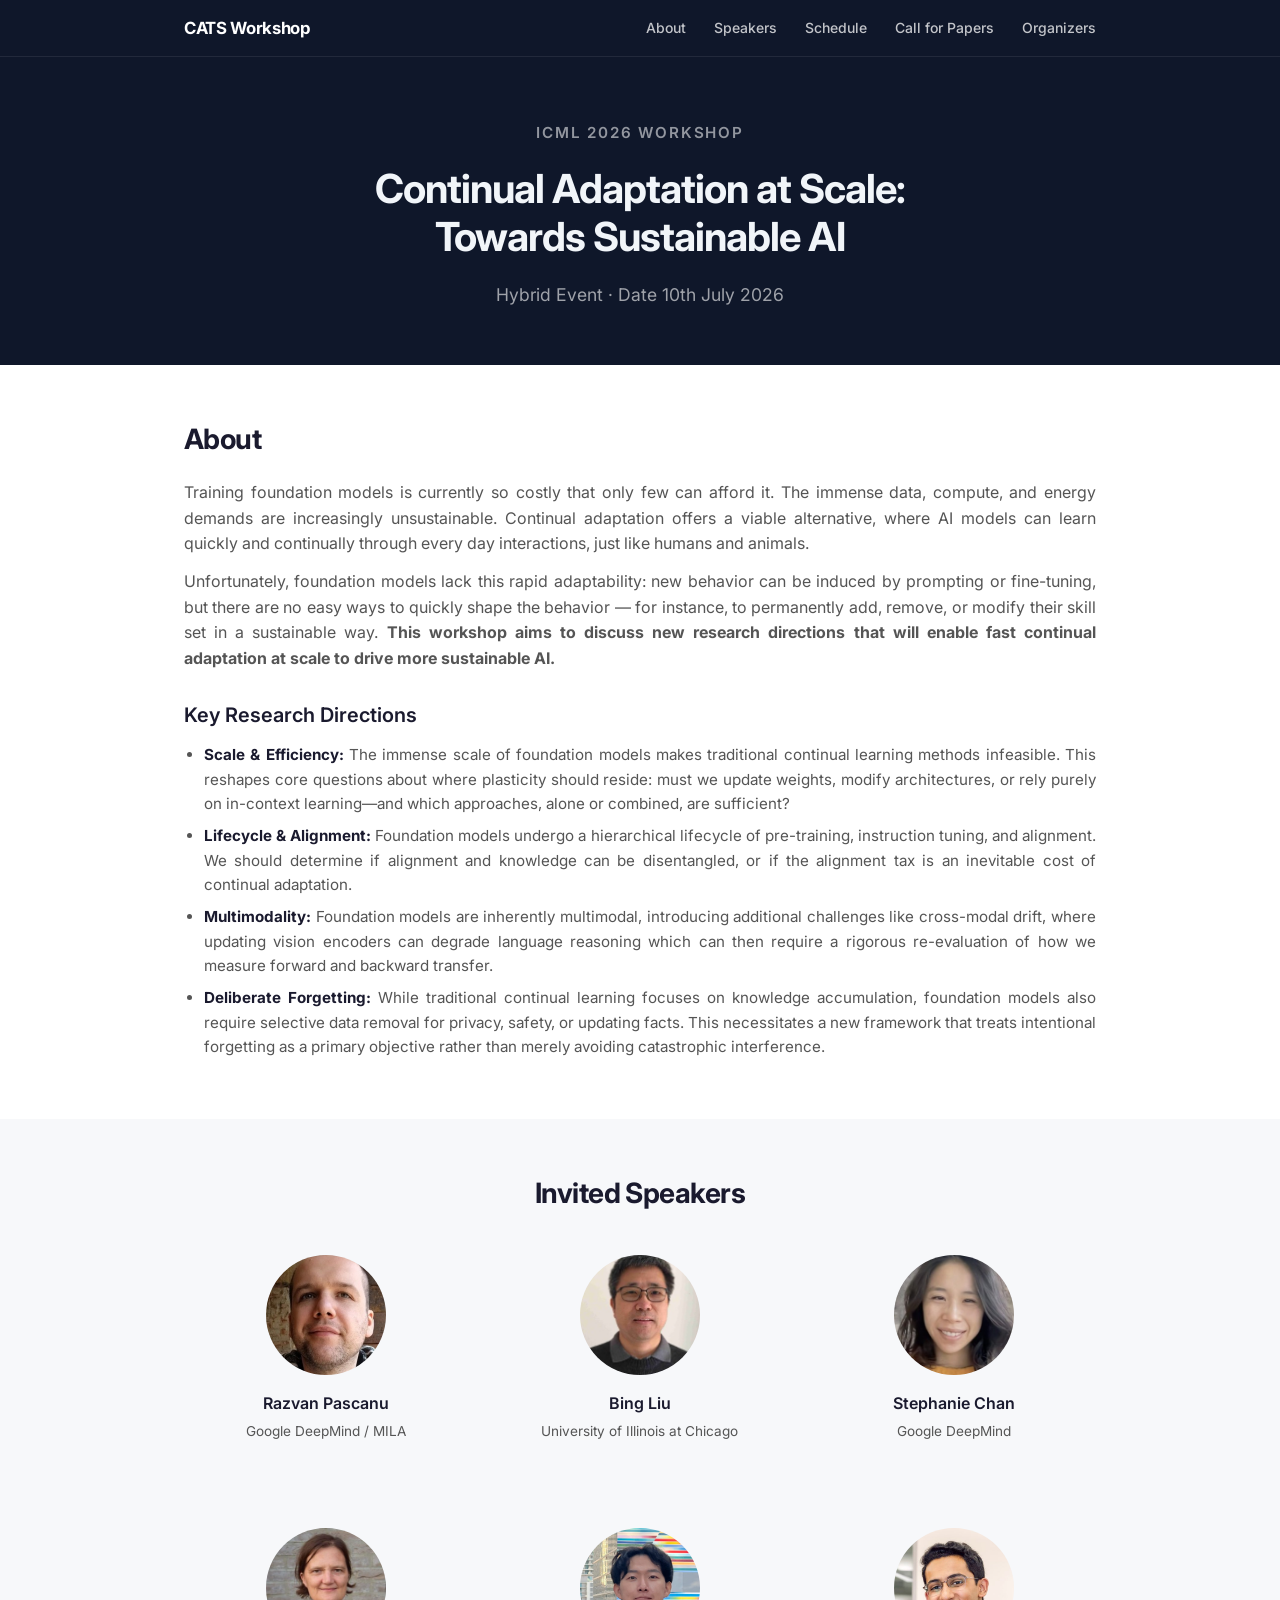
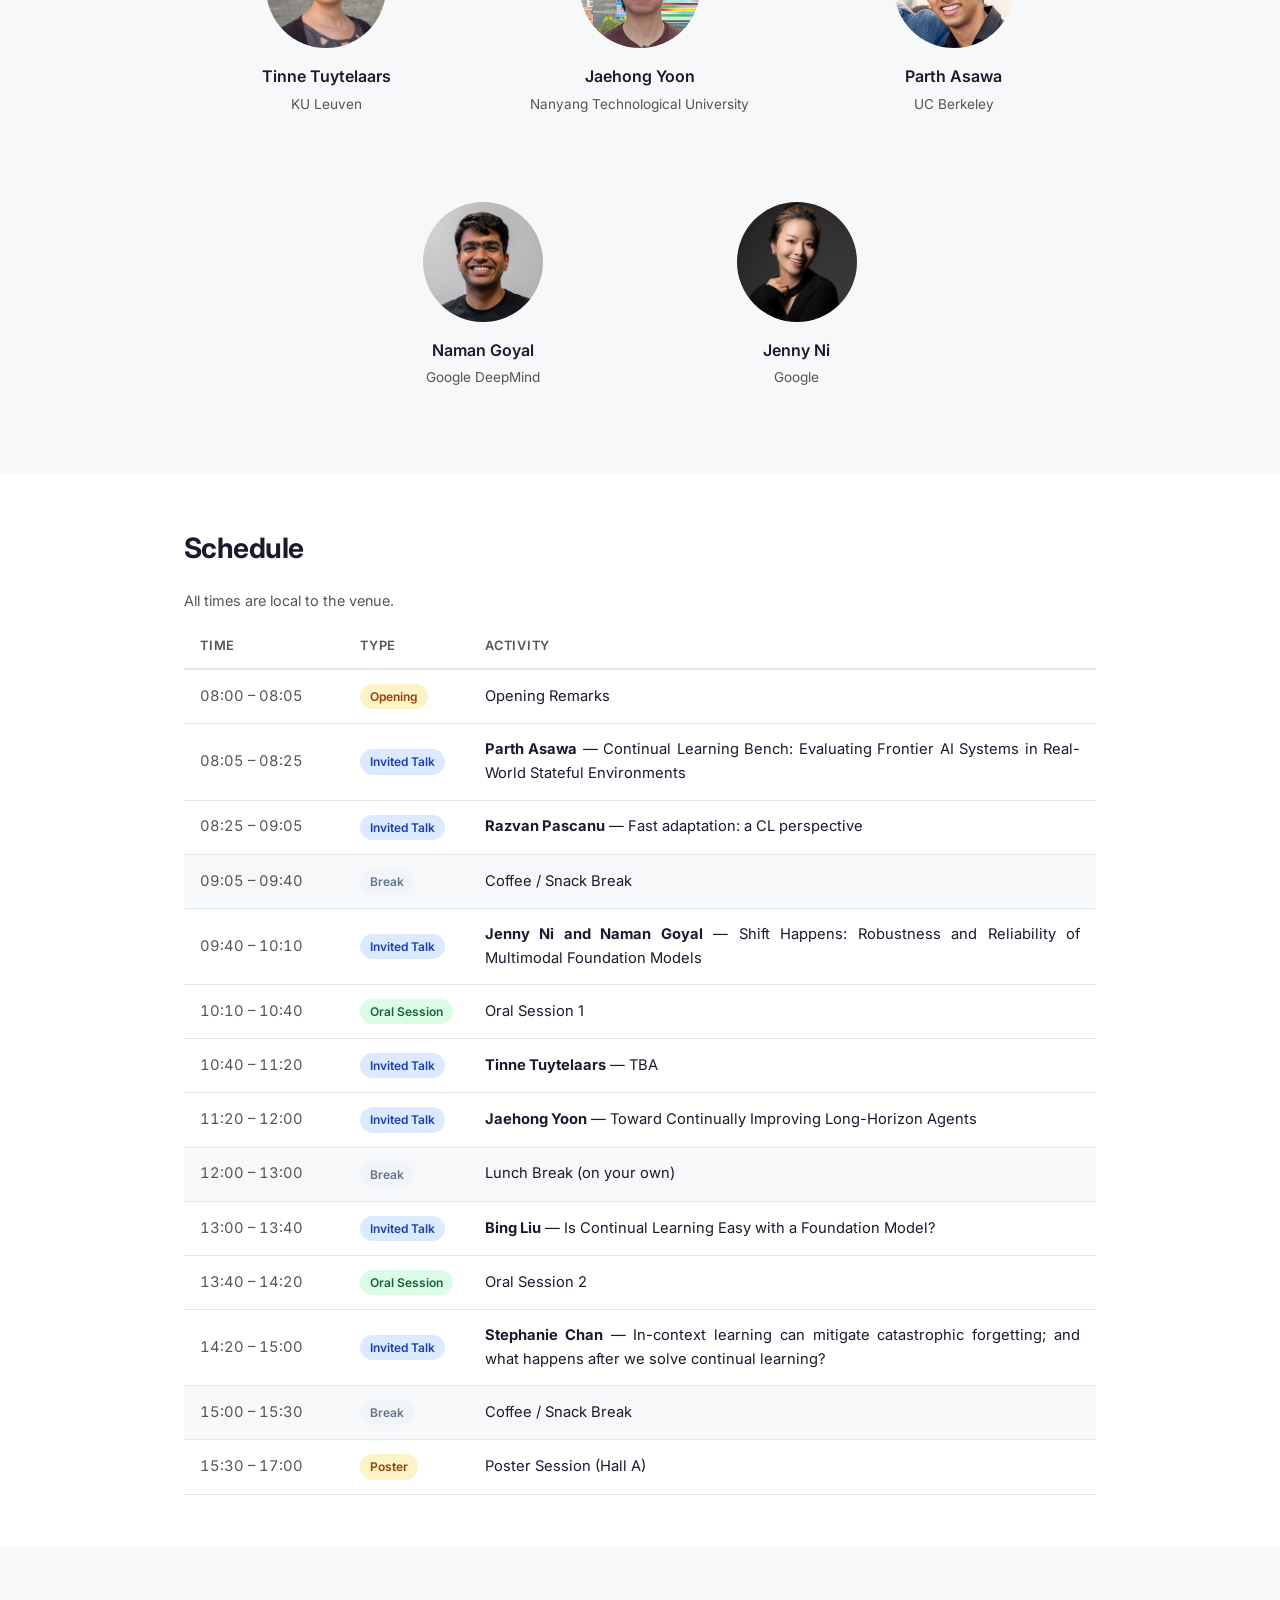
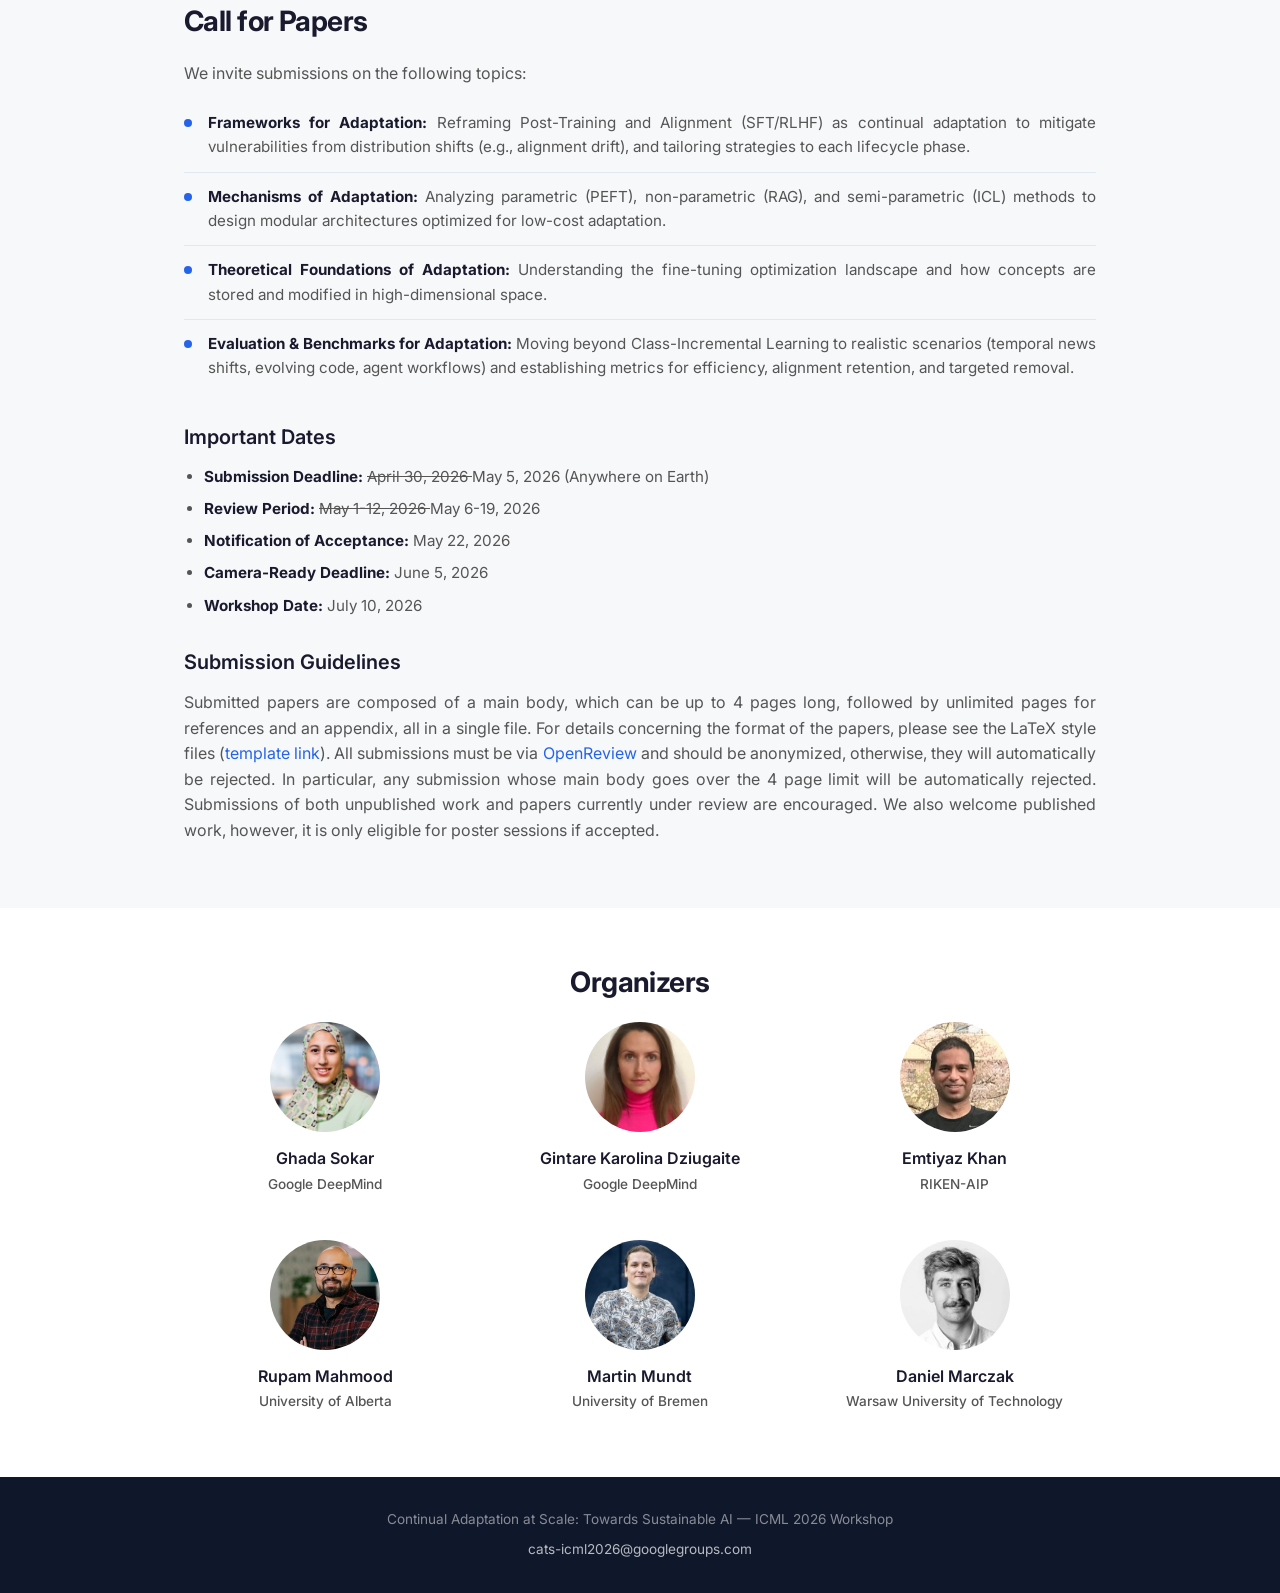
==== index.html @ aeb9032c "add poster titles and authors to the schedule" ====
<!DOCTYPE html>
<html lang="en">
<head>
    <meta charset="UTF-8">
    <meta name="viewport" content="width=device-width, initial-scale=1.0">
    <title>Continual Adaptation at Scale — ICML 2026 Workshop</title>
    <link rel="preconnect" href="https://fonts.googleapis.com">
    <link rel="preconnect" href="https://fonts.gstatic.com" crossorigin>
    <link href="https://fonts.googleapis.com/css2?family=Inter:wght@400;500;600;700&display=swap" rel="stylesheet">
    <link rel="stylesheet" href="style.css">
</head>
<body>

<!-- Navigation -->
<nav id="navbar">
    <div class="nav-container">
        <a href="#" class="nav-logo">CATS Workshop</a>
        <button class="nav-toggle" aria-label="Toggle navigation" onclick="document.querySelector('.nav-links').classList.toggle('open')">&#9776;</button>
        <ul class="nav-links">
            <li><a href="#about">About</a></li>
            <li><a href="#speakers">Speakers</a></li>
            <li><a href="#schedule">Schedule</a></li>
            <li><a href="#call-for-papers">Call for Papers</a></li>
            <li><a href="#organizers">Organizers</a></li>
        </ul>
    </div>
</nav>

<!-- Hero -->
<header class="hero">
    <div class="container">
        <p class="hero-venue">ICML 2026 Workshop</p>
        <h1>Continual Adaptation at Scale:<br>Towards Sustainable AI</h1>
        <p class="hero-details">Hybrid Event &middot; Date 10th July 2026 </p>
    </div>
</header>

<!-- About -->
<section id="about" class="section">
    <div class="container">
        <h2>About</h2>
        <p>
            Training foundation models is currently so costly that only few can afford it.
            The immense data, compute, and energy demands are increasingly unsustainable.
            Continual adaptation offers a viable alternative, where AI models can learn quickly
            and continually through every day interactions, just like humans and animals.
        </p>
        <p>
            Unfortunately, foundation models lack this rapid adaptability: new behavior can be induced by
            prompting or fine-tuning, but there are no easy ways to quickly shape the behavior
            &mdash; for instance, to permanently add, remove, or modify their skill set in a
            sustainable way. <strong>This workshop aims to discuss new research directions that
            will enable fast continual adaptation at scale to drive more sustainable AI.</strong>
        </p>

        <h3>Key Research Directions</h3>
        <ul class="simple-list">
            <li><strong>Scale &amp; Efficiency:</strong> The immense scale of foundation models makes traditional continual learning methods infeasible. This reshapes core questions about where plasticity should reside: must we update weights, modify architectures, or rely purely on in-context learning&mdash;and which approaches, alone or combined, are sufficient?</li>
            <li><strong>Lifecycle &amp; Alignment:</strong> Foundation models undergo a hierarchical lifecycle of pre-training, instruction tuning, and alignment. We should determine if alignment and knowledge can be disentangled, or if the alignment tax is an inevitable cost of continual adaptation.</li>
            <li><strong>Multimodality:</strong> Foundation models are inherently multimodal, introducing additional challenges like cross-modal drift, where updating vision encoders can degrade language reasoning which can then require a rigorous re-evaluation of how we measure forward and backward transfer.</li>
            <li><strong>Deliberate Forgetting:</strong> While traditional continual learning focuses on knowledge accumulation, foundation models also require selective data removal for privacy, safety, or updating facts. This necessitates a new framework that treats intentional forgetting as a primary objective rather than merely avoiding catastrophic interference.</li>
        </ul>
    </div>
</section>

<!-- Speakers -->
<section id="speakers" class="section section-alt">
    <div class="container">
        <h2 class="section-title-center">Invited Speakers</h2>
        <div class="speakers-grid">
            <div class="speaker-card" onclick="toggleSpeakerDetails(this)">
                <img class="speaker-photo" src="images/razvan_pascanu.jpg" alt="Razvan Pascanu">
                <h4>Razvan Pascanu</h4>
                <p class="speaker-affiliation">Google DeepMind / MILA</p>

                <div class="speaker-details">
                    <p class="speaker-bio">Razvan Pascanu has been a research scientist at Google DeepMind since 2014. Before this, he completed his PhD at Universite de Montr&eacute;al with prof. Yoshua Bengio, where he worked on understanding deep networks, specifically recurrent neural architectures. During his career he has made significant contributions to theory of deep networks, optimization, recurrent architectures as well as deep reinforcement learning, continual learning, meta-learning and graph neural networks. He has been Program Chair for the Neural Information Processing Systems (NeurIPS) conference and currently acts as General Chair, as well as a Program Chair for the Conference on Life-long Learning Agents (CoLLAs) and the Learning on Graphs Conference (LoG). He has organized various workshops on topics such as continual learning at top-tier conferences. He is also one of the main organizers of the Eastern European Machine Learning Summer School (EEML) and EEML workshop series, as well as an organizer of the Romanian AI Days.</p>
                </div>
            </div>
            <div class="speaker-card" onclick="toggleSpeakerDetails(this)">
                <img class="speaker-photo" src="images/bing_liu.jpg" alt="Bing Liu">
                <h4>Bing Liu</h4>
                <p class="speaker-affiliation">University of Illinois at Chicago</p>

                <div class="speaker-details">
                    <p class="speaker-bio">Bing Liu is a Distinguished Professor and Peter L. and Deborah K. Wexler Professor of Computing at the University of Illinois Chicago (UIC). He earned his Ph.D. in Artificial Intelligence from the University of Edinburgh. His current research interests include continual or lifelong learning, autonomous learning from experience, learning to reason, machine learning, and natural language processing. He is the author of several books on these topics and has also received multiple Test-of-Time awards for his papers. Liu is the 2018 recipient of the ACM SIGKDD Innovation Award and a Fellow of AAAI, ACM, and IEEE.</p>
                </div>
            </div>
            <div class="speaker-card" onclick="toggleSpeakerDetails(this)">
                <img class="speaker-photo" src="images/stephanie_chan.jpg" alt="Stephanie Chan">
                <h4>Stephanie Chan</h4>
                <p class="speaker-affiliation">Google DeepMind</p>

                <div class="speaker-details">
                    <p class="speaker-bio">Stephanie Chan is a Staff Research Scientist at Google Deepmind. She received her PhD in computational neuroscience from Princeton University, and an SB in physics and an SB in brain &amp; cognitive sciences, both from MIT. Her research covers a few broad areas. One set of work aims for a scientific understanding of modern AI models, especially in-context learning. She also works on developing AI systems for human enrichment and human empowerment. This has included work in AI for education, and AI to improve the information ecosystem. Now, her primary work revolves around understanding AI's future impacts on society.</p>
                </div>
            </div>
            <div class="speaker-card" onclick="toggleSpeakerDetails(this)">
                <img class="speaker-photo" src="images/tinne_tuytelaars.jpg" alt="Tinne Tuytelaars" style="object-position: center 15%;">
                <h4>Tinne Tuytelaars</h4>
                <p class="speaker-affiliation">KU Leuven</p>

                <div class="speaker-details">
                    <p class="speaker-bio">TBA</p>
                </div>
            </div>
            <div class="speaker-card" onclick="toggleSpeakerDetails(this)">
                <img class="speaker-photo" src="images/jaehong_yoon.png" alt="Jaehong Yoon">
                <h4>Jaehong Yoon</h4>
                <p class="speaker-affiliation">Nanyang Technological University</p>

                <div class="speaker-details">
                    <p class="speaker-bio">Dr. Jaehong Yoon is an Assistant Professor at Nanyang Technological University (NTU), Singapore. Prior to joining NTU, he was a postdoctoral research associate at UNC-Chapel Hill, working with Prof. Mohit Bansal. He received his Ph.D. at KAIST, advised by Prof. Sung Ju Hwang. His research focuses on building AI systems that reliably operate and continuously learn in complex real-world environments. Dr. Yoon has received several honors, including the AAAI New Faculty Highlights (2026), the NSCC Young Investigator Seed Project Award (2026), the CoLLAs Early-Career Spotlight (2025), and the Google PaliGemma Academic Program Award (2024). He will serve as the DEI Chair for CoLLAs 2026 and has served as an Area Chair for multiple venues, including NeurIPS 2025;2026, ACL 2026, NAACL 2025, and EMNLP 2024; 2025.</p>
                </div>
            </div>
            <div class="speaker-card" onclick="toggleSpeakerDetails(this)">
                <img class="speaker-photo" src="images/parth_asawa.jpg" alt="Parth Asawa">
                <h4>Parth Asawa</h4>
                <p class="speaker-affiliation">UC Berkeley</p>

                <div class="speaker-details">
                    <p class="speaker-bio">Parth Asawa is a PhD student at UC Berkeley advised by Professor Matei Zaharia and Professor Joey Gonzalez. Parth's research is on continual learning, studying how to enable models to stably learn from streams of experiences over time. His work focuses on sample-efficient learning and spans the stack of data, learning algorithms, and evaluation. He is grateful to be supported by the Laude Institute via their Open Research Residency.</p>
                </div>
            </div>
            <div class="speaker-card" onclick="toggleSpeakerDetails(this)">
                <img class="speaker-photo" src="images/naman_goyal.jpeg" alt="Naman Goyal">
                <h4>Naman Goyal</h4>
                <p class="speaker-affiliation">Google DeepMind</p>

                <div class="speaker-details">
                    <p class="speaker-bio">Naman is a machine learning researcher and engineer at Google DeepMind, where he focuses on pushing the frontiers of large language model alignment and autonomous agent capabilities. Naman served as a Founding Engineer for Gemini Deep Research pioneering the long-horizon planning and context management systems that power complex, multi-step AI reasoning. He is also a co-author of the foundational Gemini 2.5 technical report. Previously he worked on multimodal foundation models at NVIDIA and vision-language systems at Apple. He holds a Masters in Computer Science from Columbia University and a Bachelors in Computer Science from IIT Ropar.</p>
                </div>
            </div>
            <div class="speaker-card" onclick="toggleSpeakerDetails(this)">
                <img class="speaker-photo" src="images/jenny_ni.jpg" alt="Jenny Ni" style="object-position: center 15%;">
                <h4>Jenny Ni</h4>
                <p class="speaker-affiliation">Google</p>

                <div class="speaker-details">
                    <p class="speaker-bio">Jenny is a Senior AI Security and Trust &amp; Safety Professional at Google, specializing in the development and deployment of secure, large-scale machine learning systems. With a deep expertise in multimodal AI safety, Jenny focuses on mitigating risks and building robust safeguards for complex AI models. Prior to her current role at Google, she drove key Trust &amp; Safety initiatives at Apple. She brings a wealth of industry experience in scaling responsible AI systems from research into global consumer products.</p>
                </div>
            </div>
        </div>
    </div>
</section>

<!-- Schedule -->
<section id="schedule" class="section">
    <div class="container">
        <h2>Schedule</h2>
        <p class="section-note">All times are local to the venue.</p>
        <div class="schedule-table-wrapper">
            <table class="schedule-table">
                <thead>
                    <tr>
                        <th>Time</th>
                        <th>Type</th>
                        <th>Activity</th>
                    </tr>
                </thead>
                <tbody>
                    <tr>
                        <td>08:00 &ndash; 08:05</td>
                        <td><span class="badge badge-misc">Opening</span></td>
                        <td>Opening Remarks</td>
                    </tr>
                    <tr class="schedule-talk" onclick="toggleAbstract(this)">
                        <td>08:05 &ndash; 08:25</td>
                        <td><span class="badge badge-invited">Invited Talk</span></td>
                        <td>
                            <strong>Parth Asawa</strong> &mdash; Continual Learning Bench: Evaluating Frontier AI Systems in Real-World Stateful Environments
                            <div class="schedule-abstract">Continual learning, the ability of AI systems to improve through sequential experience, has attracted substantial interest, but no high-quality benchmark exists to evaluate it. We introduce Continual Learning Bench (CL-Bench), the first difficult, expert-validated benchmark designed to measure whether LLM-based systems genuinely improve with experience. CL-Bench spans six diverse domains (software engineering, signal processing, disease outbreak forecasting, database querying, strategic game-playing, and demand forecasting), each validated by domain experts and designed so that tasks share a learnable latent structure (codebase layout, disease outbreak dynamics, opponent strategies) that a stateful system can discover online but a stateless one cannot. We evaluate frontier models across several agent architectures, from naive in-context learning (ICL) to dedicated memory systems, introducing a gain metric to isolate learning from prior capabilities. We find that these systems leave headroom for improved continual learning: agents frequently overfit to immediate observations or fail to reuse knowledge across instances, and dedicated memory systems do not fix this---in fact, naive ICL outperforms systems dedicated to memory management. CL-Bench is the first benchmark to evaluate continual learning across diverse real-world domains with expert-validated tasks and isolate online learning from underlying model capability, showing a need for better continual learning systems.</div>
                        </td>
                    </tr>
                    <tr class="schedule-talk" onclick="toggleAbstract(this)">
                        <td>08:25 &ndash; 09:05</td>
                        <td><span class="badge badge-invited">Invited Talk</span></td>
                        <td>
                            <strong>Razvan Pascanu</strong> &mdash; Fast adaptation: a CL perspective
                            <div class="schedule-abstract">In this talk I will focus on the theme of the workshop &ndash; fast adaptation &ndash; and discuss a few challenges and perspectives, looking at the problem from a Continual Learning (CL) and Learning Dynamics point of view. I will start by framing the concept of fast adaptation in the context of CL and specifically talk about the role of catastrophic forgetting (CF). While catastrophic forgetting seems to be at odds with adaptation, I will argue that there is a sense in which solving catastrophic forgetting should be necessary to improve learning efficiency. Specifically I will focus on interference as a mechanism that slows down learning for modern deep learning. In the last part of my talk I will discuss compositionality as an alternative way of thinking of adaptation, arguing that modern models struggle with compositional learning and how compositionality could go beyond solving interference.</div>
                        </td>
                    </tr>
                    <tr class="schedule-break">
                        <td>09:05 &ndash; 09:40</td>
                        <td><span class="badge badge-break">Break</span></td>
                        <td>Coffee / Snack Break</td>
                    </tr>
                    <tr class="schedule-talk" onclick="toggleAbstract(this)">
                        <td>09:40 &ndash; 10:10</td>
                        <td><span class="badge badge-invited">Invited Talk</span></td>
                        <td>
                            <strong>Jenny Ni and Naman Goyal</strong> &mdash; Shift Happens: Robustness and Reliability of Multimodal Foundation Models
                            <div class="schedule-abstract">Multimodal models perform well on curated benchmarks but often fail unpredictably when deployed in the real world, where input distributions shift, modalities may be missing, and data quality varies. This workshop focuses on the fundamental ML challenge of robustness under distribution shift in multimodal settings: how do models degrade when visual or textual inputs shift? Can we predict and mitigate failures before deployment? What theoretical frameworks govern cross-modal robustness?</div>
                        </td>
                    </tr>
                    <tr class="schedule-talk" onclick="toggleAbstract(this)">
                        <td>10:10 &ndash; 10:40</td>
                        <td><span class="badge badge-contributed">Oral Session</span></td>
                        <td>
                            Oral Session 1
                            <div class="schedule-abstract">
                                <div class="oral-paper">
                                    <span class="oral-time">10:10</span>
                                    <div>
                                        <strong>The Geometry of Forgetting: A Fisher-Information Framework for Alignment-Preserving Continual Adaptation</strong><br>
                                        <span class="oral-authors">Soham Batra &middot; Siddharth Karuturi &middot; Kaustubh Bukkapatnam &middot; Laksh Patel</span>
                                    </div>
                                </div>
                                <div class="oral-paper">
                                    <span class="oral-time">10:20</span>
                                    <div>
                                        <strong>Aligning Language Models from User Interactions</strong><br>
                                        <span class="oral-authors">Thomas Kleine Buening &middot; Jonas H&uuml;b&ouml;tter &middot; Barna Pasztor &middot; Idan Shenfeld &middot; Giorgia Ramponi &middot; Andreas Krause</span>
                                    </div>
                                </div>
                                <div class="oral-paper">
                                    <span class="oral-time">10:30</span>
                                    <div>
                                        <strong>Fast-weight Product Key Memory</strong><br>
                                        <span class="oral-authors">Tianyu Zhao &middot; Llion Jones</span>
                                    </div>
                                </div>
                            </div>
                        </td>
                    </tr>
                    <tr class="schedule-talk" onclick="toggleAbstract(this)">
                        <td>10:40 &ndash; 11:20</td>
                        <td><span class="badge badge-invited">Invited Talk</span></td>
                        <td>
                            <strong>Tinne Tuytelaars</strong> &mdash; TBA
                        </td>
                    </tr>
                    <tr class="schedule-talk" onclick="toggleAbstract(this)">
                        <td>11:20 &ndash; 12:00</td>
                        <td><span class="badge badge-invited">Invited Talk</span></td>
                        <td>
                            <strong>Jaehong Yoon</strong> &mdash; Toward Continually Improving Long-Horizon Agents
                            <div class="schedule-abstract">Long-horizon agents need to learn from evolving data, remember useful experience, and use that experience to improve future behavior. This talk presents a research trajectory toward such continually improving agents through three connected stages. I will first discuss how agents can selectively expand their capabilities as new multimodal instruction data becomes available, avoiding redundant learning while acquiring a broader range of skills. I will then move to the problem of memory, where long-form visual experiences require agents to preserve both abstract knowledge and fine-grained evidence across extended temporal contexts. Finally, I will discuss how agents can go beyond passive understanding by using their own failures to generate targeted environments for embodied skill acquisition. These directions outline a path toward agents that can select what to learn, organize what they remember, and improve their behavior over time.</div>
                        </td>
                    </tr>
                    <tr class="schedule-break">
                        <td>12:00 &ndash; 13:00</td>
                        <td><span class="badge badge-break">Break</span></td>
                        <td>Lunch Break (on your own)</td>
                    </tr>
                    <tr class="schedule-talk" onclick="toggleAbstract(this)">
                        <td>13:00 &ndash; 13:40</td>
                        <td><span class="badge badge-invited">Invited Talk</span></td>
                        <td>
                            <strong>Bing Liu</strong> &mdash; Is Continual Learning Easy with a Foundation Model?
                            <div class="schedule-abstract">Continual learning&mdash;the ability to accumulate knowledge over a lifetime&mdash;is a hallmark of human intelligence yet remains largely missing in AI systems. While challenges like catastrophic forgetting have limited prior methods, recent results show that strong foundation models can achieve theoretical upper bounds. This raises a provocative question: Is continual learning easy with a strong foundation model? In this talk, I will present these findings and discuss their potentially controversial implications.</div>
                        </td>
                    </tr>
                    <tr class="schedule-talk" onclick="toggleAbstract(this)">
                        <td>13:40 &ndash; 14:20</td>
                        <td><span class="badge badge-contributed">Oral Session</span></td>
                        <td>
                            Oral Session 2
                            <div class="schedule-abstract">
                                <div class="oral-paper">
                                    <span class="oral-time">13:40</span>
                                    <div>
                                        <strong>Is Our Benchmark Enough? An Analysis of Continual Learning for MLLMs</strong><br>
                                        <span class="oral-authors">Van-Tuan Tran &middot; Shruthi Gowda &middot; Merim Dzaferagic &middot; Marco Ruffini</span>
                                    </div>
                                </div>
                                <div class="oral-paper">
                                    <span class="oral-time">13:50</span>
                                    <div>
                                        <strong>Merging Adapted Models via Data-Free Covariance Estimation</strong><br>
                                        <span class="oral-authors">Marawan Gamal &middot; Derek Tam &middot; Pascal Jr Tikeng Notsawo &middot; Colin Raffel &middot; Guillaume Rabusseau</span>
                                    </div>
                                </div>
                                <div class="oral-paper">
                                    <span class="oral-time">14:00</span>
                                    <div>
                                        <strong>On the Importance of Trivial Baselines: Re-evaluating LoRA Adapter Transfer for Generative Tasks</strong><br>
                                        <span class="oral-authors">Andreas Hochlehnert &middot; Danni Liu &middot; Jan Niehues &middot; Shankar Kumar &middot; Felix Stahlberg</span>
                                    </div>
                                </div>
                                <div class="oral-paper">
                                    <span class="oral-time">14:10</span>
                                    <div>
                                        <strong>Sparse structured matrices: Efficient adapter rank in fine-tuning Foundation models</strong><br>
                                        <span class="oral-authors">An Nguyen &middot; Anh Tong</span>
                                    </div>
                                </div>
                            </div>
                        </td>
                    </tr>
                    <tr class="schedule-talk" onclick="toggleAbstract(this)">
                        <td>14:20 &ndash; 15:00</td>
                        <td><span class="badge badge-invited">Invited Talk</span></td>
                        <td>
                            <strong>Stephanie Chan</strong> &mdash; In-context learning can mitigate catastrophic forgetting; and what happens after we solve continual learning?
                            <div class="schedule-abstract">This talk will have two parts. In the first part, I will discuss our new results testing the hypothesis that in-context learning (ICL) can mitigate catastrophic forgetting -- because ICL enables more accurate posterior inference about the current "task" or "context", which can in turn enable more targeting weight updating. In the second part, I will discuss the implications of a world with widely deployed continual learning agents, and how it poses major challenges for AI evaluation and alignment -- many techniques assume a single static base model, and are not suited for dynamically changing models.</div>
                        </td>
                    </tr>
                    <tr class="schedule-break">
                        <td>15:00 &ndash; 15:30</td>
                        <td><span class="badge badge-break">Break</span></td>
                        <td>Coffee / Snack Break</td>
                    </tr>
                    <tr class="schedule-talk" onclick="toggleAbstract(this)">
                        <td>15:30 &ndash; 17:00</td>
                        <td><span class="badge badge-misc">Poster</span></td>
                        <td>
                            Poster Session (Hall A)
                            <div class="schedule-abstract">
                                <div class="oral-paper">
                                    <div><strong>Listen, Look, and Learn: Learning Without Forgetting through SAM-Audio</strong><br><span class="oral-authors">AVI GUPTA &middot; Nilotpal Sinha &middot; Vishnu Raj &middot; Sambuddha Saha &middot; Pratik Joshi &middot; Koteswar Rao Jerripothula &middot; Tammam Tillo</span></div>
                                </div>
                                <div class="oral-paper">
                                    <div><strong>Externalizing Plasticity: Zero-Update Continual Learning via Symbolic Memories</strong><br><span class="oral-authors">Manojshyaam C J</span></div>
                                </div>
                                <div class="oral-paper">
                                    <div><strong>Semantic Grouping with Dual-Strategy Distributional Rehearsal for Continual Learning</strong><br><span class="oral-authors">Khoa Le Nho &middot; H&#7891; X H&ugrave;ng &middot; Thanh Hai Dang &middot; Duc-Trong Le &middot; Quynh-Trang Pham Thi</span></div>
                                </div>
                                <div class="oral-paper">
                                    <div><strong>SPA: A Simple but Tough-to-Beat Baseline for Knowledge Injection</strong><br><span class="oral-authors">Kexian Tang &middot; Jiani Wang &middot; Shaowen Wang &middot; Kaifeng Lyu</span></div>
                                </div>
                                <div class="oral-paper">
                                    <div><strong>Audit Before You Merge: Provenance, Probing, and Continual LoRA Composition</strong><br><span class="oral-authors">Lenny Aharon &middot; Neta Glazer &middot; Lior Aharon</span></div>
                                </div>
                                <div class="oral-paper">
                                    <div><strong>Staged Continual Adaptation of Multimodal Foundation Models for Japanese Financial Documents</strong><br><span class="oral-authors">Genshin Kakimoto &middot; Atsushi Yanagisawa</span></div>
                                </div>
                                <div class="oral-paper">
                                    <div><strong>REPO: Detoxifying LLMs via Representation Erasure-based Preference Optimization</strong><br><span class="oral-authors">Naz Sepahvand &middot; Eleni Triantafillou &middot; Hugo Larochelle &middot; Doina Precup &middot; Daniel Roy &middot; Gintare Karolina Dziugaite</span></div>
                                </div>
                                <div class="oral-paper">
                                    <div><strong>Subspace Optimization for Backpropagation-Free Continual Test-Time Adaptation</strong><br><span class="oral-authors">Damian S&oacute;jka &middot; Sebastian Cygert &middot; Marc Masana</span></div>
                                </div>
                                <div class="oral-paper">
                                    <div><strong>Hard-First: Entropy-Guided Curriculum Distillation Balances Transfer and Preservation in Biomedical Vision-Language Models</strong><br><span class="oral-authors">Junseob Kim &middot; Sunil Hwang &middot; Mehak Arora &middot; Rishikesan Kamaleswaran</span></div>
                                </div>
                                <div class="oral-paper">
                                    <div><strong>Functional Task Networks: Cortex-Inspired Spatial Parameter Isolation for Continual Learning</strong><br><span class="oral-authors">Kevin L McKee &middot; Yicong Zheng &middot; Zacharie Bugaud &middot; Thomas Miconi</span></div>
                                </div>
                                <div class="oral-paper">
                                    <div><strong>Can Large Language Models Keep Up? Benchmarking Online Adaptation to Continual Knowledge Streams</strong><br><span class="oral-authors">Jiyeon Kim &middot; Hyunji Lee &middot; Dylan Zhou &middot; Sue H Park &middot; Seunghyun Yoon &middot; Trung Bui &middot; Franck Dernoncourt &middot; Sungmin Cha &middot; Minjoon Seo</span></div>
                                </div>
                                <div class="oral-paper">
                                    <div><strong>Mitigating Catastrophic Forgetting in Continual RL via Certified Alignment</strong><br><span class="oral-authors">Maksim Anisimov &middot; Matthew Wicker &middot; Francesco Belardinelli</span></div>
                                </div>
                                <div class="oral-paper">
                                    <div><strong>DECAF: De-Clustering for Adaptive Representational Unlearning</strong><br><span class="oral-authors">Anjie Le &middot; Can Peng &middot; Hongcheng Guo &middot; J. A Noble</span></div>
                                </div>
                                <div class="oral-paper">
                                    <div><strong>On-Policy Adaptation Mitigates Hyperparameter-Sensitive Forgetting in Vision-Language Models</strong><br><span class="oral-authors">Doyoon Kim &middot; Ziyang Wu &middot; Jingfeng Yang &middot; Yi Ma</span></div>
                                </div>
                                <div class="oral-paper">
                                    <div><strong>Test-Time Training for Visual Foresight Vision-Language-Action Models</strong><br><span class="oral-authors">Sangwu Park &middot; Wonjoong Kim &middot; Yeonjun In &middot; Sein Kim &middot; HongSeok Kang &middot; Chanyoung Park</span></div>
                                </div>
                                <div class="oral-paper">
                                    <div><strong>Machine Studying: A System-Level Reframing of Continual Adaptation from Declarative Corpora</strong><br><span class="oral-authors">Jacob Xiaochen Li &middot; Rick Battle &middot; Omar Khattab</span></div>
                                </div>
                                <div class="oral-paper">
                                    <div><strong>Mechanistic origins of catastrophic forgetting: why RL preserves circuits better than SFT?</strong><br><span class="oral-authors">Jeanmely R Nunez &middot; Viraj V Sawant &middot; Nathan Allen &middot; Nomgondalai Amgalanbaatar &middot; Yannis Zongo &middot; Kevin Zhu &middot; Maheep Chaudhary</span></div>
                                </div>
                                <div class="oral-paper">
                                    <div><strong>Early Data Exposure Improves Robustness to Subsequent Fine-Tuning</strong><br><span class="oral-authors">Lawrence Feng &middot; Gaurav Ghosal &middot; Jacob Mitchell Springer &middot; Ziqian Zhong &middot; Aditi Raghunathan</span></div>
                                </div>
                                <div class="oral-paper">
                                    <div><strong>Rotation-Preserving Supervised Fine-Tuning</strong><br><span class="oral-authors">Hangzhan Jin &middot; Tianwei Ni &middot; Lu Li &middot; Pierre-Luc Bacon &middot; Mohammad Hamdaqa &middot; Doina Precup</span></div>
                                </div>
                                <div class="oral-paper">
                                    <div><strong>Characterizing Plastic Regions in Neural Networks</strong><br><span class="oral-authors">Gwyneth Liu &middot; Nir Shavit &middot; Linghao Kong</span></div>
                                </div>
                                <div class="oral-paper">
                                    <div><strong>Continual Learning of Physical Systems via Derivative Distillation</strong><br><span class="oral-authors">Claudia Gentili &middot; Alessandro Trenta &middot; Andrea Cossu &middot; Davide Bacciu</span></div>
                                </div>
                                <div class="oral-paper">
                                    <div><strong>MeMo: Memory as a Model</strong><br><span class="oral-authors">Ryan Wei Heng Quek &middot; Sanghyuk Lee &middot; Alfred Leong &middot; Arun Verma &middot; Alok Prakash &middot; Nancy Chen &middot; Bryan Kian Hsiang Low &middot; Daniela Rus &middot; Armando Solar-Lezama</span></div>
                                </div>
                                <div class="oral-paper">
                                    <div><strong>Tell Me What To Learn: Generalizing Neural Memory to be Controllable in Natural Language</strong><br><span class="oral-authors">Max S Bennett &middot; Tom Zollo &middot; Richard Zemel</span></div>
                                </div>
                                <div class="oral-paper">
                                    <div><strong>Orthogonal Mixture-of-Expert Low-Rank Adapter for Continual Learning</strong><br><span class="oral-authors">Zhuoran Xie &middot; Shichun Yang &middot; Xu Mohan &middot; Qingyun Ye &middot; Jiong Ding &middot; Chen rui &middot; Fan Zhou</span></div>
                                </div>
                                <div class="oral-paper">
                                    <div><strong>AV-CTTA: Audio-Visual Continual Test-Time Adaptation without Forgetting</strong><br><span class="oral-authors">Sarthak Kumar Maharana &middot; Akshay Mehra &middot; Bhavya Ramakrishna &middot; Yunhui Guo &middot; Guan-Ming Su</span></div>
                                </div>
                                <div class="oral-paper">
                                    <div><strong>Route, Reuse, Repurpose: Continual Adaptation of LLMs with Bounded Adapter Pools</strong><br><span class="oral-authors">Bilge Celik &middot; Anna Vettoruzzo &middot; Joaquin Vanschoren</span></div>
                                </div>
                                <div class="oral-paper">
                                    <div><strong>A loss curvature account of fine-tuning fragility</strong><br><span class="oral-authors">Ivaylo Dimitrov &middot; Leo Karoubi &middot; Sunny Howard &middot; Dmitrii Krasheninnikov</span></div>
                                </div>
                                <div class="oral-paper">
                                    <div><strong>Continual Knowledge Updating in LLM Systems: Learning Through Multi-Timescale Memory Dynamics</strong><br><span class="oral-authors">Andreas Pattichis &middot; Constantine Dovrolis</span></div>
                                </div>
                                <div class="oral-paper">
                                    <div><strong>Organized Plasticity for Cost-Bounded Continual Adaptation</strong><br><span class="oral-authors">Yourim Choi &middot; Subeom Park &middot; Reeahn Kim &middot; Hyung-Sin Kim</span></div>
                                </div>
                                <div class="oral-paper">
                                    <div><strong>TIMEGATE: Sustainable Time-Boxed Promotion Gates for Continual ML Adaptation Under Resource Constraints</strong><br><span class="oral-authors">Abhijit Chakraborty &middot; Suddhasvatta Das &middot; Yash Shah &middot; Vivek Gupta &middot; Kevin A Gary</span></div>
                                </div>
                                <div class="oral-paper">
                                    <div><strong>Calibrated Target-Aware Data Selection for Continual Mid-Training in Streams</strong><br><span class="oral-authors">Ke Wan &middot; Tianyi Zhao &middot; Tianhao Huang &middot; Guanghui Min &middot; Chen Chen</span></div>
                                </div>
                                <div class="oral-paper">
                                    <div><strong>Factor Imbalance and Plasticity Loss in Low-Rank Factorized Networks</strong><br><span class="oral-authors">Seungwon Oh &middot; KyungJoong Kim</span></div>
                                </div>
                                <div class="oral-paper">
                                    <div><strong>Quantifying Subliminal Behavioral Transfer Ratios in Language Model Distillation</strong><br><span class="oral-authors">Uwe K&ouml;nig &middot; Hamza Kazmi &middot; Ruizhe Li &middot; Maheep Chaudhary</span></div>
                                </div>
                                <div class="oral-paper">
                                    <div><strong>RA-LoRA: Rank-Adaptive Low-Rank Adaptation via Subspace Interference Measurement for Continual Fine-Tuning of Foundation Models</strong><br><span class="oral-authors">Kaustubh Bukkapatnam &middot; Siddharth Karuturi</span></div>
                                </div>
                                <div class="oral-paper">
                                    <div><strong>Experience-Guided Behavior Adaptation for Large Language Models</strong><br><span class="oral-authors">Iknoor Singh &middot; Harjot Singh &middot; Abhishek Tripathi &middot; Niresh Agarwal &middot; Murat Sensoy</span></div>
                                </div>
                                <div class="oral-paper">
                                    <div><strong>Catastrophic Forgetting is Low-Rank: A Function-Space Theory for Continual Adaptation</strong><br><span class="oral-authors">Ido Nitzan Hidekel &middot; Dan Raviv</span></div>
                                </div>
                                <div class="oral-paper">
                                    <div><strong>Measurement Plasticity: Sensor-Level Adaptation for Vision&ndash;Language Models</strong><br><span class="oral-authors">Boyeong Im &middot; Wooseok Lee &middot; Yoojin Kwon &middot; Hyung-Sin Kim</span></div>
                                </div>
                                <div class="oral-paper">
                                    <div><strong>Selective Memory Retention for Long-Horizon LLM Agents</strong><br><span class="oral-authors">Pranath Reddy Kumbam</span></div>
                                </div>
                                <div class="oral-paper">
                                    <div><strong>Provable Forgetting Bounds Drive Capacity Savings: Spectral Thresholding in Continual LoRA</strong><br><span class="oral-authors">Louis Barinka &middot; Giulia Lanzillotta &middot; Enis Simsar &middot; Tanguy Dieudonn&eacute; &middot; Thomas Hofmann</span></div>
                                </div>
                                <div class="oral-paper">
                                    <div><strong>RepSelect: Robust LLM Unlearning via Representational Selectivity</strong><br><span class="oral-authors">Filip Sondej &middot; Yushi Yang &middot; Adam Mahdi</span></div>
                                </div>
                                <div class="oral-paper">
                                    <div><strong>Continual Causal Refinement: Learning from Sequential Perturbation Data</strong><br><span class="oral-authors">Masayuki Nagai &middot; Alan Murphy &middot; Peter Koo</span></div>
                                </div>
                                <div class="oral-paper">
                                    <div><strong>Beyond Classification: Continual Learning for Multimodal Retrieval</strong><br><span class="oral-authors">Alicja Dobrzeniecka &middot; Filip Szatkowski &middot; Sebastian Cygert &middot; Szymon Lukasik &middot; Bart&#322;omiej Twardowski</span></div>
                                </div>
                            </div>
                        </td>
                    </tr>
                </tbody>
            </table>
        </div>
    </div>
</section>

<!-- Call for Papers -->
<section id="call-for-papers" class="section section-alt">
    <div class="container">
        <h2>Call for Papers</h2>
        <p>We invite submissions on the following topics:</p>
        <ul class="topic-list">
            <li>
                <strong>Frameworks for Adaptation:</strong> Reframing Post-Training and Alignment
                (SFT/RLHF) as continual adaptation to mitigate vulnerabilities from distribution
                shifts (e.g., alignment drift), and tailoring strategies to each lifecycle phase.
            </li>
            <li>
                <strong>Mechanisms of Adaptation:</strong> Analyzing parametric (PEFT),
                non-parametric (RAG), and semi-parametric (ICL) methods to design modular
                architectures optimized for low-cost adaptation.
            </li>
            <li>
                <strong>Theoretical Foundations of Adaptation:</strong> Understanding the
                fine-tuning optimization landscape and how concepts are stored and modified
                in high-dimensional space.
            </li>
            <li>
                <strong>Evaluation &amp; Benchmarks for Adaptation:</strong> Moving beyond
                Class-Incremental Learning to realistic scenarios (temporal news shifts,
                evolving code, agent workflows) and establishing metrics for efficiency,
                alignment retention, and targeted removal.
            </li>
        </ul>

        <h3>Important Dates</h3>
        <ul class="simple-list">
            <li><strong>Submission Deadline:</strong> <s> April 30, 2026 </s> May 5, 2026 (Anywhere on Earth)</li>
            <li><strong>Review Period:</strong> <s> May 1-12, 2026 </s> May 6-19, 2026</li>
            <li><strong>Notification of Acceptance:</strong> May 22, 2026 </li>
            <li><strong>Camera-Ready Deadline:</strong> June 5, 2026</li>
            <li><strong>Workshop Date:</strong> July 10, 2026 </li>
        </ul>

        <h3>Submission Guidelines</h3>
        <p>
        Submitted papers are composed of a main body, which can be up to 4 pages long, followed by unlimited pages for references and an appendix, all in a single file. For details concerning the format of the papers, please see the LaTeX style files (<a href="CATS_icml2026.zip" download>template link</a>). All submissions must be via <a href="https://openreview.net/group?id=ICML.cc/2026/Workshop/CATS">OpenReview</a> and should be anonymized, otherwise, they will automatically be rejected. In particular, any submission whose main body goes over the 4 page limit will be automatically rejected. Submissions of both unpublished work and papers currently under review are encouraged. We also welcome published work, however, it is only eligible for poster sessions if accepted.

        </p>
    </div>
</section>

<!-- Organizers -->
<section id="organizers" class="section">
    <div class="container">
        <h2 class="section-title-center">Organizers</h2>
        <div class="organizers-grid">
            <div class="organizer-card">
                <a href="https://scholar.google.com/citations?user=0e6fdZsAAAAJ&hl=en" target="_blank" rel="noopener"><img class="organizer-photo" src="images/ghada_sokar.jpg" alt="Ghada Sokar"></a>
                <h4><a href="https://scholar.google.com/citations?user=0e6fdZsAAAAJ&hl=en" target="_blank" rel="noopener">Ghada Sokar</a></h4>
                <p class="organizer-affiliation">Google DeepMind</p>
            </div>
            <div class="organizer-card">
                <a href="https://gkdz.org" target="_blank" rel="noopener"><img class="organizer-photo" src="images/gintare_dziugaite.jpg" alt="Gintare Karolina Dziugaite"></a>
                <h4><a href="https://gkdz.org" target="_blank" rel="noopener">Gintare Karolina Dziugaite</a></h4>
                <p class="organizer-affiliation">Google DeepMind</p>
            </div>
            <div class="organizer-card">
                <a href="https://emtiyaz.github.io/" target="_blank" rel="noopener"><img class="organizer-photo" src="images/emtiyaz_khan.jpg" alt="Emtiyaz Khan"></a>
                <h4><a href="https://emtiyaz.github.io/" target="_blank" rel="noopener">Emtiyaz Khan</a></h4>
                <p class="organizer-affiliation">RIKEN-AIP</p>
            </div>
            <div class="organizer-card">
                <a href="https://armahmood.github.io/" target="_blank" rel="noopener"><img class="organizer-photo" src="images/rupam_mahmood.jpg" alt="Rupam Mahmood"></a>
                <h4><a href="https://armahmood.github.io/" target="_blank" rel="noopener">Rupam Mahmood</a></h4>
                <p class="organizer-affiliation">University of Alberta</p>
            </div>
            <div class="organizer-card">
                <a href="https://owl-ml.uni-bremen.de" target="_blank" rel="noopener"><img class="organizer-photo" src="images/martin_mundt.jpg" alt="Martin Mundt"></a>
                <h4><a href="https://owl-ml.uni-bremen.de" target="_blank" rel="noopener">Martin Mundt</a></h4>
                <p class="organizer-affiliation">University of Bremen</p>
            </div>
            <div class="organizer-card">
                <a href="https://scholar.google.com/citations?user=Vs4kBzQAAAAJ&hl=en" target="_blank" rel="noopener"><img class="organizer-photo" src="images/daniel_marczak.jpg" alt="Daniel Marczak"></a>
                <h4><a href="https://scholar.google.com/citations?user=Vs4kBzQAAAAJ&hl=en" target="_blank" rel="noopener">Daniel Marczak</a></h4>
                <p class="organizer-affiliation">Warsaw University of Technology</p>
            </div>
        </div>
    </div>
</section>

<!-- Footer -->
<footer class="footer">
    <div class="container">
        <p>Continual Adaptation at Scale: Towards Sustainable AI &mdash; ICML 2026 Workshop</p>
        <p class="footer-contact">
            <a href="mailto:cats-icml2026@googlegroups.com">cats-icml2026@googlegroups.com</a>
        </p>
    </div>
</footer>

<script>
function toggleSpeakerDetails(card) {
    card.classList.toggle('expanded');
}

function toggleAbstract(row) {
    row.classList.toggle('expanded');
}
</script>

</body>
</html>
---- style.css ----
/* ===== Reset & Base ===== */
*, *::before, *::after {
    margin: 0;
    padding: 0;
    box-sizing: border-box;
}

:root {
    --color-bg: #ffffff;
    --color-bg-alt: #f7f8fa;
    --color-text: #1a1a2e;
    --color-text-muted: #555;
    --color-primary: #2563eb;
    --color-primary-dark: #1d4ed8;
    --color-border: #e2e8f0;
    --color-hero-bg: #0f172a;
    --color-hero-text: #f1f5f9;
    --font-sans: 'Inter', -apple-system, BlinkMacSystemFont, 'Segoe UI', sans-serif;
    --max-width: 960px;
}

html {
    scroll-behavior: smooth;
    scroll-padding-top: 70px;
}

body {
    font-family: var(--font-sans);
    color: var(--color-text);
    background: var(--color-bg);
    line-height: 1.6;
    font-size: 16px;
    text-align: justify;
    -webkit-font-smoothing: antialiased;
}

a {
    color: var(--color-primary);
    text-decoration: none;
}
a:hover {
    text-decoration: underline;
}

img {
    max-width: 100%;
    display: block;
}

.container {
    max-width: var(--max-width);
    margin: 0 auto;
    padding: 0 24px;
}

/* ===== Navigation ===== */
#navbar {
    position: sticky;
    top: 0;
    z-index: 100;
    background: var(--color-hero-bg);
    border-bottom: 1px solid rgba(255,255,255,0.08);
    backdrop-filter: blur(12px);
}

.nav-container {
    max-width: var(--max-width);
    margin: 0 auto;
    padding: 0 24px;
    display: flex;
    align-items: center;
    justify-content: space-between;
    height: 56px;
}

.nav-logo {
    color: #fff;
    font-weight: 700;
    font-size: 1.05rem;
    letter-spacing: -0.02em;
}
.nav-logo:hover {
    text-decoration: none;
    opacity: 0.85;
}

.nav-toggle {
    display: none;
    background: none;
    border: none;
    color: #fff;
    font-size: 1.4rem;
    cursor: pointer;
}

.nav-links {
    list-style: none;
    display: flex;
    gap: 28px;
}

.nav-links a {
    color: rgba(255,255,255,0.75);
    font-size: 0.875rem;
    font-weight: 500;
    transition: color 0.2s;
}
.nav-links a:hover {
    color: #fff;
    text-decoration: none;
}

/* ===== Hero ===== */
.hero {
    background: var(--color-hero-bg);
    color: var(--color-hero-text);
    padding: 64px 0 56px;
    text-align: center !important;
}

.hero-logo {
    width: 180px;
    height: 180px;
    margin: 0 auto 24px;
}

.hero-venue {
    font-size: 0.95rem;
    font-weight: 600;
    text-transform: uppercase;
    letter-spacing: 0.12em;
    color: rgba(255,255,255,0.55);
    margin-bottom: 20px;
}

.hero h1 {
    font-size: 2.5rem;
    font-weight: 700;
    line-height: 1.2;
    letter-spacing: -0.025em;
    max-width: 750px;
    margin: 0 auto 20px;
}

.hero-details {
    font-size: 1.1rem;
    color: rgba(255,255,255,0.6);
}

/* ===== Sections ===== */
.section {
    padding: 52px 0;
}

.section-alt {
    background: var(--color-bg-alt);
}

.section h2 {
    font-size: 1.75rem;
    font-weight: 700;
    margin-bottom: 18px;
    letter-spacing: -0.02em;
    text-align: left;
}

.section h3 {
    font-size: 1.25rem;
    font-weight: 600;
    margin-top: 28px;
    margin-bottom: 12px;
    text-align: left;
}

.section p {
    color: var(--color-text-muted);
    margin-bottom: 12px;
}

.section-note {
    font-size: 0.9rem;
    color: var(--color-text-muted);
    margin-bottom: 24px;
}

/* ===== Directions Grid ===== */
.directions-grid {
    display: grid;
    grid-template-columns: 1fr;
    gap: 20px;
    margin-top: 24px;
}

.direction-card {
    background: var(--color-bg-alt);
    border: 1px solid var(--color-border);
    border-radius: 10px;
    padding: 24px;
}

.direction-card h4 {
    font-size: 1rem;
    font-weight: 600;
    margin-bottom: 8px;
    color: var(--color-text);
}

.direction-card p {
    font-size: 0.9rem;
    margin-bottom: 0;
    line-height: 1.6;
}

.section-title-center {
    text-align: center !important;
}

/* ===== Simple List ===== */
.simple-list {
    list-style: disc;
    padding-left: 20px;
    color: var(--color-text-muted);
}

.simple-list li {
    margin-bottom: 8px;
    font-size: 0.95rem;
}

.simple-list li strong {
    color: var(--color-text);
}

/* ===== Speakers Grid ===== */
.speakers-grid {
    display: flex;
    flex-wrap: wrap;
    justify-content: center;
    gap: 32px;
    margin-top: 8px;
}

.speaker-card {
    width: calc(33.333% - 22px);
    cursor: pointer;
    border: 1px solid transparent;
    border-radius: 12px;
    padding: 20px 12px;
    transition: border-color 0.2s, box-shadow 0.2s;
}

.speaker-card:hover {
    border-color: var(--color-border);
    box-shadow: 0 2px 8px rgba(0,0,0,0.06);
}

.speaker-card {
    text-align: center !important;
}

.speaker-photo {
    width: 120px;
    height: 120px;
    border-radius: 50%;
    margin: 0 auto 16px;
    object-fit: cover;
    image-rendering: -webkit-optimize-contrast;
    image-rendering: smooth;
}

.placeholder-photo {
    background: linear-gradient(135deg, #cbd5e1, #94a3b8);
}

.speaker-card h4 {
    font-size: 1rem;
    font-weight: 600;
    margin-bottom: 4px;
}

.speaker-card h4 a {
    color: var(--color-text);
}
.speaker-card h4 a:hover {
    color: var(--color-primary);
    text-decoration: none;
}

.speaker-affiliation {
    font-size: 0.85rem;
    color: var(--color-text-muted);
    margin-bottom: 0;
}

/* Expand hint */
.speaker-expand-hint {
    display: inline-block;
    margin-top: 8px;
    font-size: 0.78rem;
    font-weight: 500;
    color: var(--color-primary);
    letter-spacing: 0.02em;
}

.expand-arrow {
    display: inline-block;
    transition: transform 0.25s;
    font-size: 0.7rem;
}

.speaker-card.expanded .expand-arrow {
    transform: rotate(180deg);
}

/* Speaker details panel */
.speaker-details {
    display: none;
    margin-top: 14px;
    padding-top: 14px;
    border-top: 1px solid var(--color-border);
    text-align: justify;
}

.speaker-card.expanded .speaker-details {
    display: block;
}

.talk-title {
    font-weight: 600;
    color: var(--color-text);
    font-size: 0.92rem;
    margin-bottom: 8px;
}

.talk-abstract {
    font-size: 0.85rem;
    color: var(--color-text-muted);
    margin-bottom: 0;
}

.details-divider {
    border: none;
    border-top: 1px solid var(--color-border);
    margin: 12px 0;
}

.speaker-bio {
    font-size: 0.82rem;
    color: var(--color-text-muted);
    font-style: italic;
    margin-bottom: 0;
}

/* ===== Schedule Table ===== */
.schedule-table-wrapper {
    overflow-x: auto;
}

.schedule-table {
    width: 100%;
    border-collapse: collapse;
    font-size: 0.92rem;
}

.schedule-table th {
    text-align: left;
    font-weight: 600;
    font-size: 0.8rem;
    text-transform: uppercase;
    letter-spacing: 0.06em;
    color: var(--color-text-muted);
    padding: 12px 16px;
    border-bottom: 2px solid var(--color-border);
}

.schedule-table td {
    padding: 14px 16px;
    border-bottom: 1px solid var(--color-border);
    vertical-align: middle;
}

.schedule-table td:first-child {
    white-space: nowrap;
    font-variant-numeric: tabular-nums;
    color: var(--color-text-muted);
    width: 160px;
}

.schedule-break {
    background: var(--color-bg-alt);
}

.schedule-talk {
    cursor: pointer;
    transition: background 0.15s;
}

.schedule-talk:hover {
    background: var(--color-bg-alt);
}

.schedule-abstract {
    display: none;
    margin-top: 10px;
    font-size: 0.85rem;
    color: var(--color-text-muted);
    line-height: 1.6;
    text-align: justify;
}

.schedule-talk.expanded .schedule-abstract {
    display: block;
}

.oral-paper {
    display: flex;
    gap: 12px;
    padding: 8px 0;
    border-bottom: 1px solid var(--color-border);
}

.oral-paper:last-child {
    border-bottom: none;
}

.oral-time {
    font-size: 0.82rem;
    font-variant-numeric: tabular-nums;
    color: var(--color-text-muted);
    white-space: nowrap;
    min-width: 40px;
}

.oral-authors {
    font-size: 0.82rem;
    color: var(--color-text-muted);
}

/* Badges */
.badge {
    display: inline-block;
    font-size: 0.75rem;
    font-weight: 600;
    padding: 3px 10px;
    border-radius: 20px;
    white-space: nowrap;
}

.badge-invited {
    background: #dbeafe;
    color: #1e40af;
}

.badge-contributed {
    background: #dcfce7;
    color: #166534;
}

.badge-break {
    background: #f1f5f9;
    color: #64748b;
}

.badge-misc {
    background: #fef3c7;
    color: #92400e;
}

/* ===== Call for Papers ===== */
.topic-list {
    list-style: none;
    padding: 0;
    margin-top: 12px;
}

.topic-list li {
    position: relative;
    padding: 12px 0 12px 24px;
    color: var(--color-text-muted);
    border-bottom: 1px solid var(--color-border);
    font-size: 0.95rem;
}

.topic-list li:last-child {
    border-bottom: none;
}

.topic-list li::before {
    content: '';
    position: absolute;
    left: 0;
    top: 20px;
    width: 8px;
    height: 8px;
    border-radius: 50%;
    background: var(--color-primary);
}

.topic-list li strong {
    color: var(--color-text);
}

/* Dates Grid */
.dates-grid {
    display: grid;
    grid-template-columns: 1fr;
    gap: 16px;
    margin-top: 16px;
}

.date-item {
    background: var(--color-bg);
    border: 1px solid var(--color-border);
    border-radius: 8px;
    padding: 16px 20px;
    display: flex;
    flex-direction: column;
    gap: 4px;
}

.date-label {
    font-size: 0.82rem;
    font-weight: 600;
    text-transform: uppercase;
    letter-spacing: 0.04em;
    color: var(--color-text-muted);
}

.date-value {
    font-size: 1rem;
    font-weight: 600;
    color: var(--color-text);
}

/* ===== Organizers Grid ===== */
.organizers-grid {
    display: grid;
    grid-template-columns: repeat(3, 1fr);
    gap: 32px;
    margin-top: 8px;
}

.organizer-card {
    text-align: center !important;
}

.organizer-photo {
    width: 110px;
    height: 110px;
    border-radius: 50%;
    margin: 0 auto 14px;
    object-fit: cover;
}

.organizer-card h4 {
    font-size: 1rem;
    font-weight: 600;
    margin-bottom: 2px;
}

.organizer-card h4 a {
    color: var(--color-text);
}
.organizer-card h4 a:hover {
    color: var(--color-primary);
}

.organizer-affiliation {
    font-size: 0.85rem;
    color: var(--color-primary);
    font-weight: 500;
    margin-bottom: 8px;
}

.organizer-bio {
    font-size: 0.84rem;
    color: var(--color-text-muted);
    line-height: 1.55;
    max-width: 280px;
    margin: 0 auto;
}

/* ===== Footer ===== */
.footer {
    background: var(--color-hero-bg);
    color: rgba(255,255,255,0.5);
    text-align: center !important;
    padding: 32px 0;
    font-size: 0.85rem;
}

.footer p {
    color: rgba(255,255,255,0.5);
    max-width: none;
}

.footer-contact {
    margin-top: 8px;
}

.footer a {
    color: rgba(255,255,255,0.7);
}
.footer a:hover {
    color: #fff;
}

/* ===== Responsive ===== */
@media (max-width: 768px) {
    .hero h1 {
        font-size: 1.75rem;
    }

    .hero {
        padding: 56px 0 48px;
    }

    .section {
        padding: 36px 0;
    }

    .directions-grid,
    .dates-grid {
        grid-template-columns: 1fr;
    }

    .speakers-grid,
    .organizers-grid {
        grid-template-columns: repeat(2, 1fr);
        gap: 24px;
    }

    .nav-toggle {
        display: block;
    }

    .nav-links {
        display: none;
        position: absolute;
        top: 56px;
        left: 0;
        right: 0;
        background: var(--color-hero-bg);
        flex-direction: column;
        padding: 16px 24px;
        gap: 16px;
        border-bottom: 1px solid rgba(255,255,255,0.08);
    }

    .nav-links.open {
        display: flex;
    }
}

@media (max-width: 480px) {
    .speakers-grid,
    .organizers-grid {
        grid-template-columns: 1fr;
    }
}
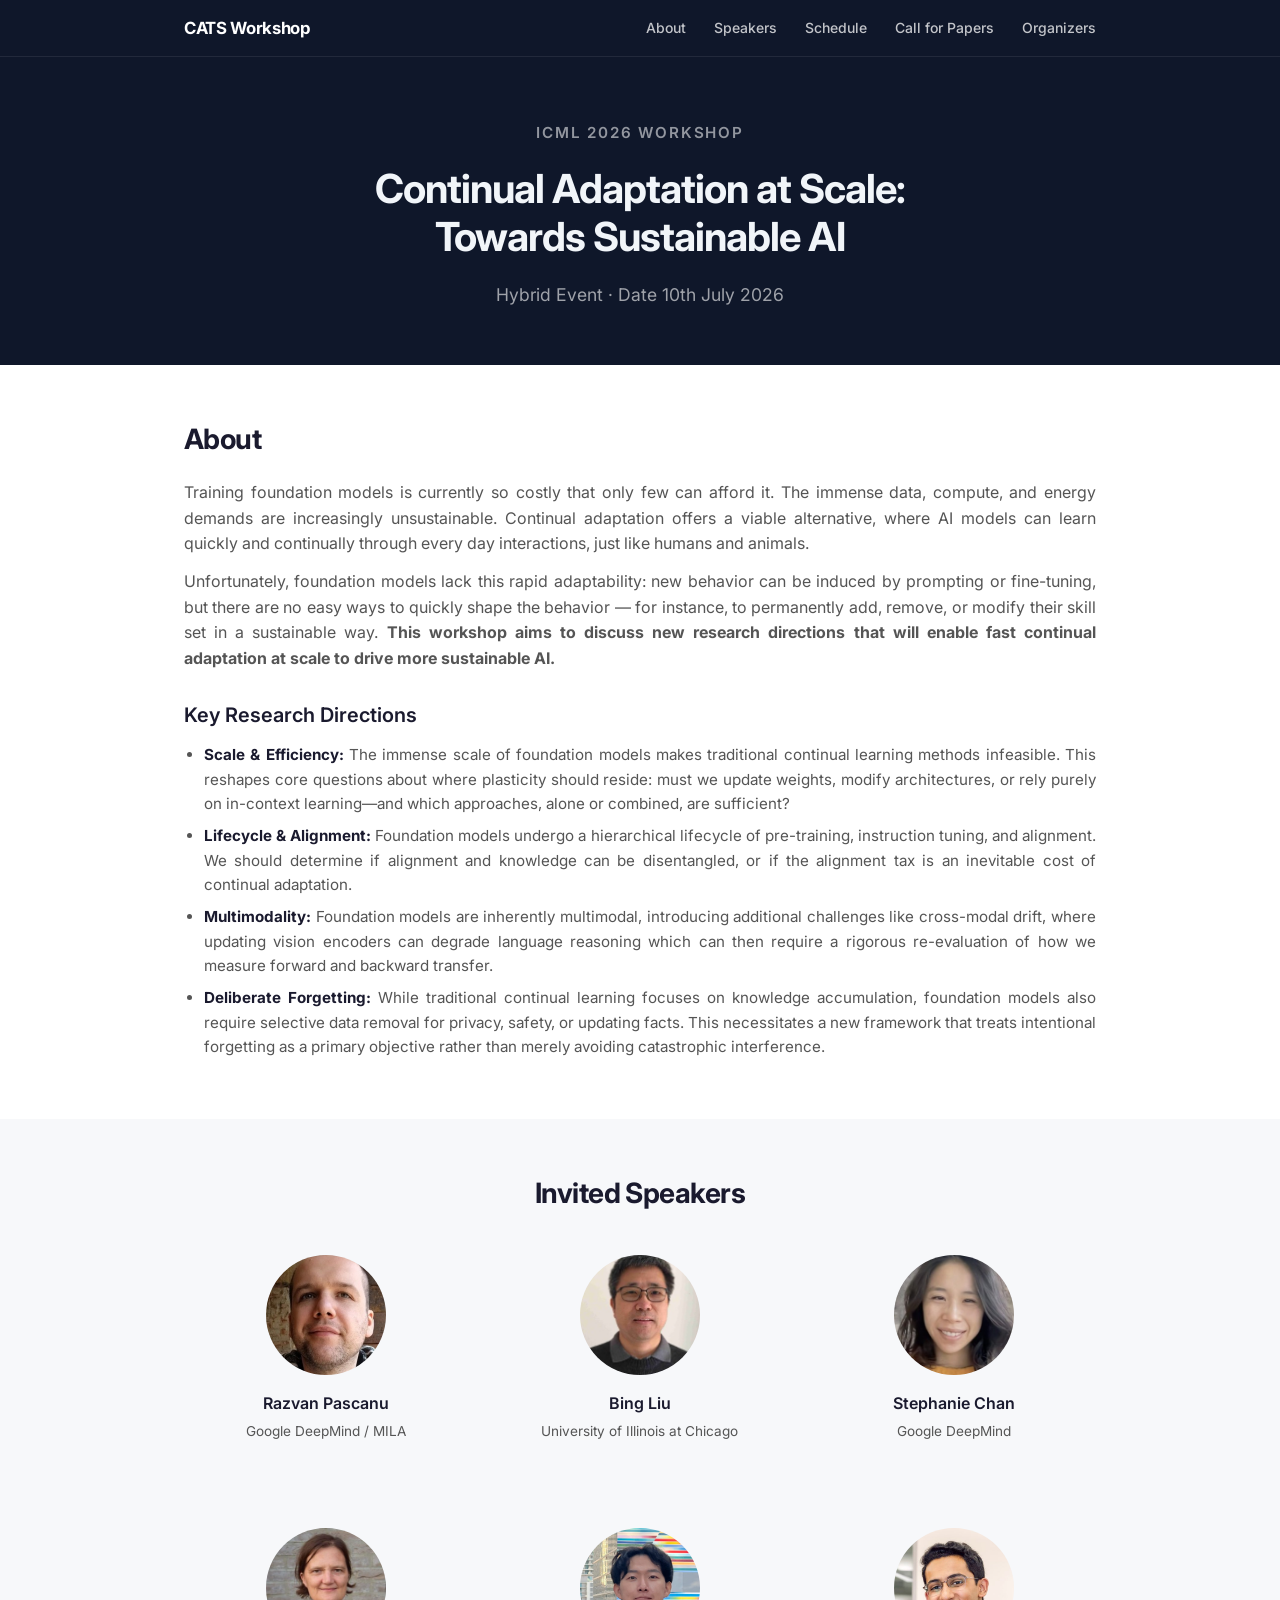
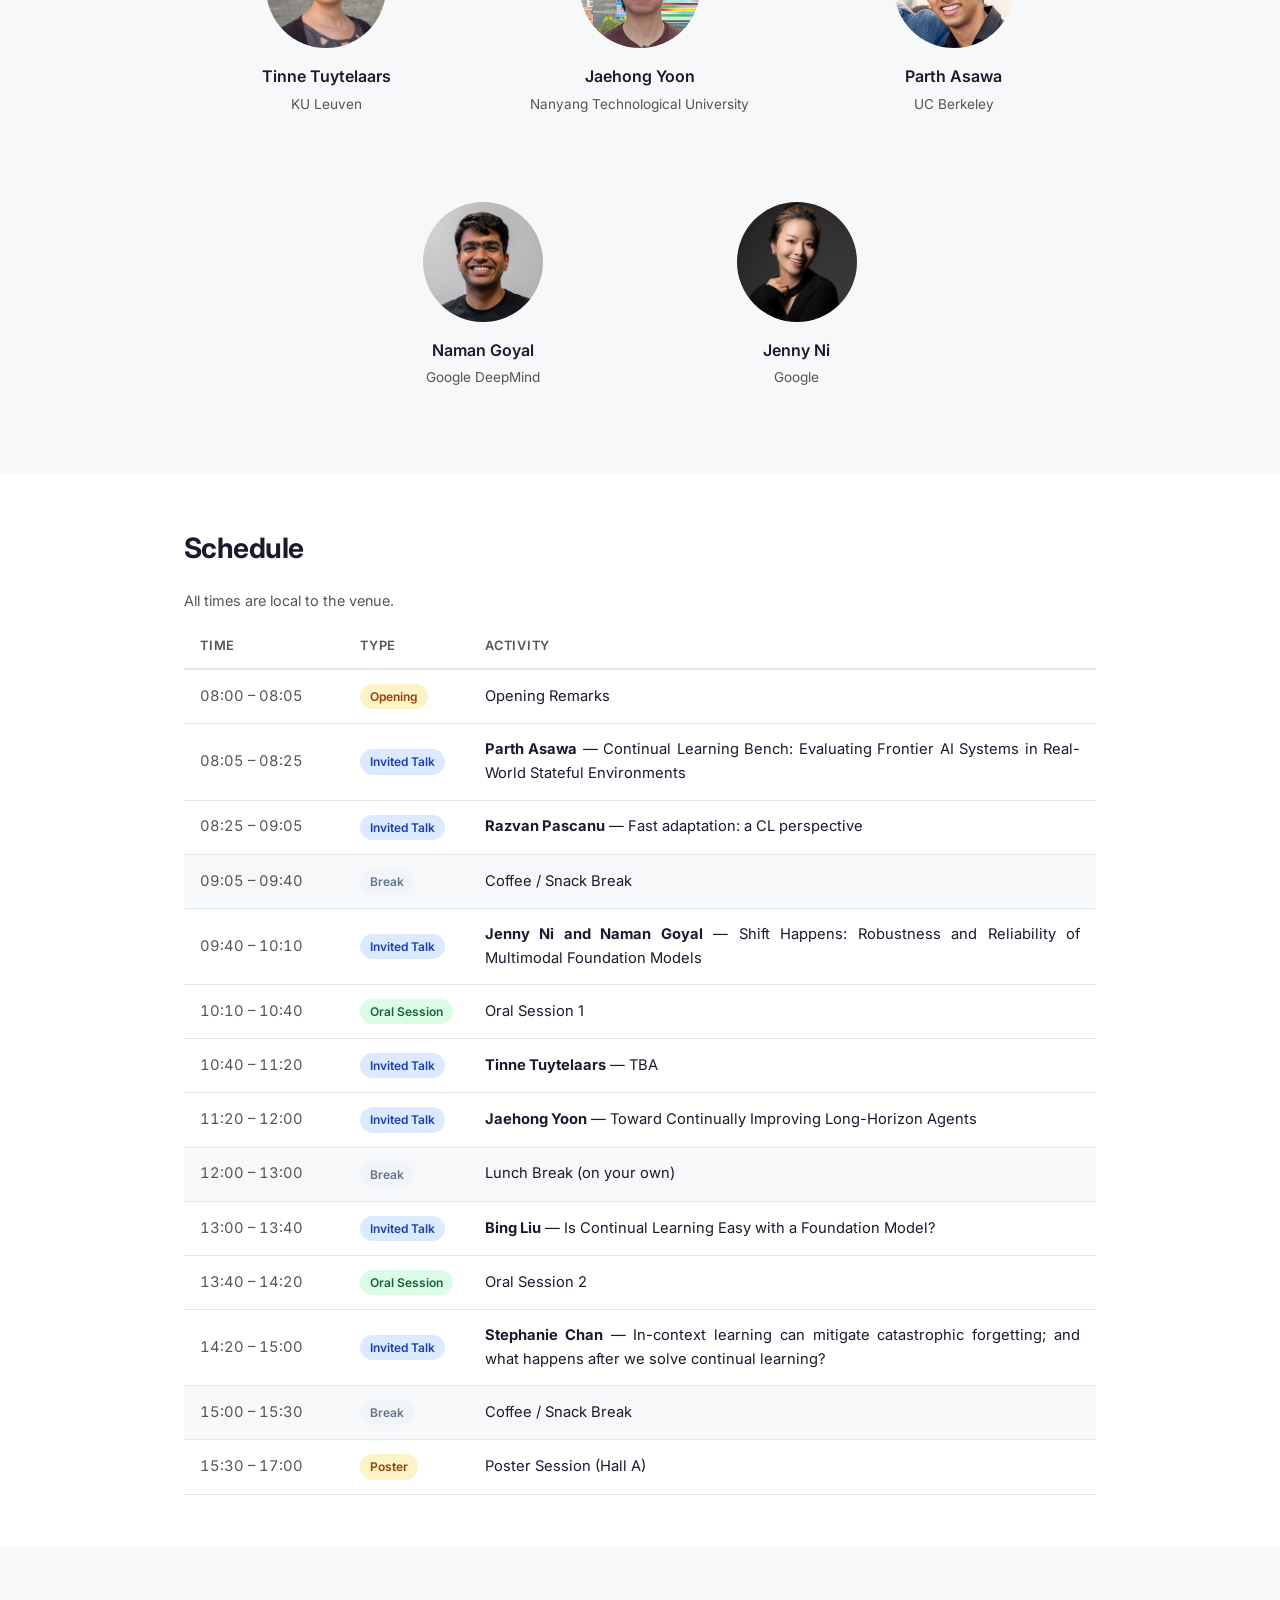
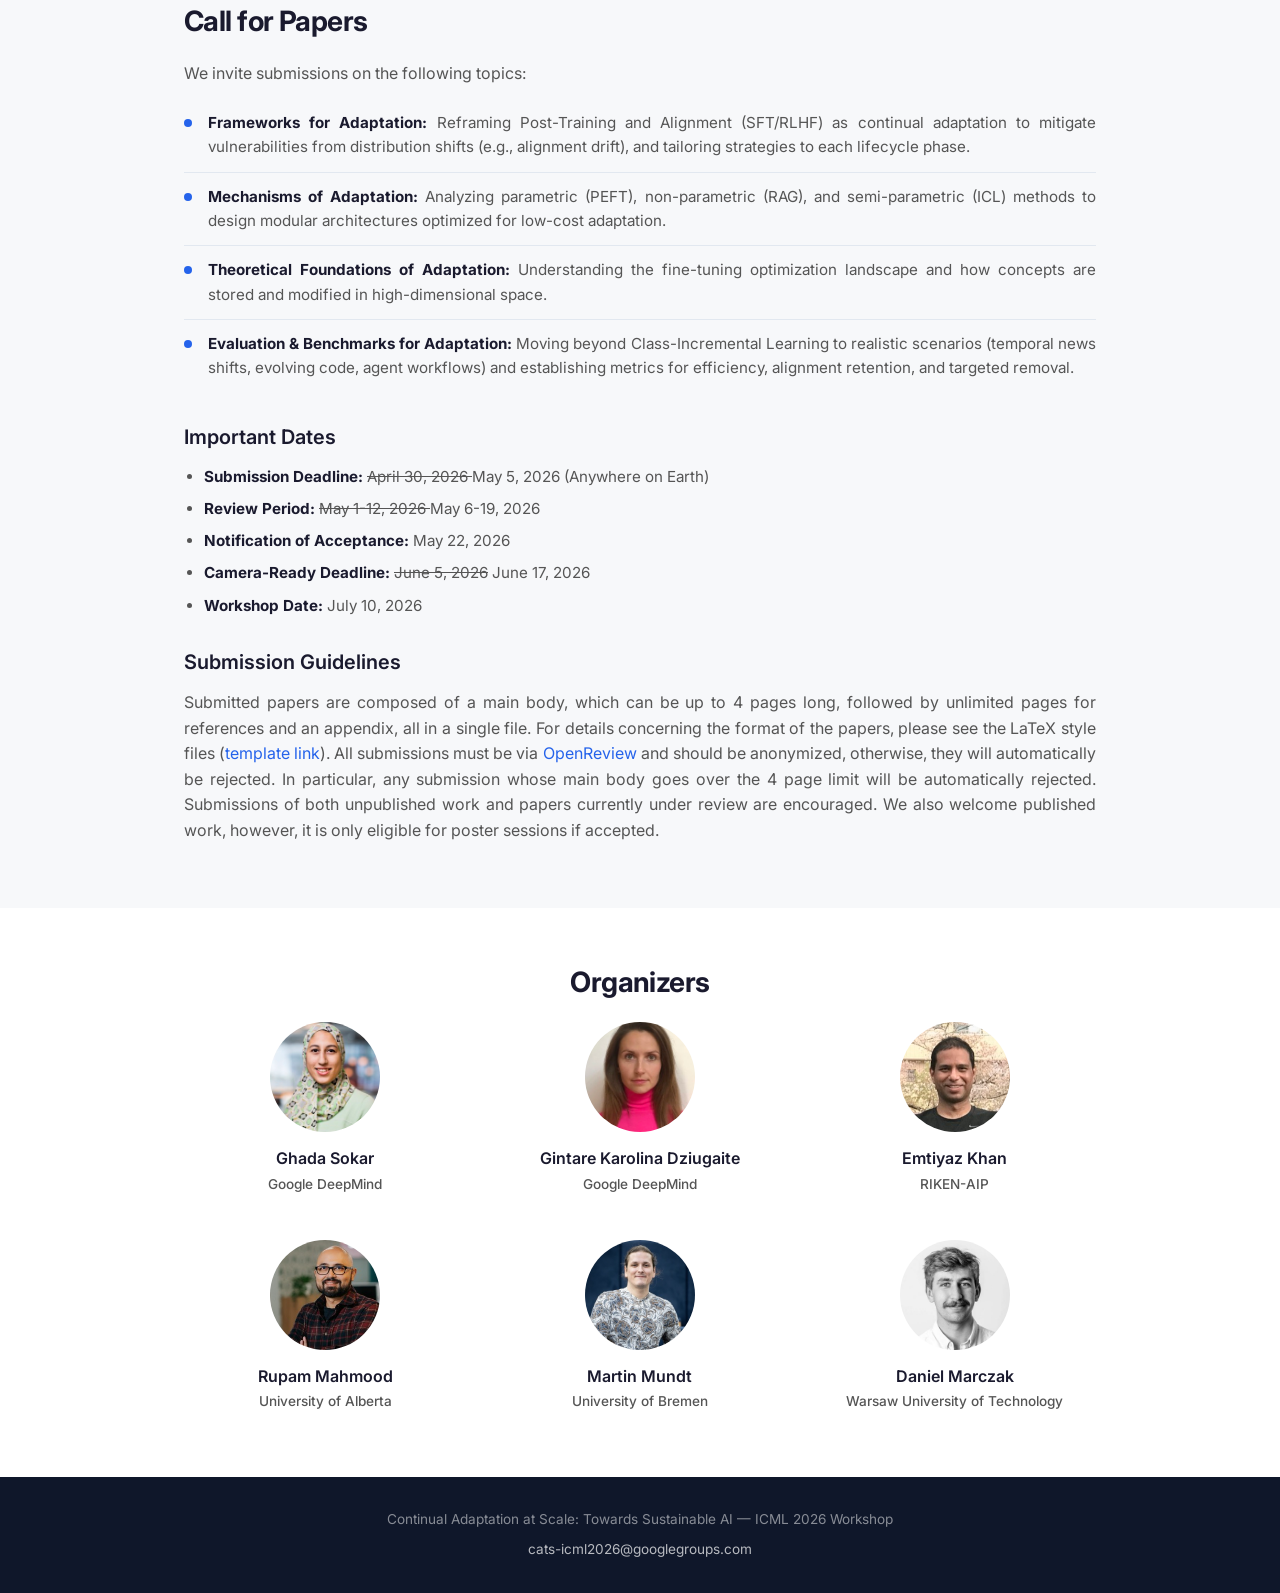
==== commit 6eac7727: "extend camera-ready deadline to June 17 Co-Authored-By: Claude Opus 4.6 <noreply@anthropic.com>" ====
--- a/index.html
+++ b/index.html
@@ -476,7 +476,7 @@
             <li><strong>Submission Deadline:</strong> <s> April 30, 2026 </s> May 5, 2026 (Anywhere on Earth)</li>
             <li><strong>Review Period:</strong> <s> May 1-12, 2026 </s> May 6-19, 2026</li>
             <li><strong>Notification of Acceptance:</strong> May 22, 2026 </li>
-            <li><strong>Camera-Ready Deadline:</strong> June 5, 2026</li>
+            <li><strong>Camera-Ready Deadline:</strong> <s>June 5, 2026</s> June 17, 2026</li>
             <li><strong>Workshop Date:</strong> July 10, 2026 </li>
         </ul>
 
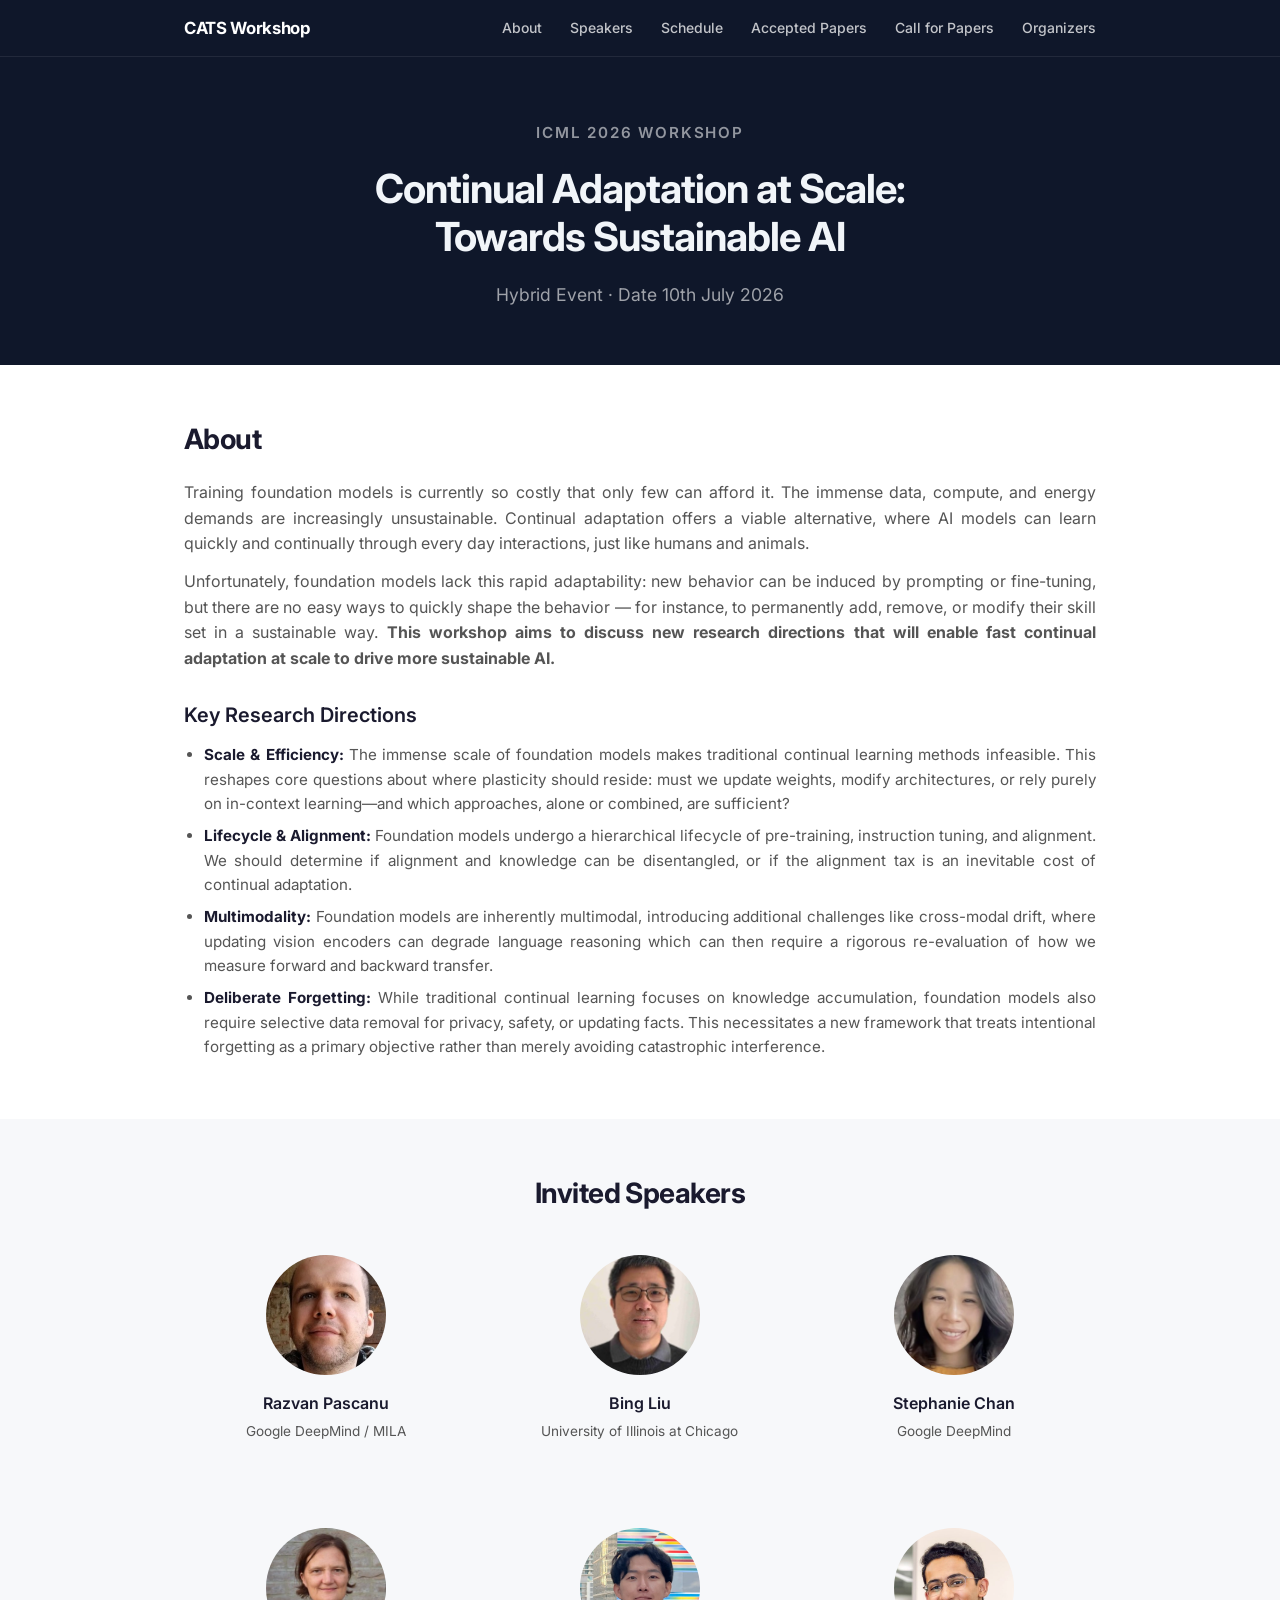
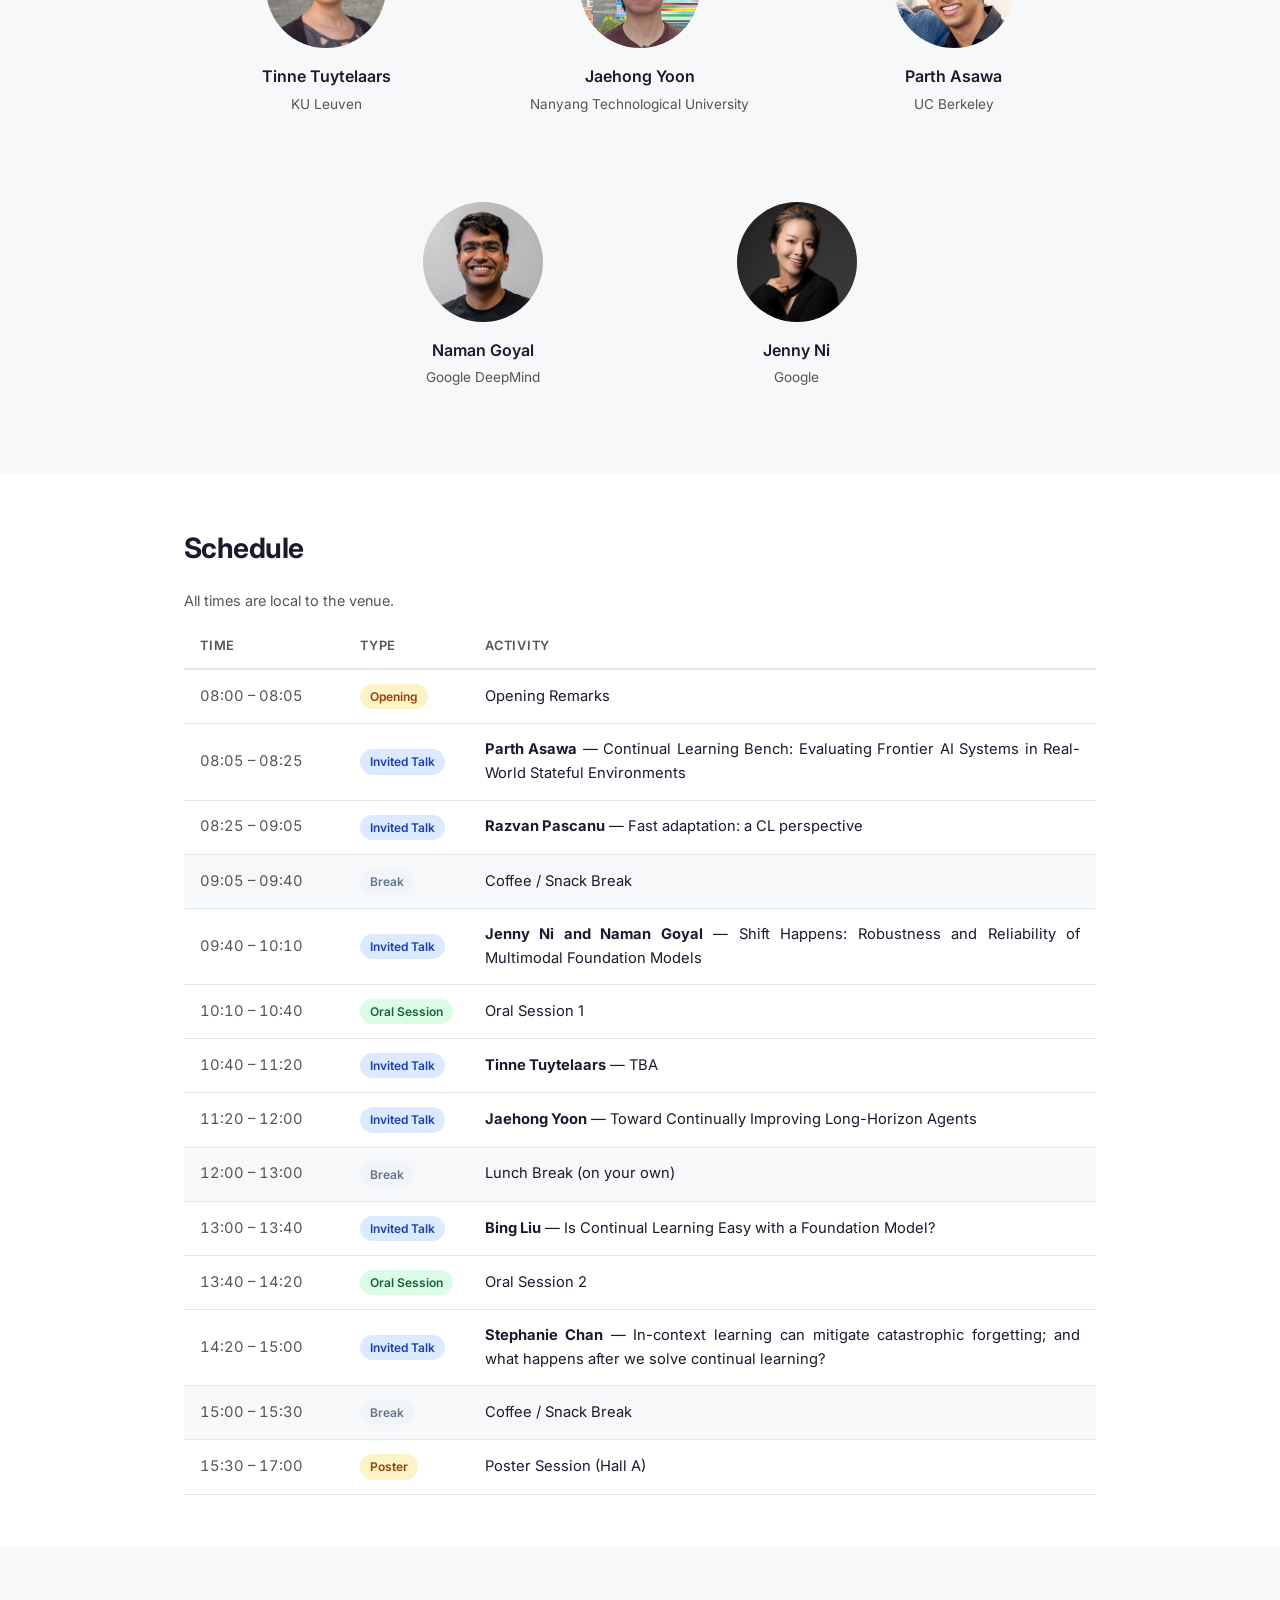
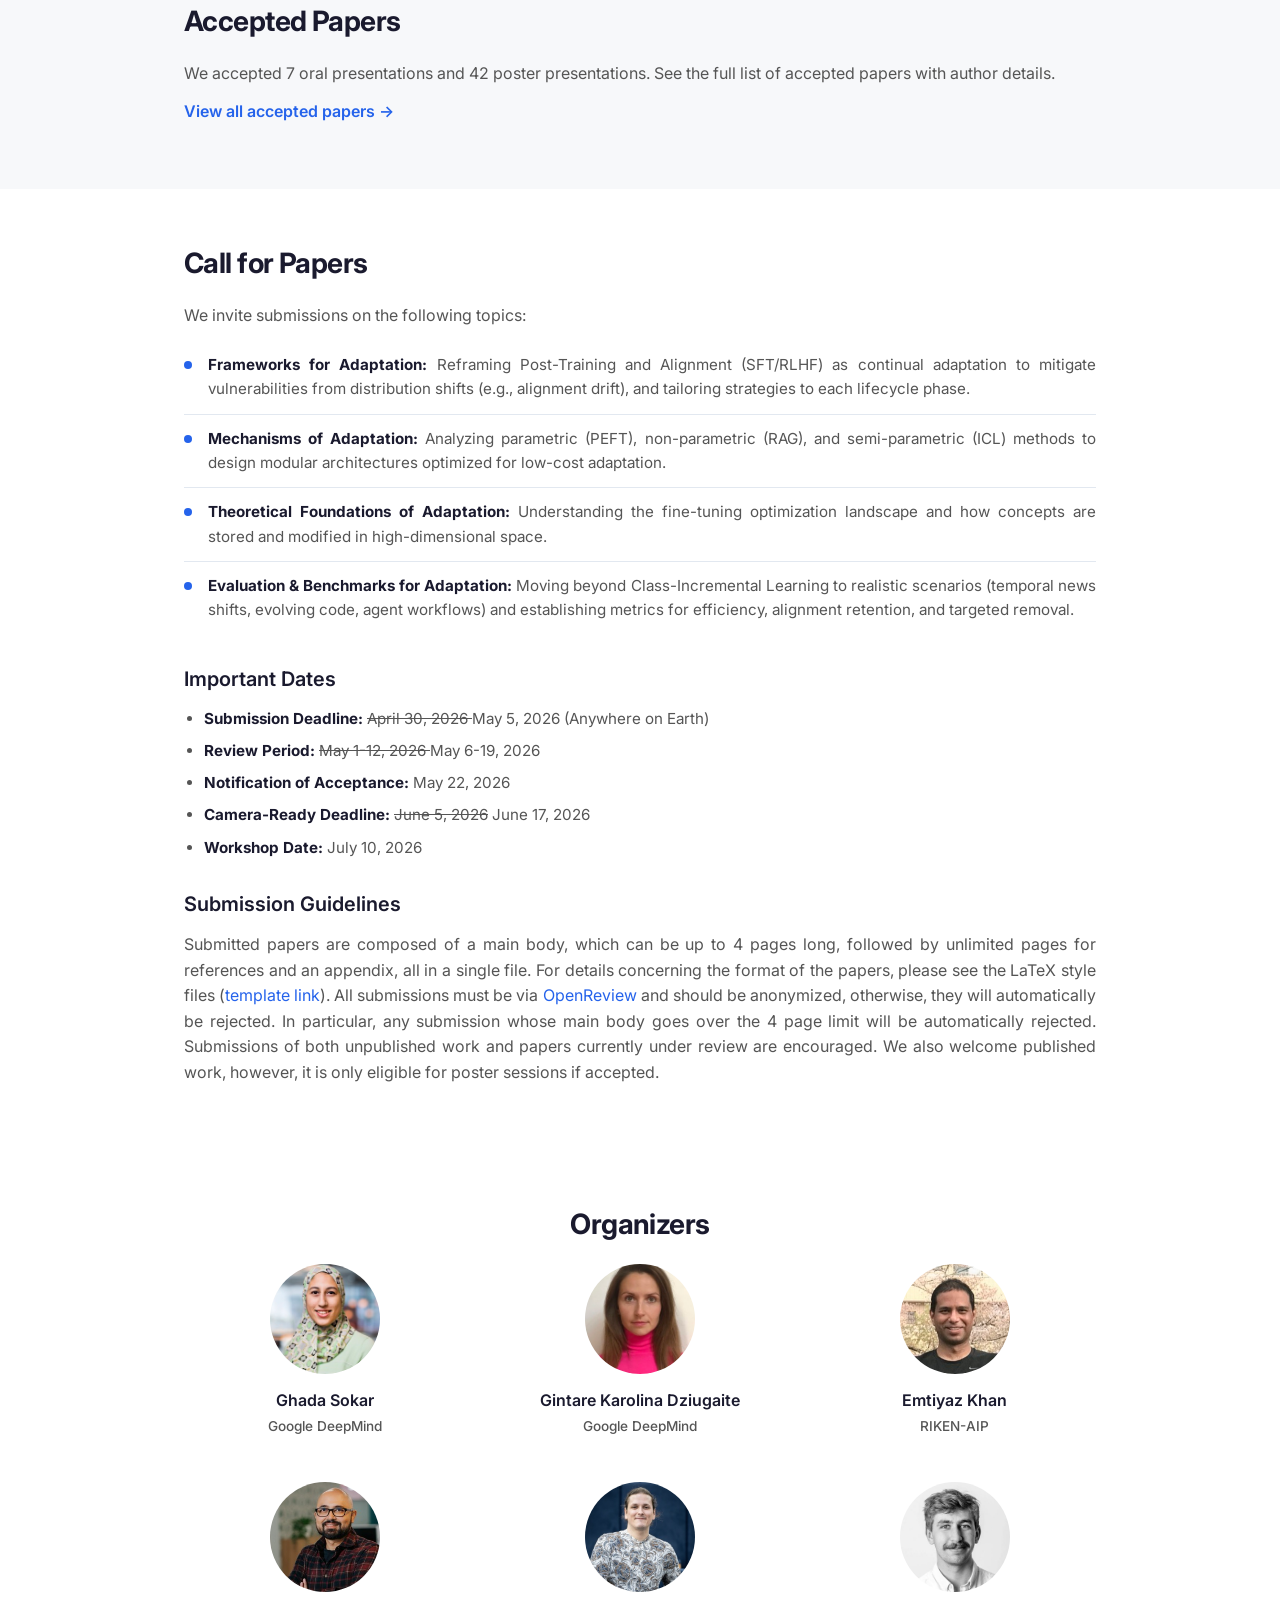
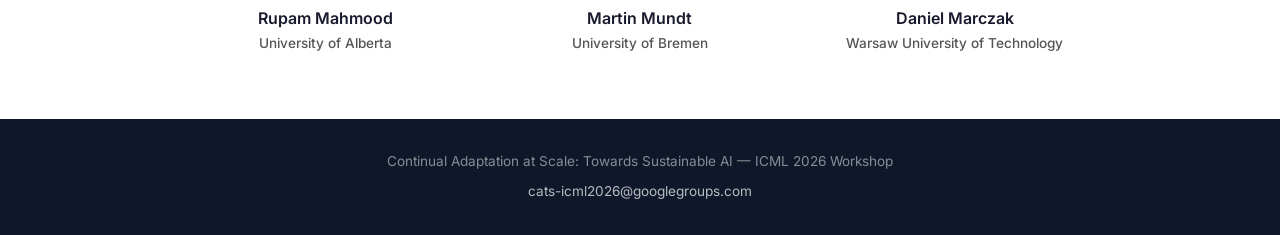
==== commit a5c76d1c: "add accepted papers page and section on main page New papers.html with full list of oral and poster " ====
--- a/index.html
+++ b/index.html
@@ -20,6 +20,7 @@
             <li><a href="#about">About</a></li>
             <li><a href="#speakers">Speakers</a></li>
             <li><a href="#schedule">Schedule</a></li>
+            <li><a href="#accepted-papers">Accepted Papers</a></li>
             <li><a href="#call-for-papers">Call for Papers</a></li>
             <li><a href="#organizers">Organizers</a></li>
         </ul>
@@ -442,8 +443,17 @@
     </div>
 </section>
 
+<!-- Accepted Papers -->
+<section id="accepted-papers" class="section section-alt">
+    <div class="container">
+        <h2>Accepted Papers</h2>
+        <p>We accepted 7 oral presentations and 42 poster presentations. See the full list of accepted papers with author details.</p>
+        <p style="margin-top: 12px;"><a href="papers.html" class="papers-link">View all accepted papers &rarr;</a></p>
+    </div>
+</section>
+
 <!-- Call for Papers -->
-<section id="call-for-papers" class="section section-alt">
+<section id="call-for-papers" class="section">
     <div class="container">
         <h2>Call for Papers</h2>
         <p>We invite submissions on the following topics:</p>
--- a/style.css
+++ b/style.css
@@ -351,6 +351,52 @@
     margin-bottom: 0;
 }
 
+/* ===== Accepted Papers Link ===== */
+.papers-link {
+    font-weight: 600;
+    color: var(--color-primary);
+}
+
+.papers-link:hover {
+    text-decoration: underline;
+}
+
+/* ===== Compact Hero (subpages) ===== */
+.hero-compact {
+    padding: 80px 0 32px;
+}
+
+.hero-compact h1 {
+    font-size: 1.75rem;
+}
+
+/* ===== Paper List ===== */
+.paper-list {
+    list-style: none;
+    padding: 0;
+}
+
+.paper-item {
+    padding: 14px 0;
+    border-bottom: 1px solid var(--color-border);
+}
+
+.paper-item:last-child {
+    border-bottom: none;
+}
+
+.paper-title {
+    font-weight: 600;
+    font-size: 0.95rem;
+    margin-bottom: 4px;
+}
+
+.paper-authors {
+    font-size: 0.85rem;
+    color: var(--color-text-muted);
+    margin-bottom: 0;
+}
+
 /* ===== Schedule Table ===== */
 .schedule-table-wrapper {
     overflow-x: auto;
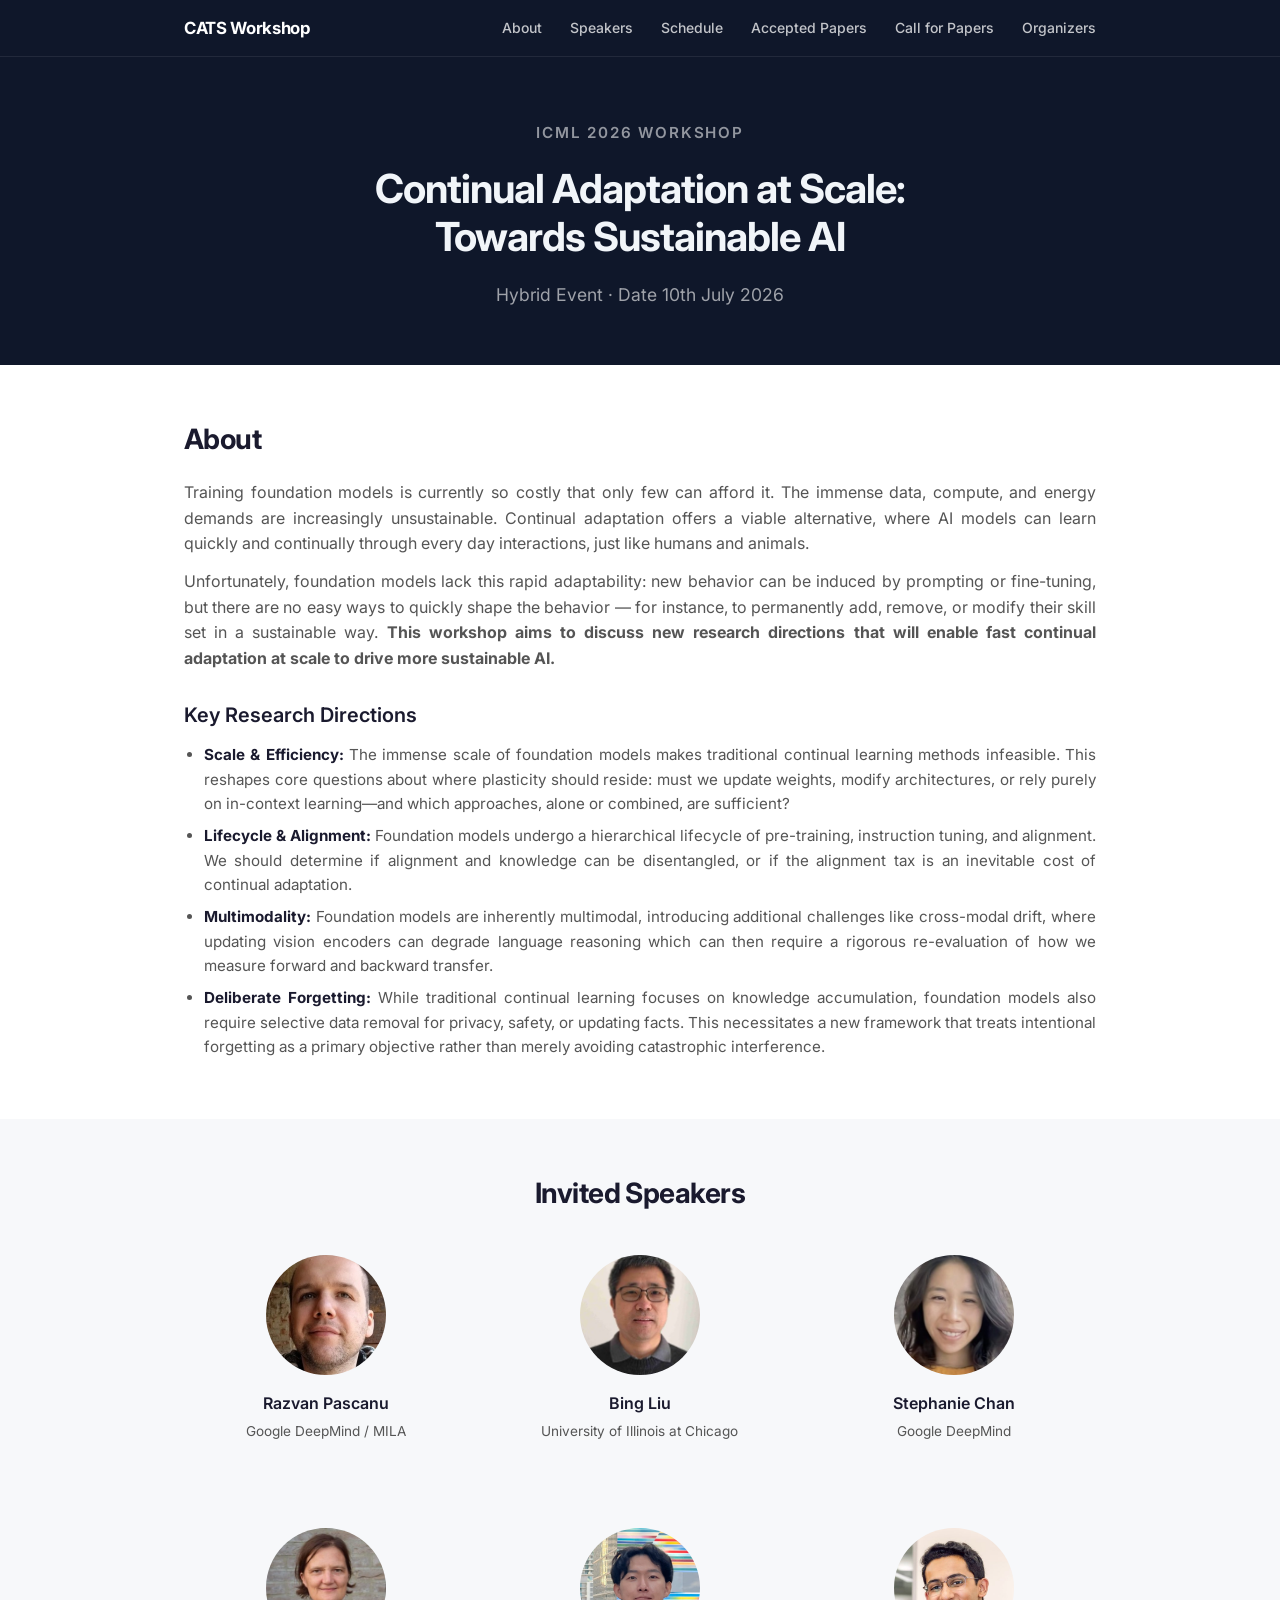
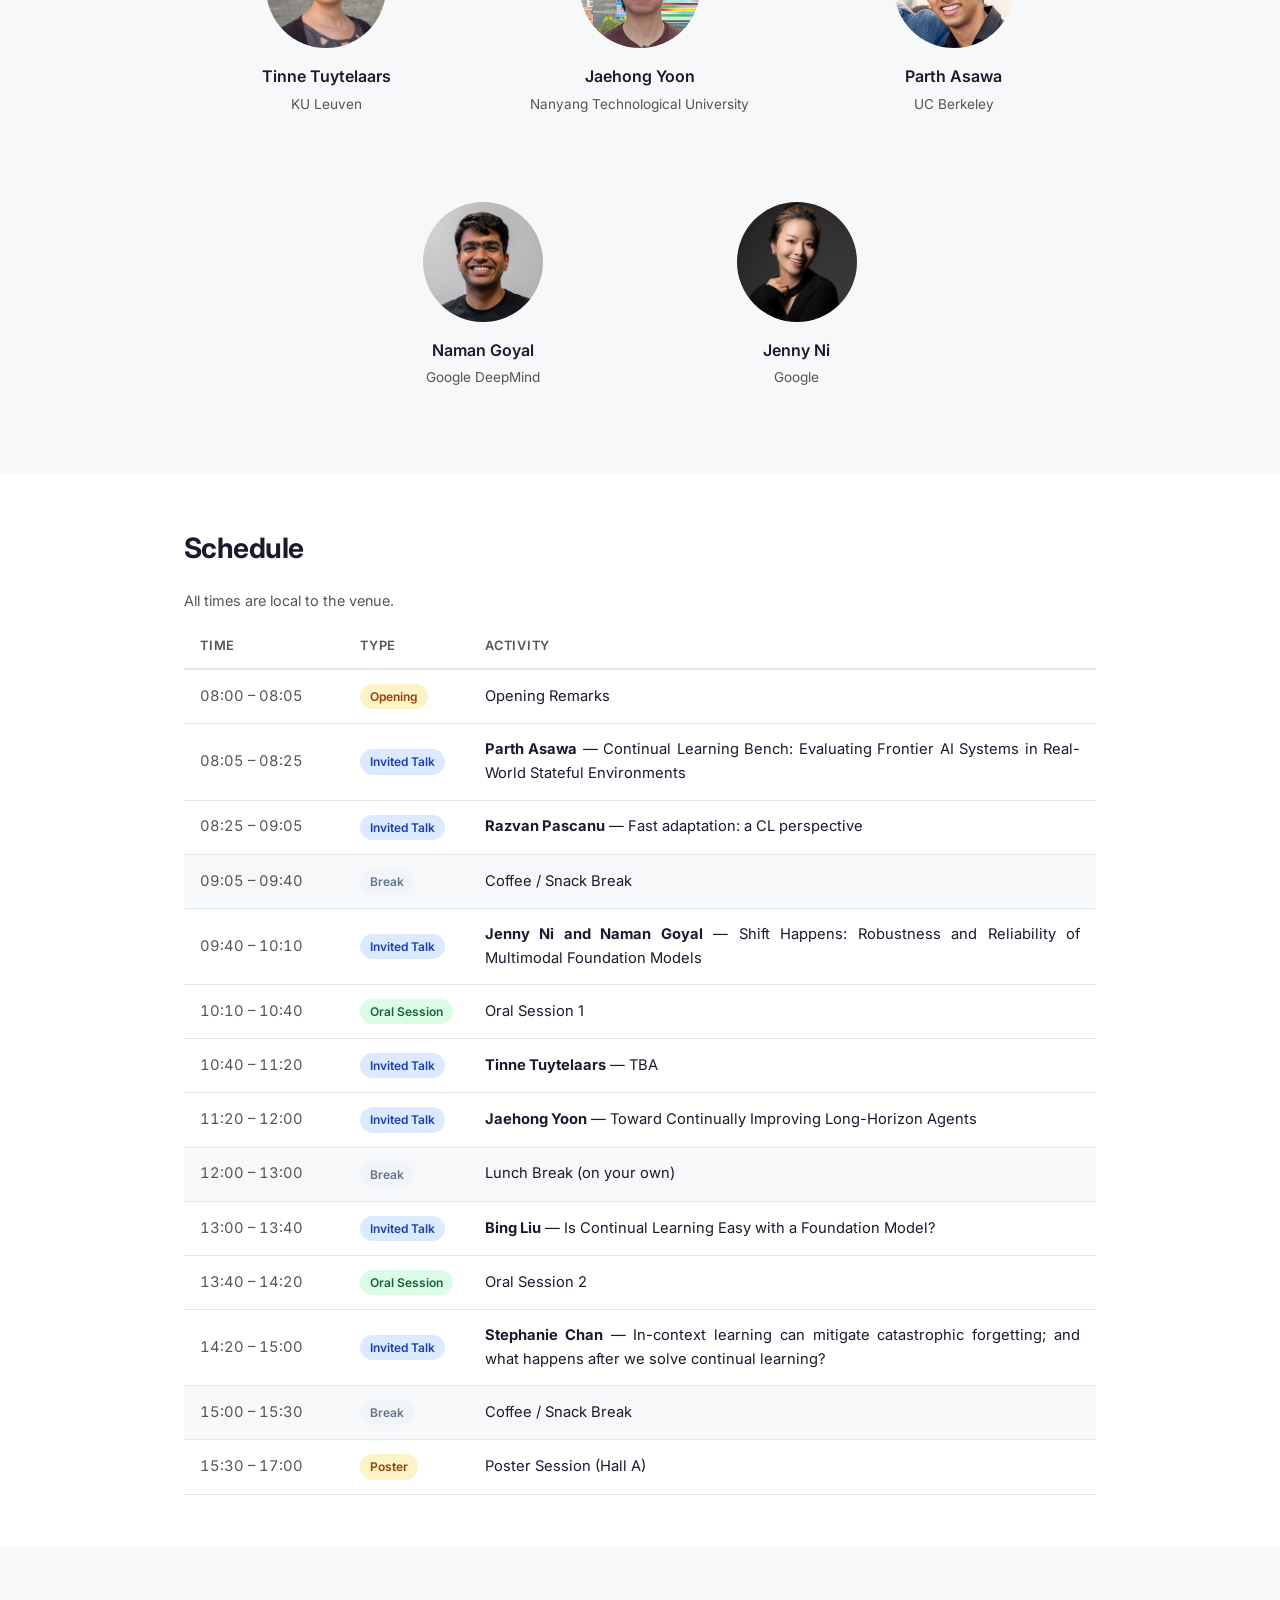
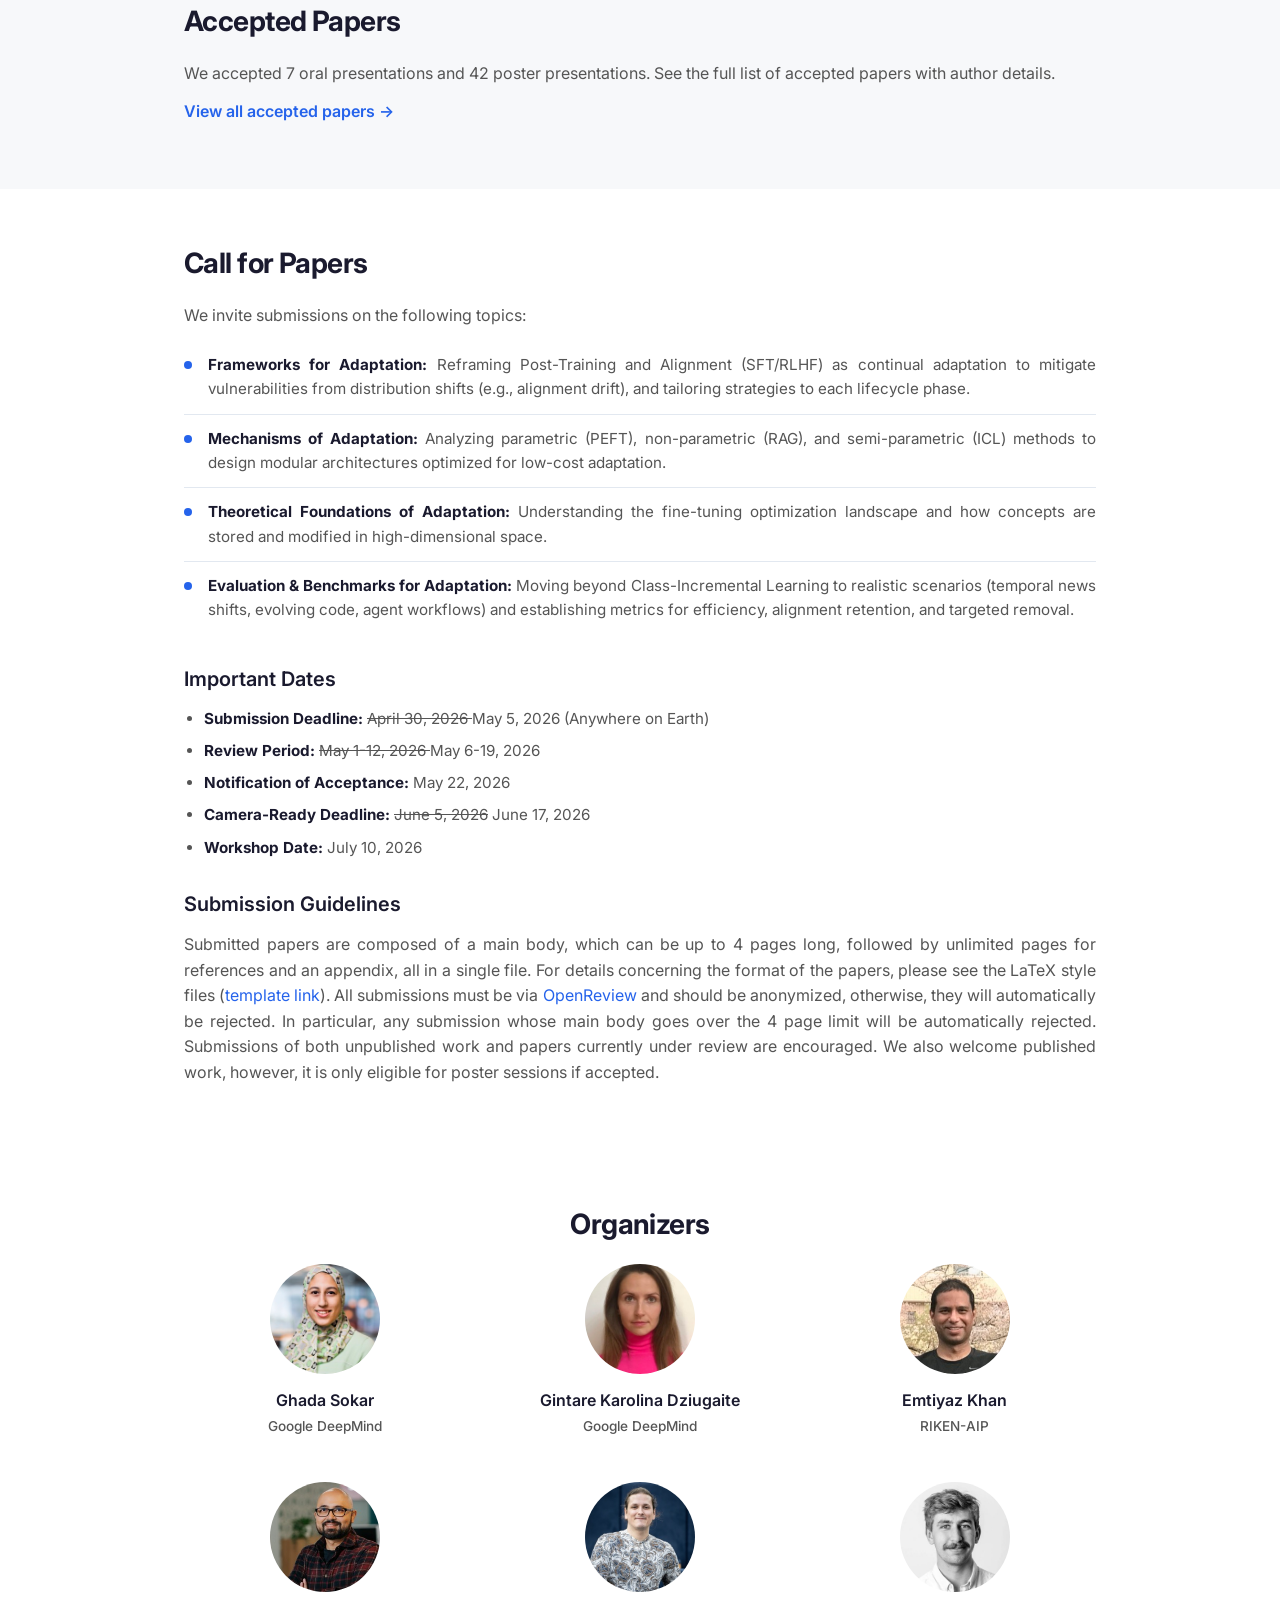
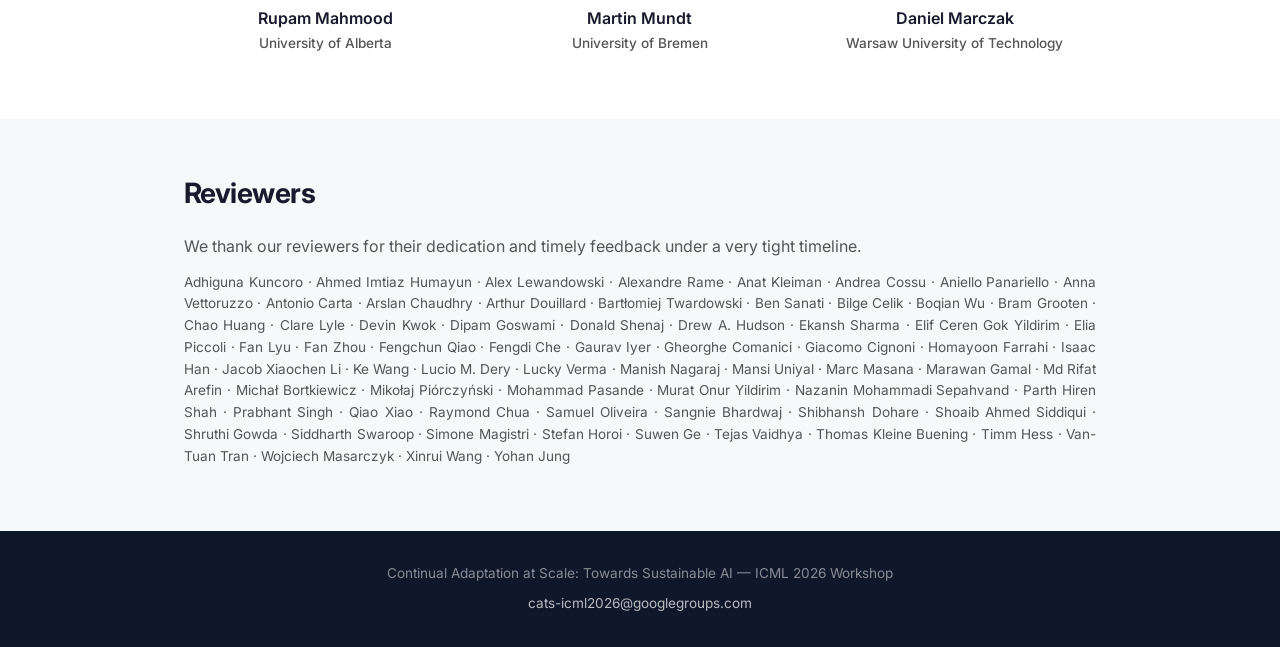
==== commit 5e28c144: "add reviewers section and accepted papers page Reviewers section acknowledges 68 reviewers who compl" ====
--- a/index.html
+++ b/index.html
@@ -537,6 +537,15 @@
     </div>
 </section>
 
+<!-- Reviewers -->
+<section id="reviewers" class="section section-alt">
+    <div class="container">
+        <h2>Reviewers</h2>
+        <p>We thank our reviewers for their dedication and timely feedback under a very tight timeline.</p>
+        <p class="reviewer-list">Adhiguna Kuncoro &middot; Ahmed Imtiaz Humayun &middot; Alex Lewandowski &middot; Alexandre Rame &middot; Anat Kleiman &middot; Andrea Cossu &middot; Aniello Panariello &middot; Anna Vettoruzzo &middot; Antonio Carta &middot; Arslan Chaudhry &middot; Arthur Douillard &middot; Bart&#322;omiej Twardowski &middot; Ben Sanati &middot; Bilge Celik &middot; Boqian Wu &middot; Bram Grooten &middot; Chao Huang &middot; Clare Lyle &middot; Devin Kwok &middot; Dipam Goswami &middot; Donald Shenaj &middot; Drew A. Hudson &middot; Ekansh Sharma &middot; Elif Ceren Gok Yildirim &middot; Elia Piccoli &middot; Fan Lyu &middot; Fan Zhou &middot; Fengchun Qiao &middot; Fengdi Che &middot; Gaurav Iyer &middot; Gheorghe Comanici &middot; Giacomo Cignoni &middot; Homayoon Farrahi &middot; Isaac Han &middot; Jacob Xiaochen Li &middot; Ke Wang &middot; Lucio M. Dery &middot; Lucky Verma &middot; Manish Nagaraj &middot; Mansi Uniyal &middot; Marc Masana &middot; Marawan Gamal &middot; Md Rifat Arefin &middot; Micha&#322; Bortkiewicz &middot; Miko&#322;aj Pi&oacute;rczy&#324;ski &middot; Mohammad Pasande &middot; Murat Onur Yildirim &middot; Nazanin Mohammadi Sepahvand &middot; Parth Hiren Shah &middot; Prabhant Singh &middot; Qiao Xiao &middot; Raymond Chua &middot; Samuel Oliveira &middot; Sangnie Bhardwaj &middot; Shibhansh Dohare &middot; Shoaib Ahmed Siddiqui &middot; Shruthi Gowda &middot; Siddharth Swaroop &middot; Simone Magistri &middot; Stefan Horoi &middot; Suwen Ge &middot; Tejas Vaidhya &middot; Thomas Kleine Buening &middot; Timm Hess &middot; Van-Tuan Tran &middot; Wojciech Masarczyk &middot; Xinrui Wang &middot; Yohan Jung</p>
+    </div>
+</section>
+
 <!-- Footer -->
 <footer class="footer">
     <div class="container">
--- a/style.css
+++ b/style.css
@@ -626,6 +626,14 @@
     margin: 0 auto;
 }
 
+/* ===== Reviewers ===== */
+.reviewer-list {
+    font-size: 0.85rem;
+    color: var(--color-text-muted);
+    line-height: 1.6;
+    margin-top: 12px;
+}
+
 /* ===== Footer ===== */
 .footer {
     background: var(--color-hero-bg);
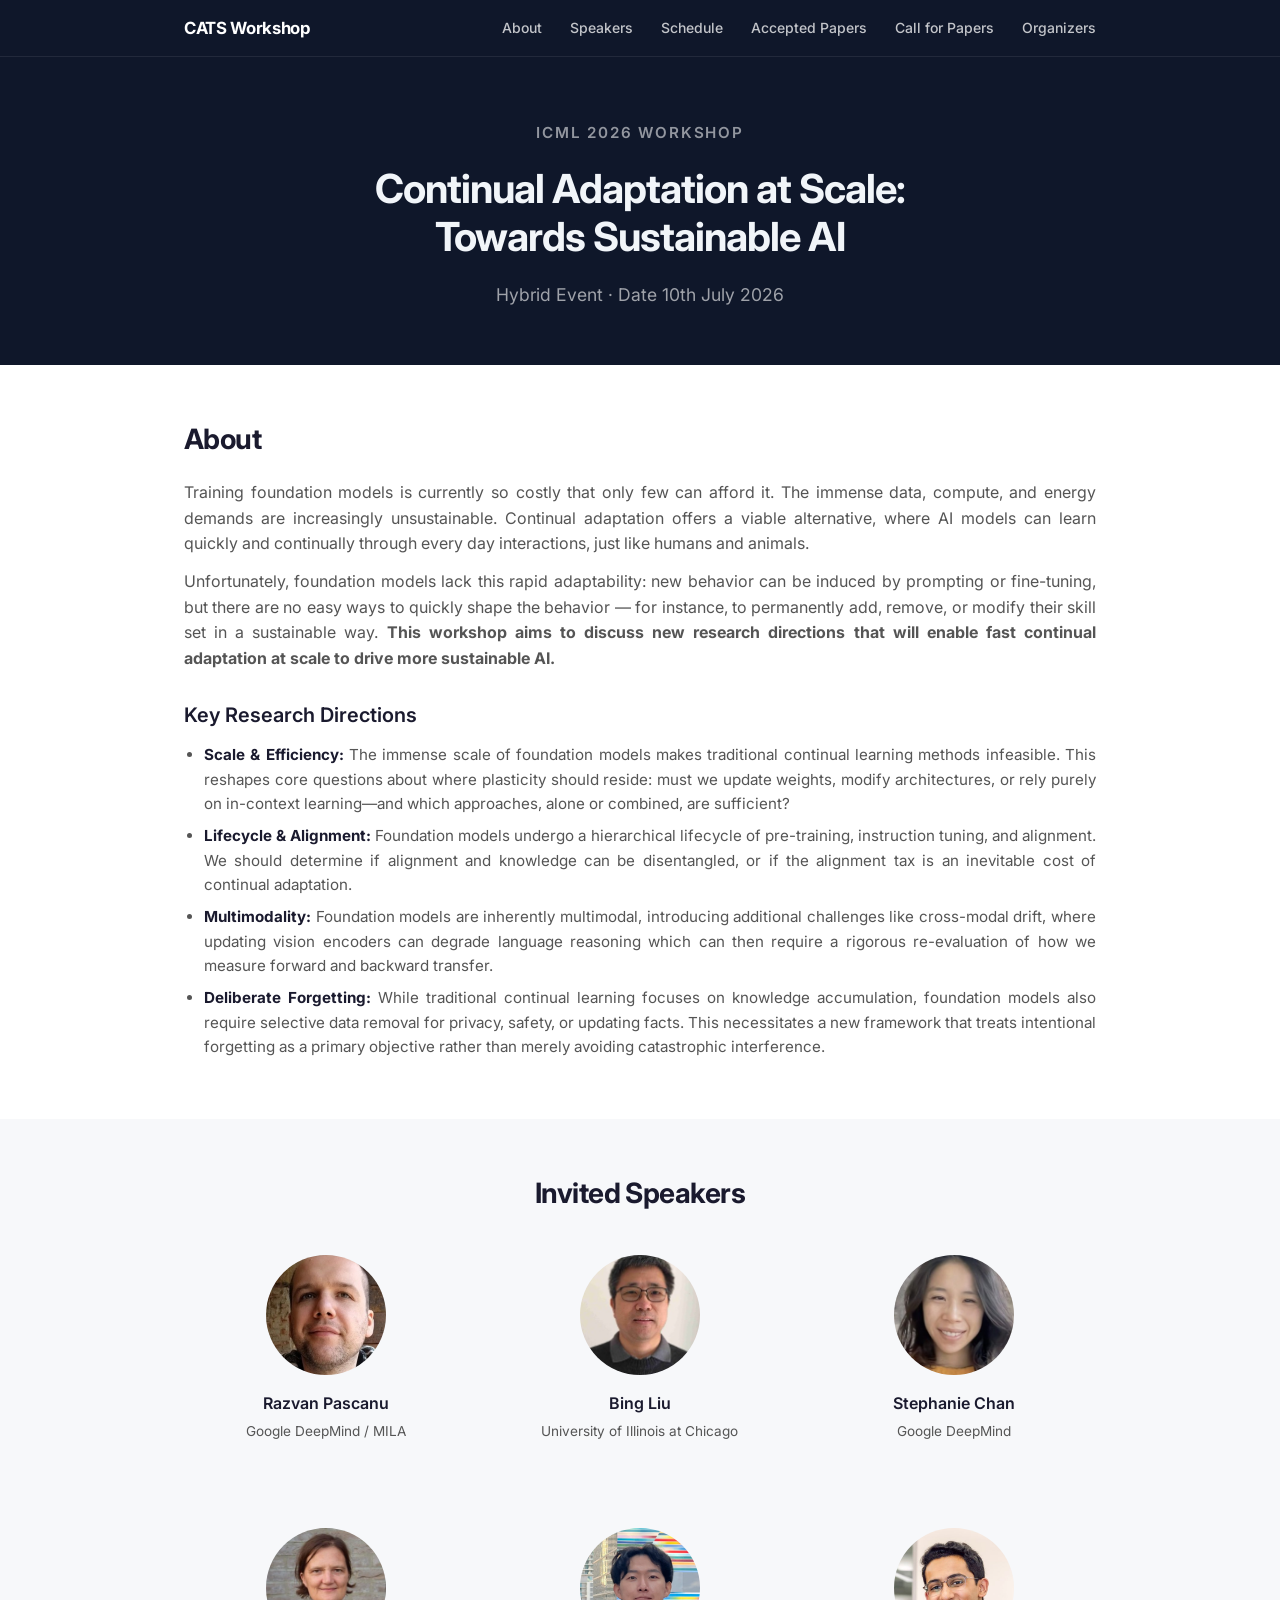
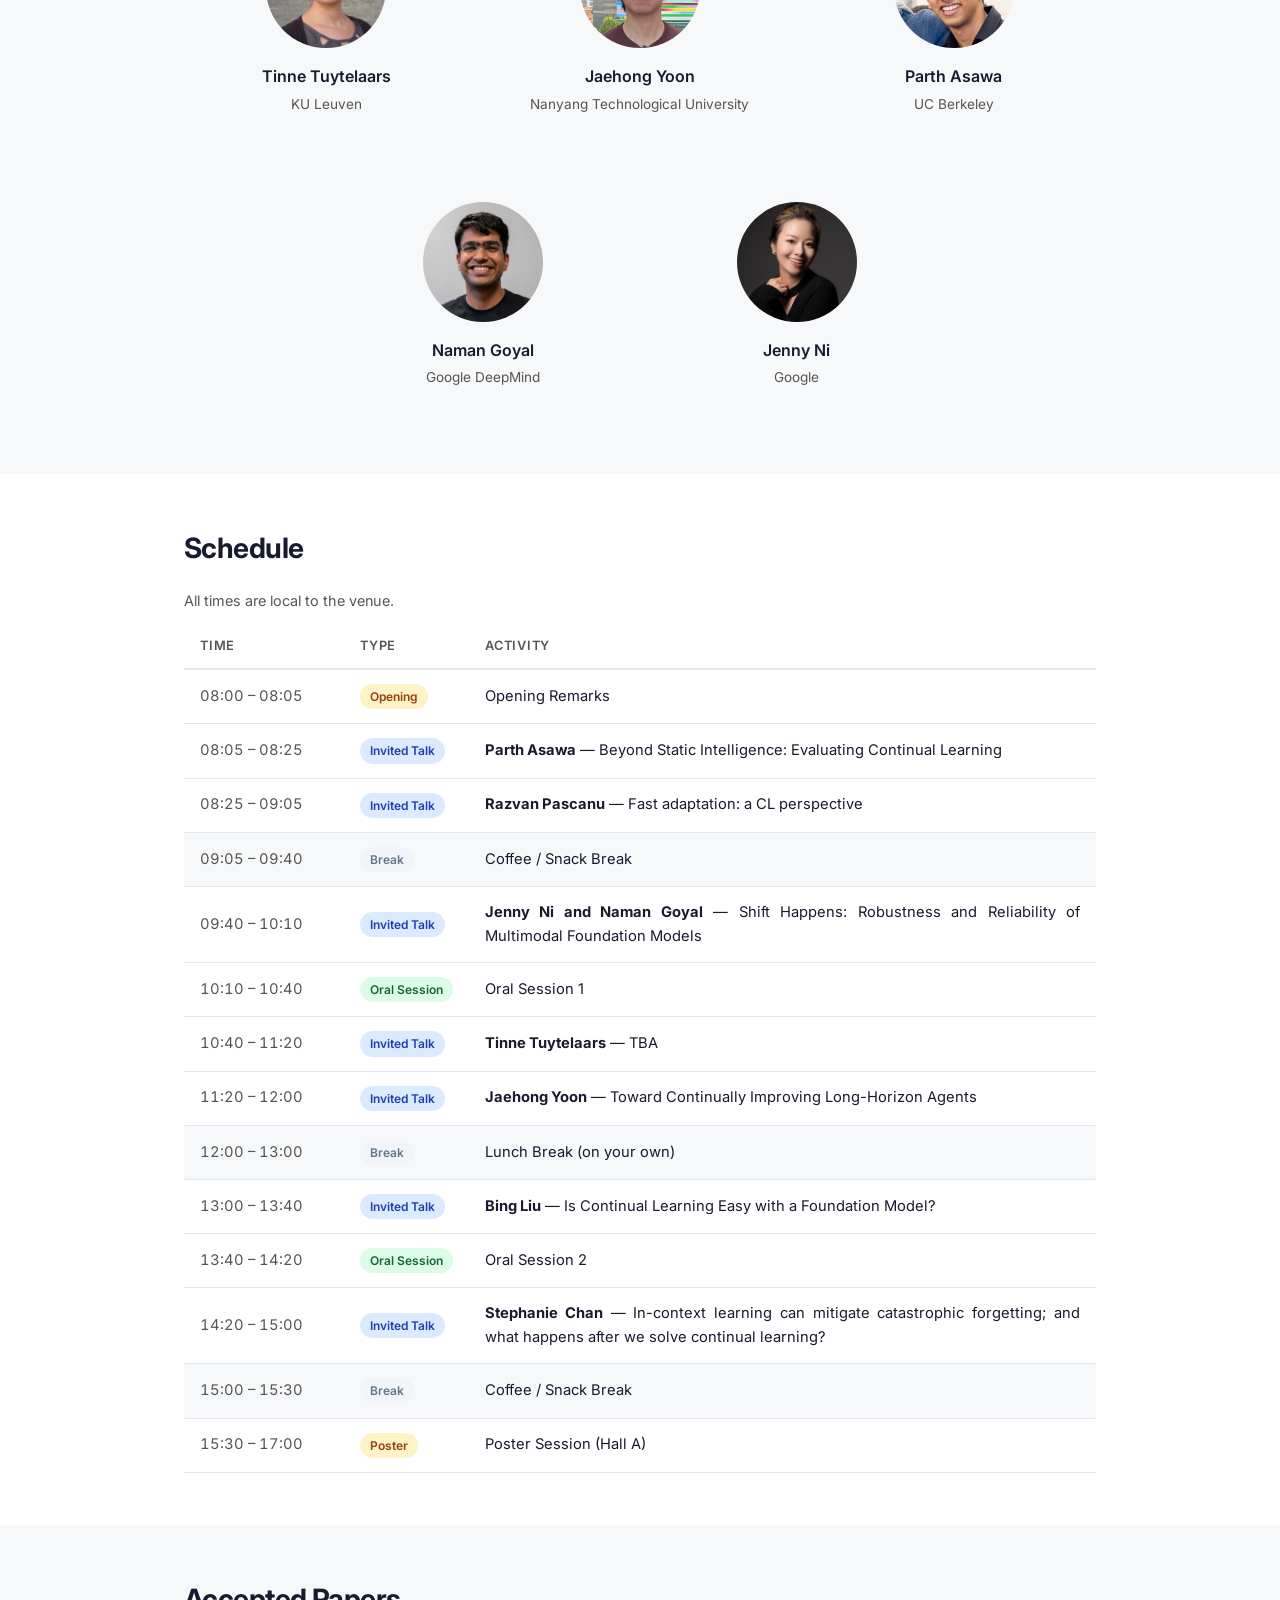
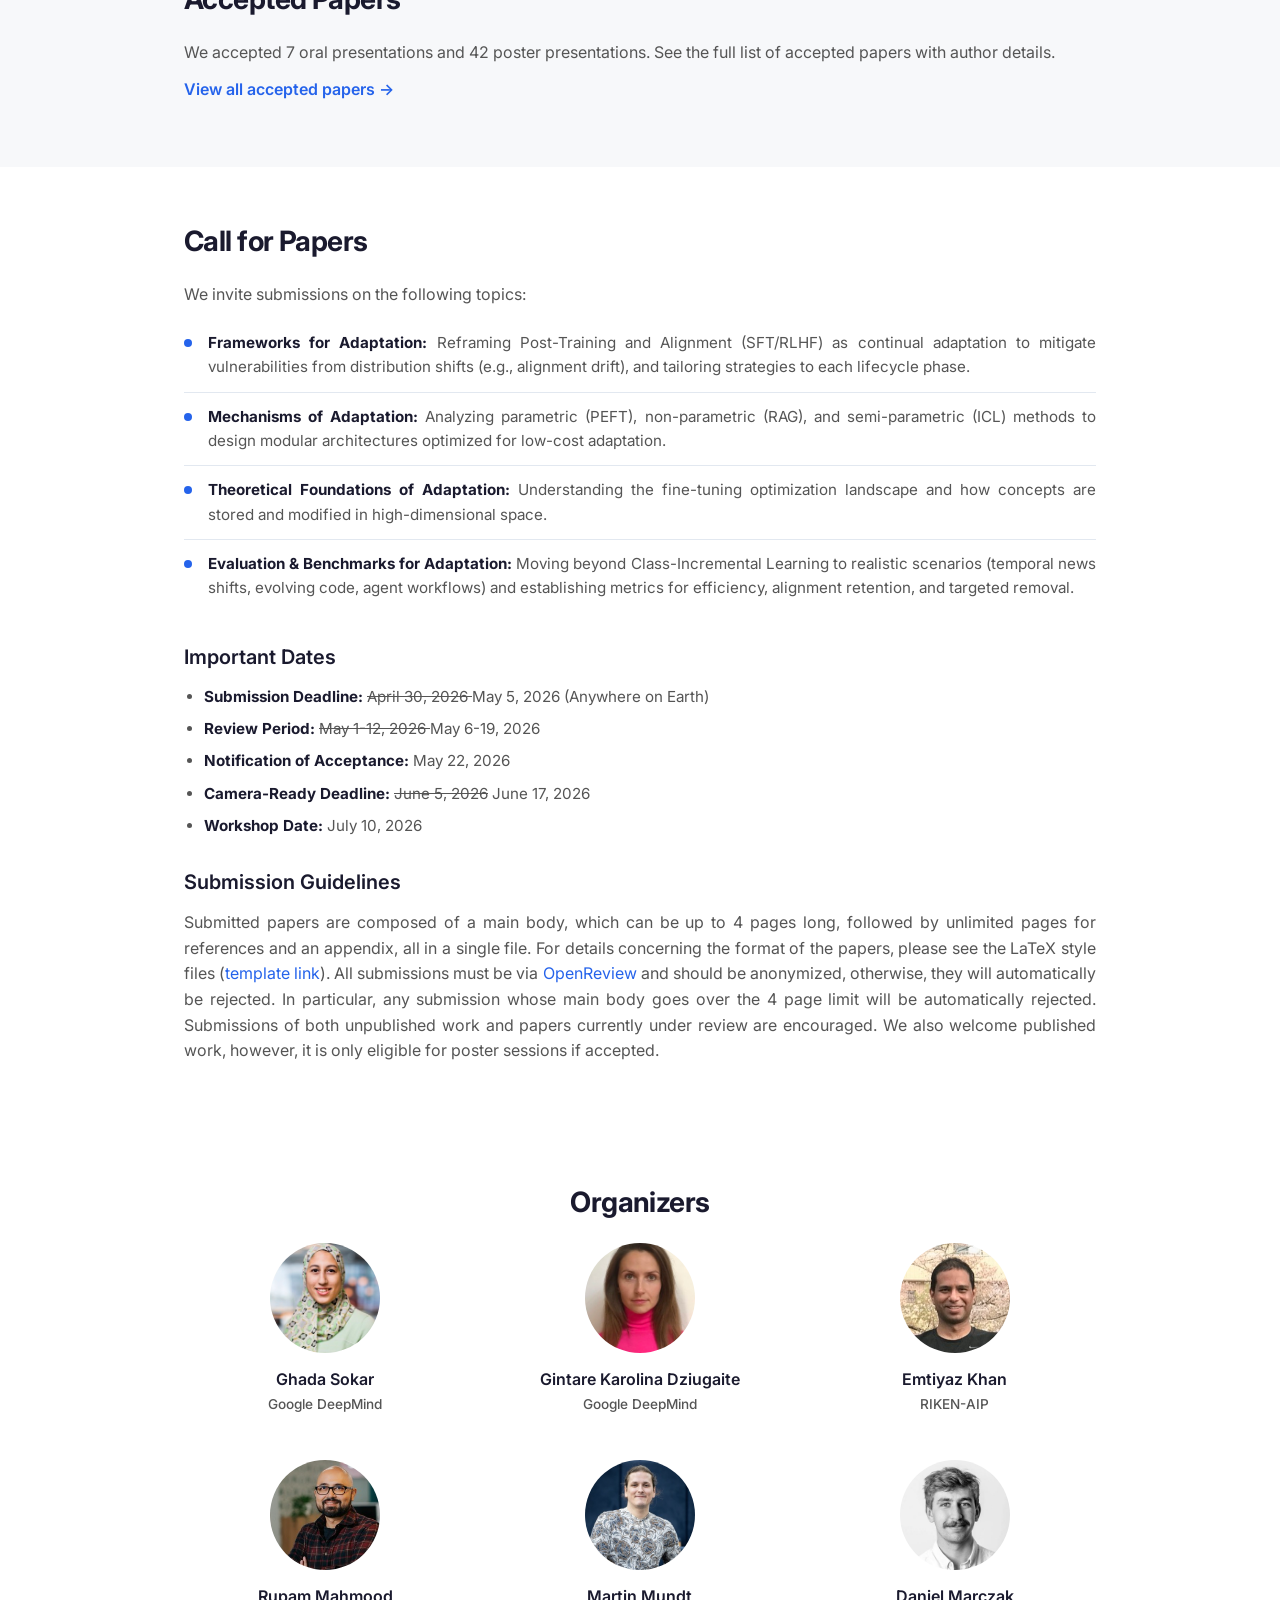
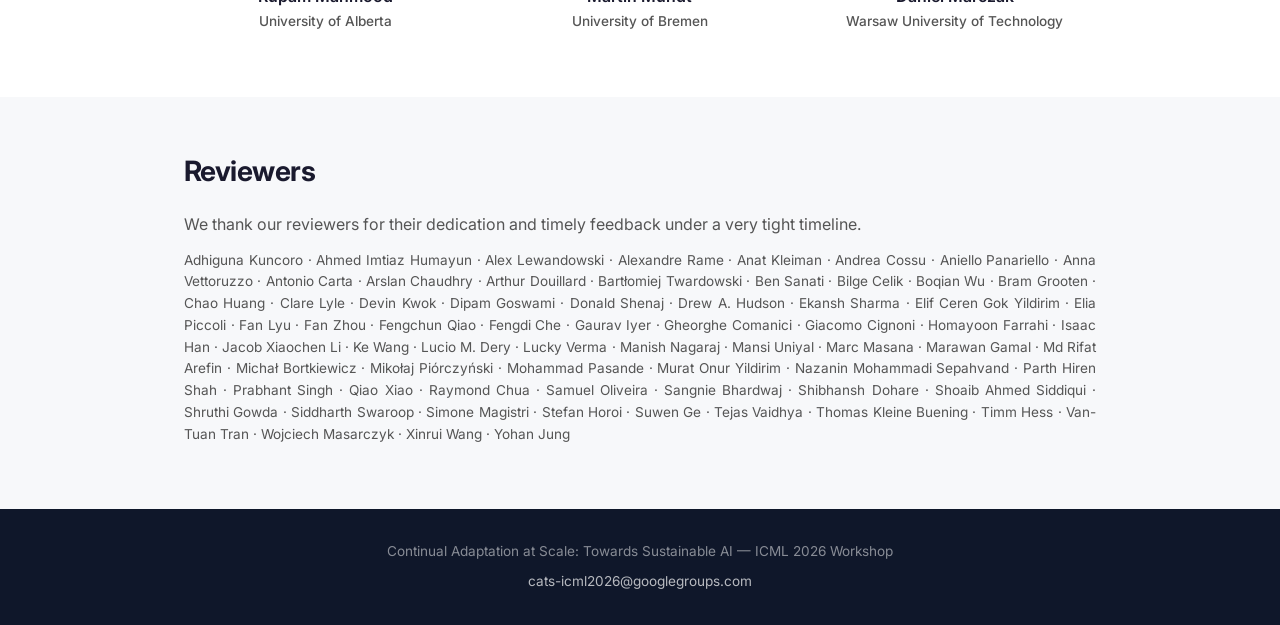
==== commit d74ef80b: "update Parth Asawa talk title per speaker request Co-Authored-By: Claude Opus 4.6 <noreply@anthropic" ====
--- a/index.html
+++ b/index.html
@@ -169,7 +169,7 @@
                         <td>08:05 &ndash; 08:25</td>
                         <td><span class="badge badge-invited">Invited Talk</span></td>
                         <td>
-                            <strong>Parth Asawa</strong> &mdash; Continual Learning Bench: Evaluating Frontier AI Systems in Real-World Stateful Environments
+                            <strong>Parth Asawa</strong> &mdash; Beyond Static Intelligence: Evaluating Continual Learning
                             <div class="schedule-abstract">Continual learning, the ability of AI systems to improve through sequential experience, has attracted substantial interest, but no high-quality benchmark exists to evaluate it. We introduce Continual Learning Bench (CL-Bench), the first difficult, expert-validated benchmark designed to measure whether LLM-based systems genuinely improve with experience. CL-Bench spans six diverse domains (software engineering, signal processing, disease outbreak forecasting, database querying, strategic game-playing, and demand forecasting), each validated by domain experts and designed so that tasks share a learnable latent structure (codebase layout, disease outbreak dynamics, opponent strategies) that a stateful system can discover online but a stateless one cannot. We evaluate frontier models across several agent architectures, from naive in-context learning (ICL) to dedicated memory systems, introducing a gain metric to isolate learning from prior capabilities. We find that these systems leave headroom for improved continual learning: agents frequently overfit to immediate observations or fail to reuse knowledge across instances, and dedicated memory systems do not fix this---in fact, naive ICL outperforms systems dedicated to memory management. CL-Bench is the first benchmark to evaluate continual learning across diverse real-world domains with expert-validated tasks and isolate online learning from underlying model capability, showing a need for better continual learning systems.</div>
                         </td>
                     </tr>
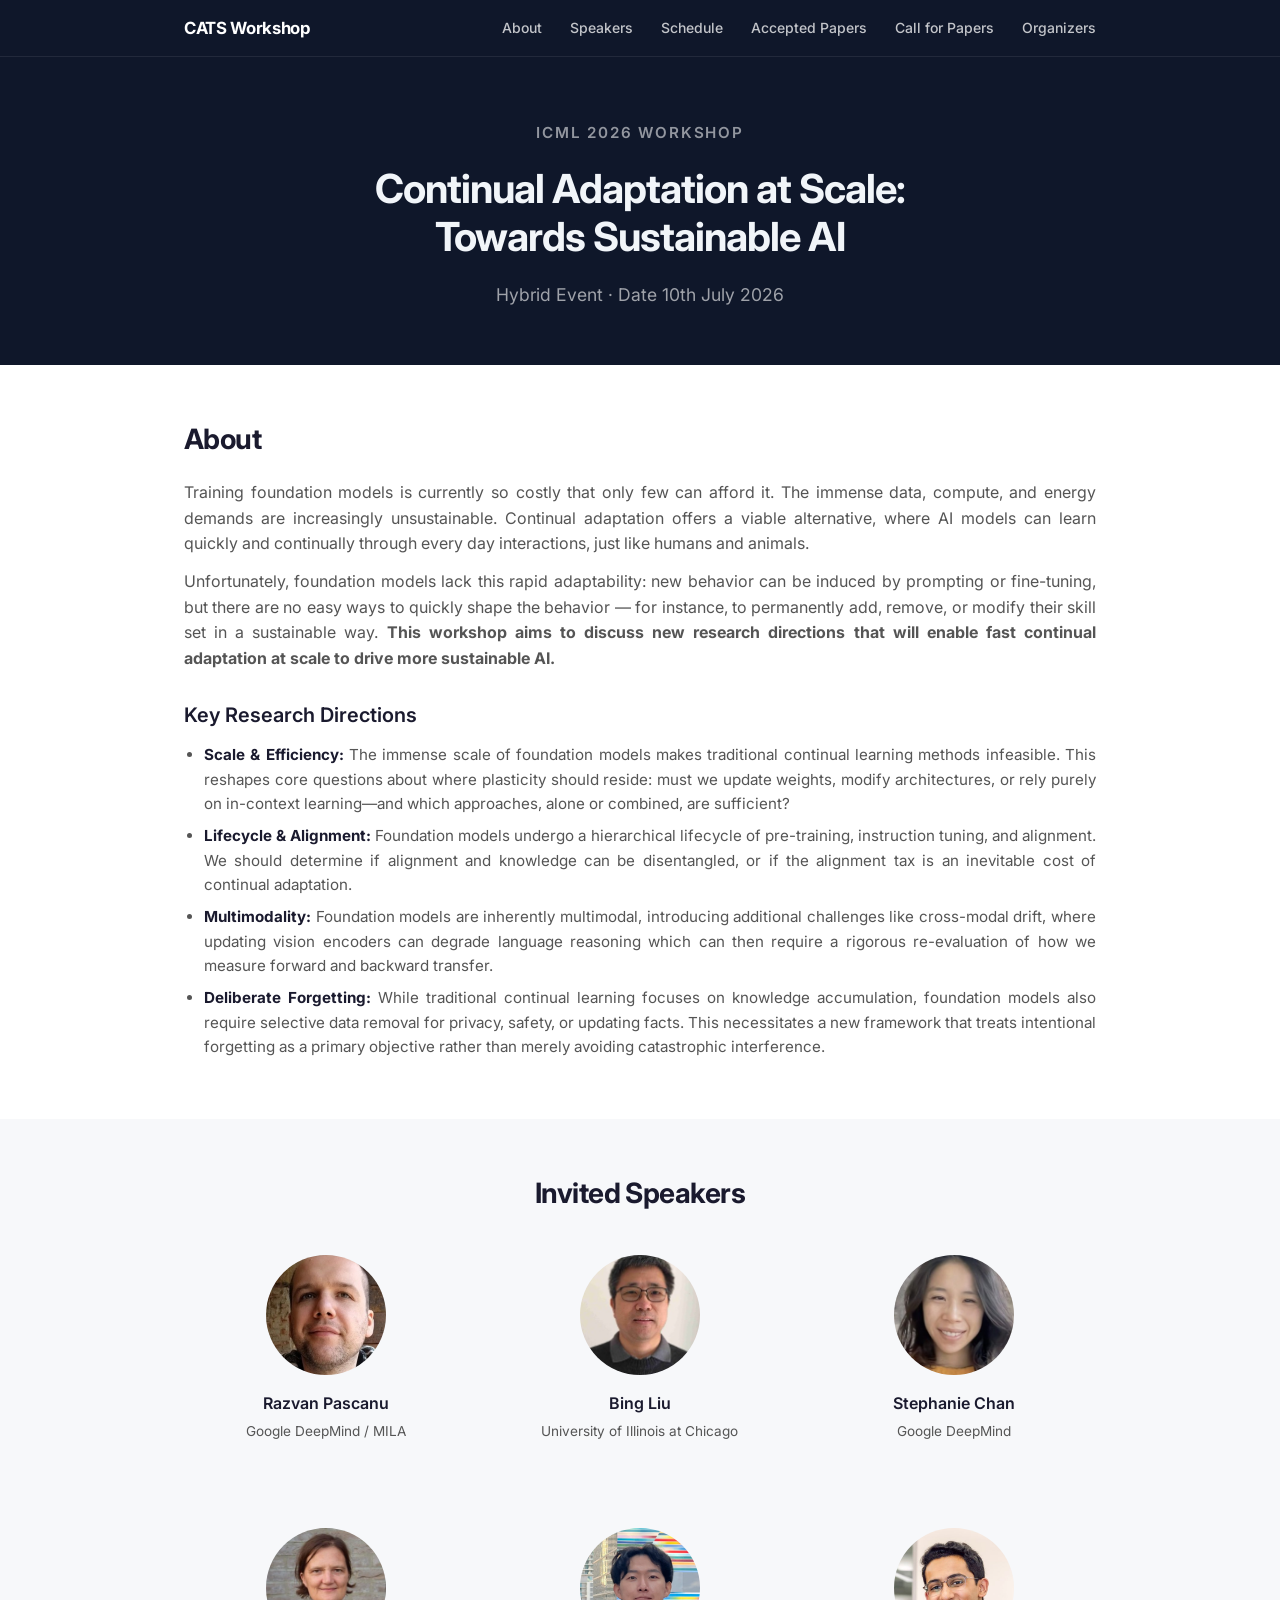
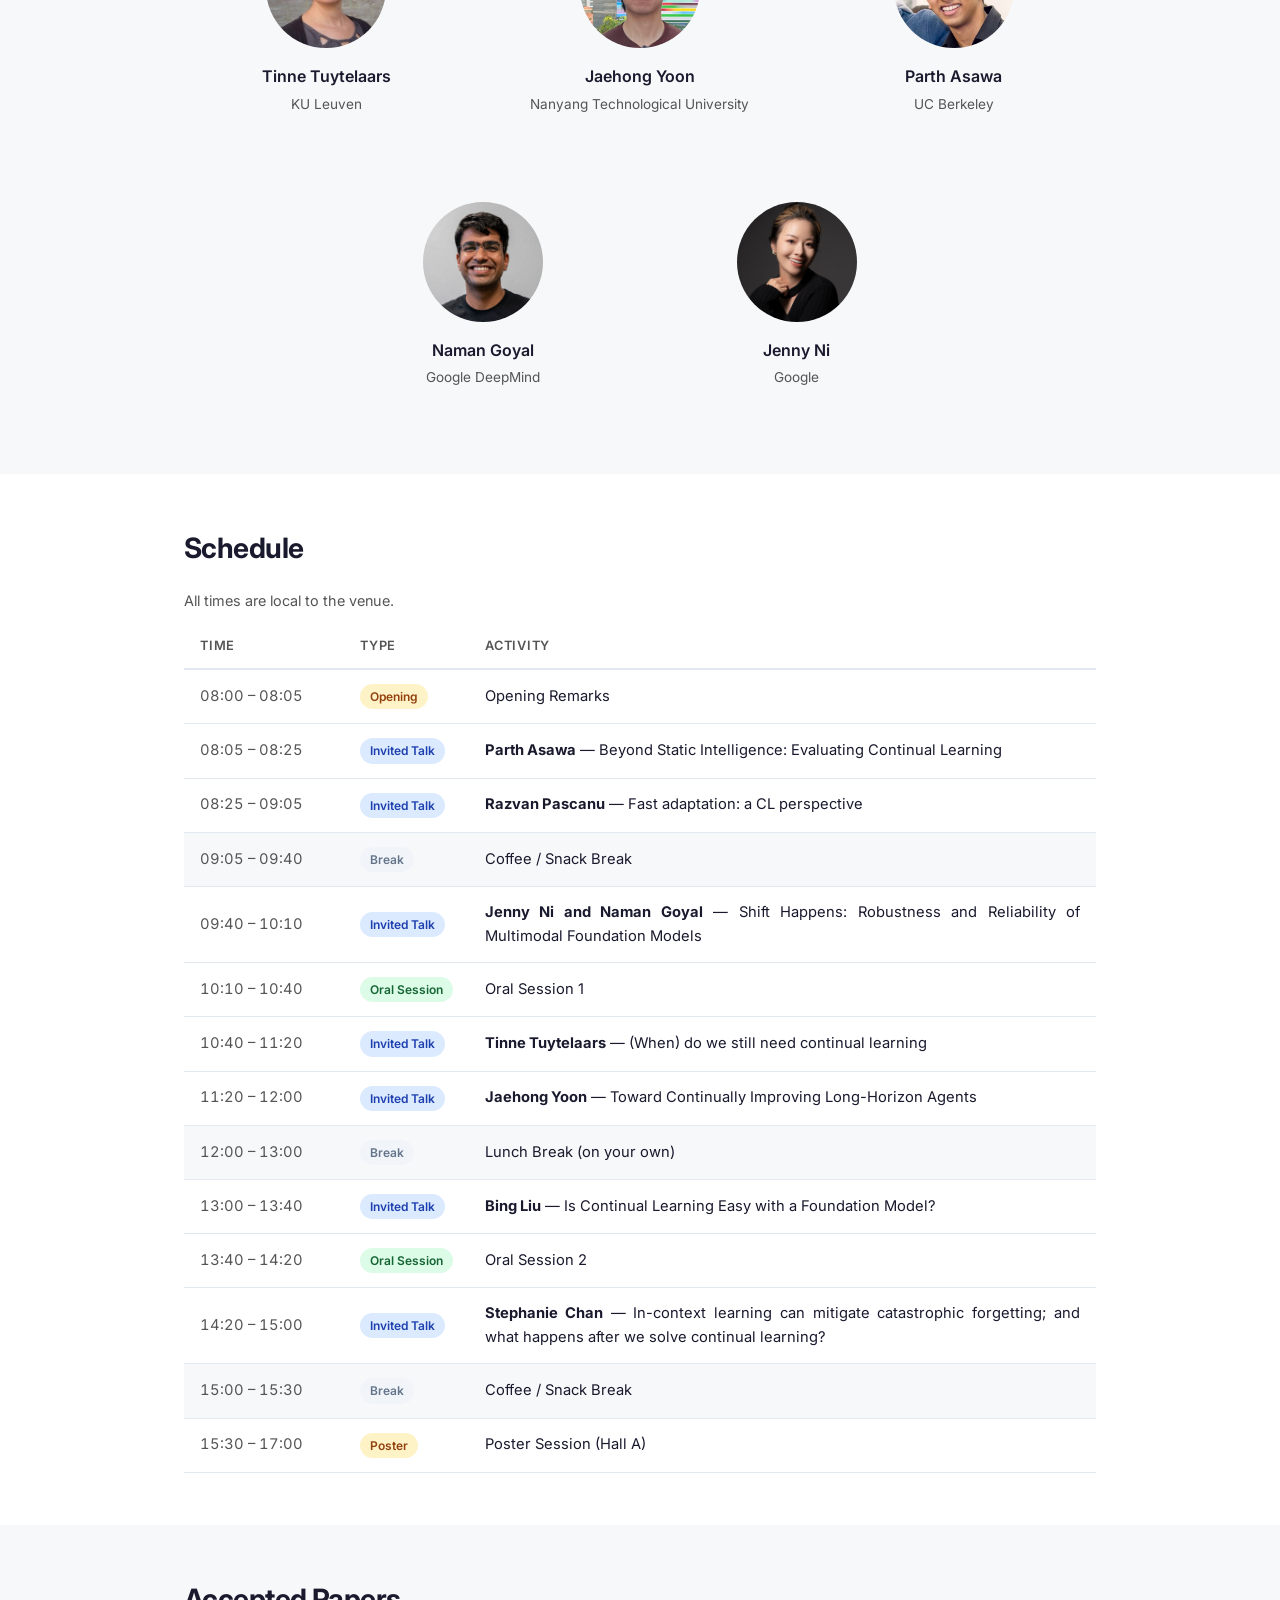
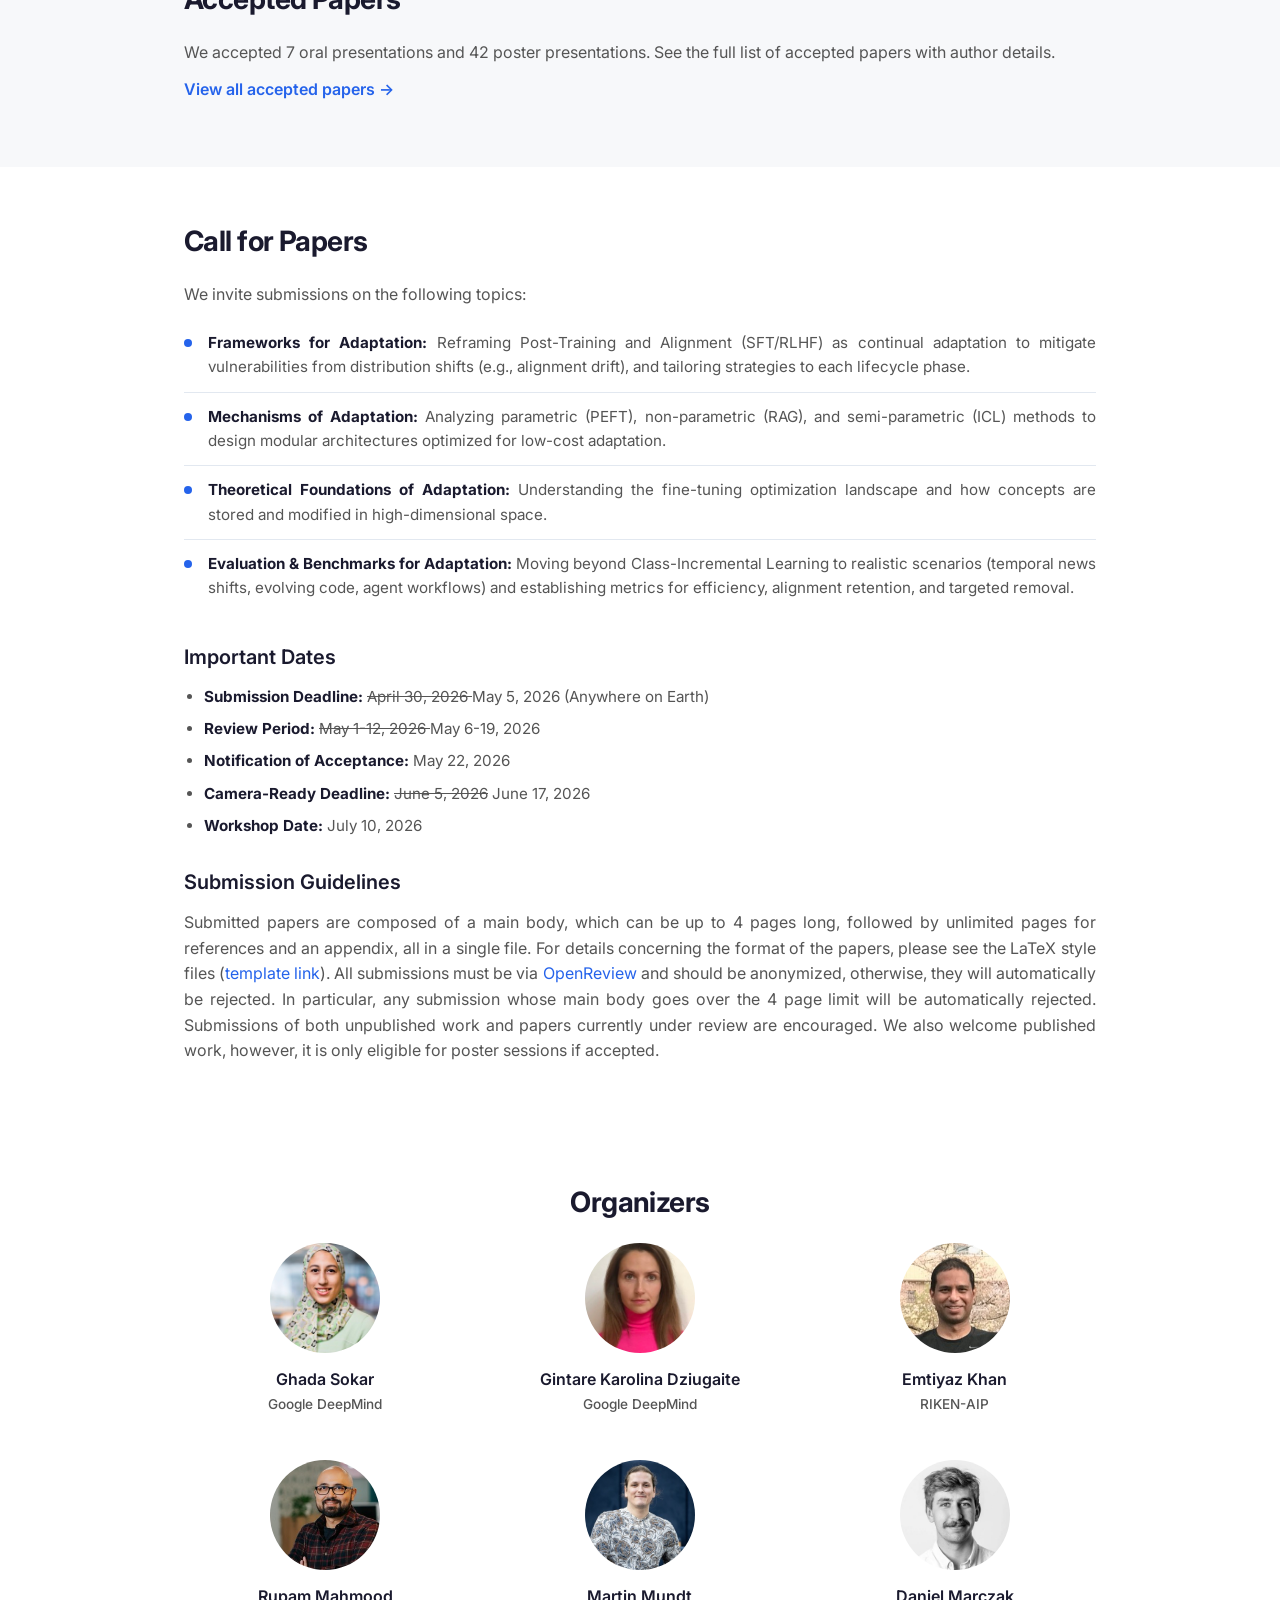
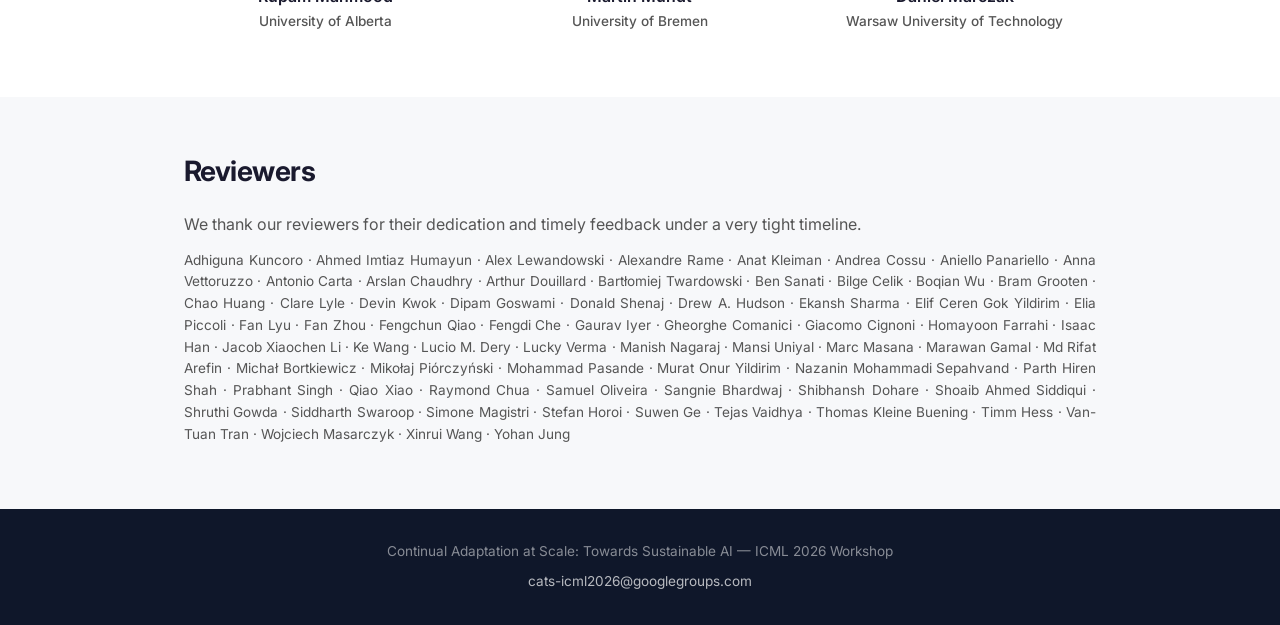
==== commit 9d78fe3c: "update Tinne's bio and talk info" ====
--- a/index.html
+++ b/index.html
@@ -102,7 +102,7 @@
                 <p class="speaker-affiliation">KU Leuven</p>
 
                 <div class="speaker-details">
-                    <p class="speaker-bio">TBA</p>
+                    <p class="speaker-bio">Tinne Tuytelaars is a full professor at KU Leuven and a leading researcher in computer vision and artificial intelligence. Her research focuses on image and video understanding, multimodal AI, and continual learning. She is passionate about building AI systems that can learn continuously and adapt to new situations, as well as moving towards genuine image and video understanding. Alongside her research, she enjoys sharing her knowledge and plays an active international leadership role in the AI community through major computer vision conferences and organizations. She received two ERC grants, the Koenderink test of time award, and various other prizes.</p>
                 </div>
             </div>
             <div class="speaker-card" onclick="toggleSpeakerDetails(this)">
@@ -228,7 +228,8 @@
                         <td>10:40 &ndash; 11:20</td>
                         <td><span class="badge badge-invited">Invited Talk</span></td>
                         <td>
-                            <strong>Tinne Tuytelaars</strong> &mdash; TBA
+                            <strong>Tinne Tuytelaars</strong> &mdash; (When) do we still need continual learning
+                            <div class="schedule-abstract">Continual learning research has traditionally been evaluated on simplified datasets and highly controlled benchmarks, raising questions about its relevance in an era where powerful foundation models exhibit impressive zero-shot capabilities. In this talk, I argue for a shift toward more realistic and impactful scenarios, such as personalization, video understanding, and robotics, where the ability to learn continuously from new experiences is essential. These settings highlight the unique strengths of continual learning and demonstrate its potential to complement, rather than compete with, foundation models.</div>
                         </td>
                     </tr>
                     <tr class="schedule-talk" onclick="toggleAbstract(this)">
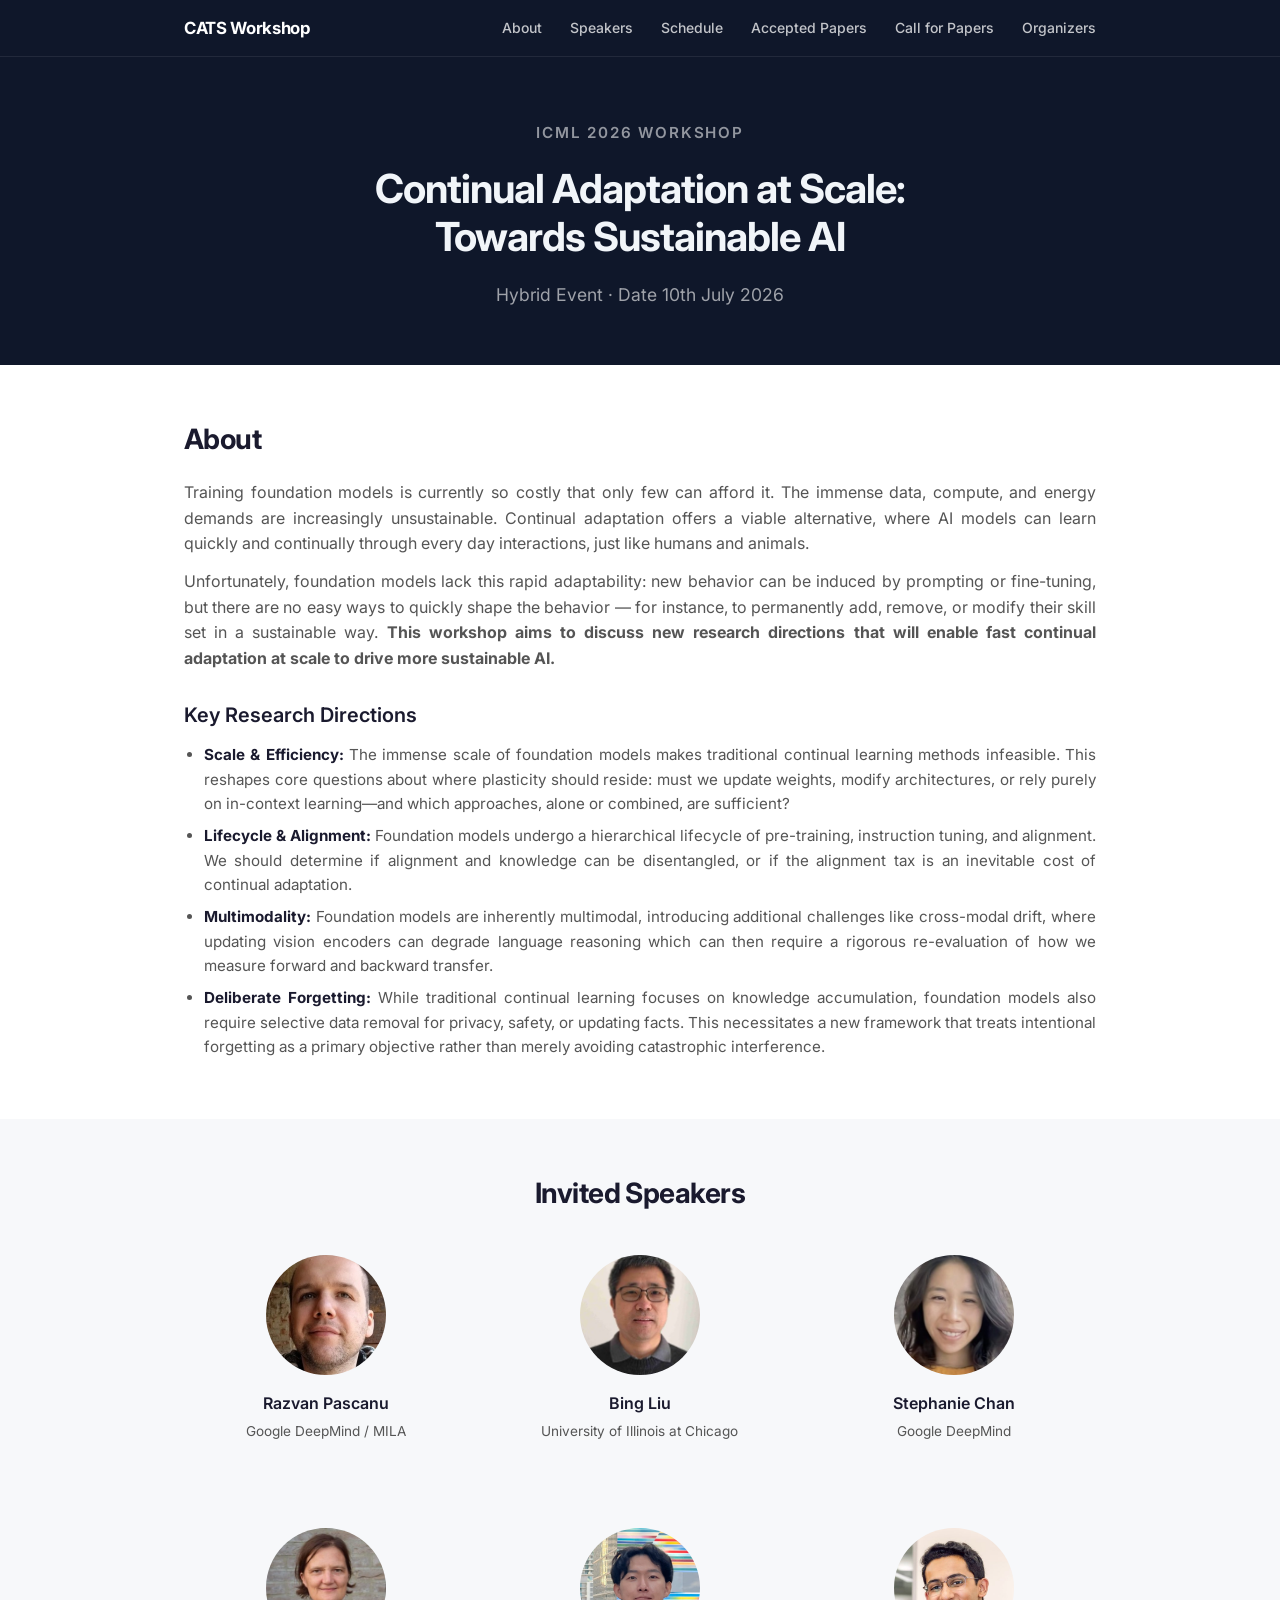
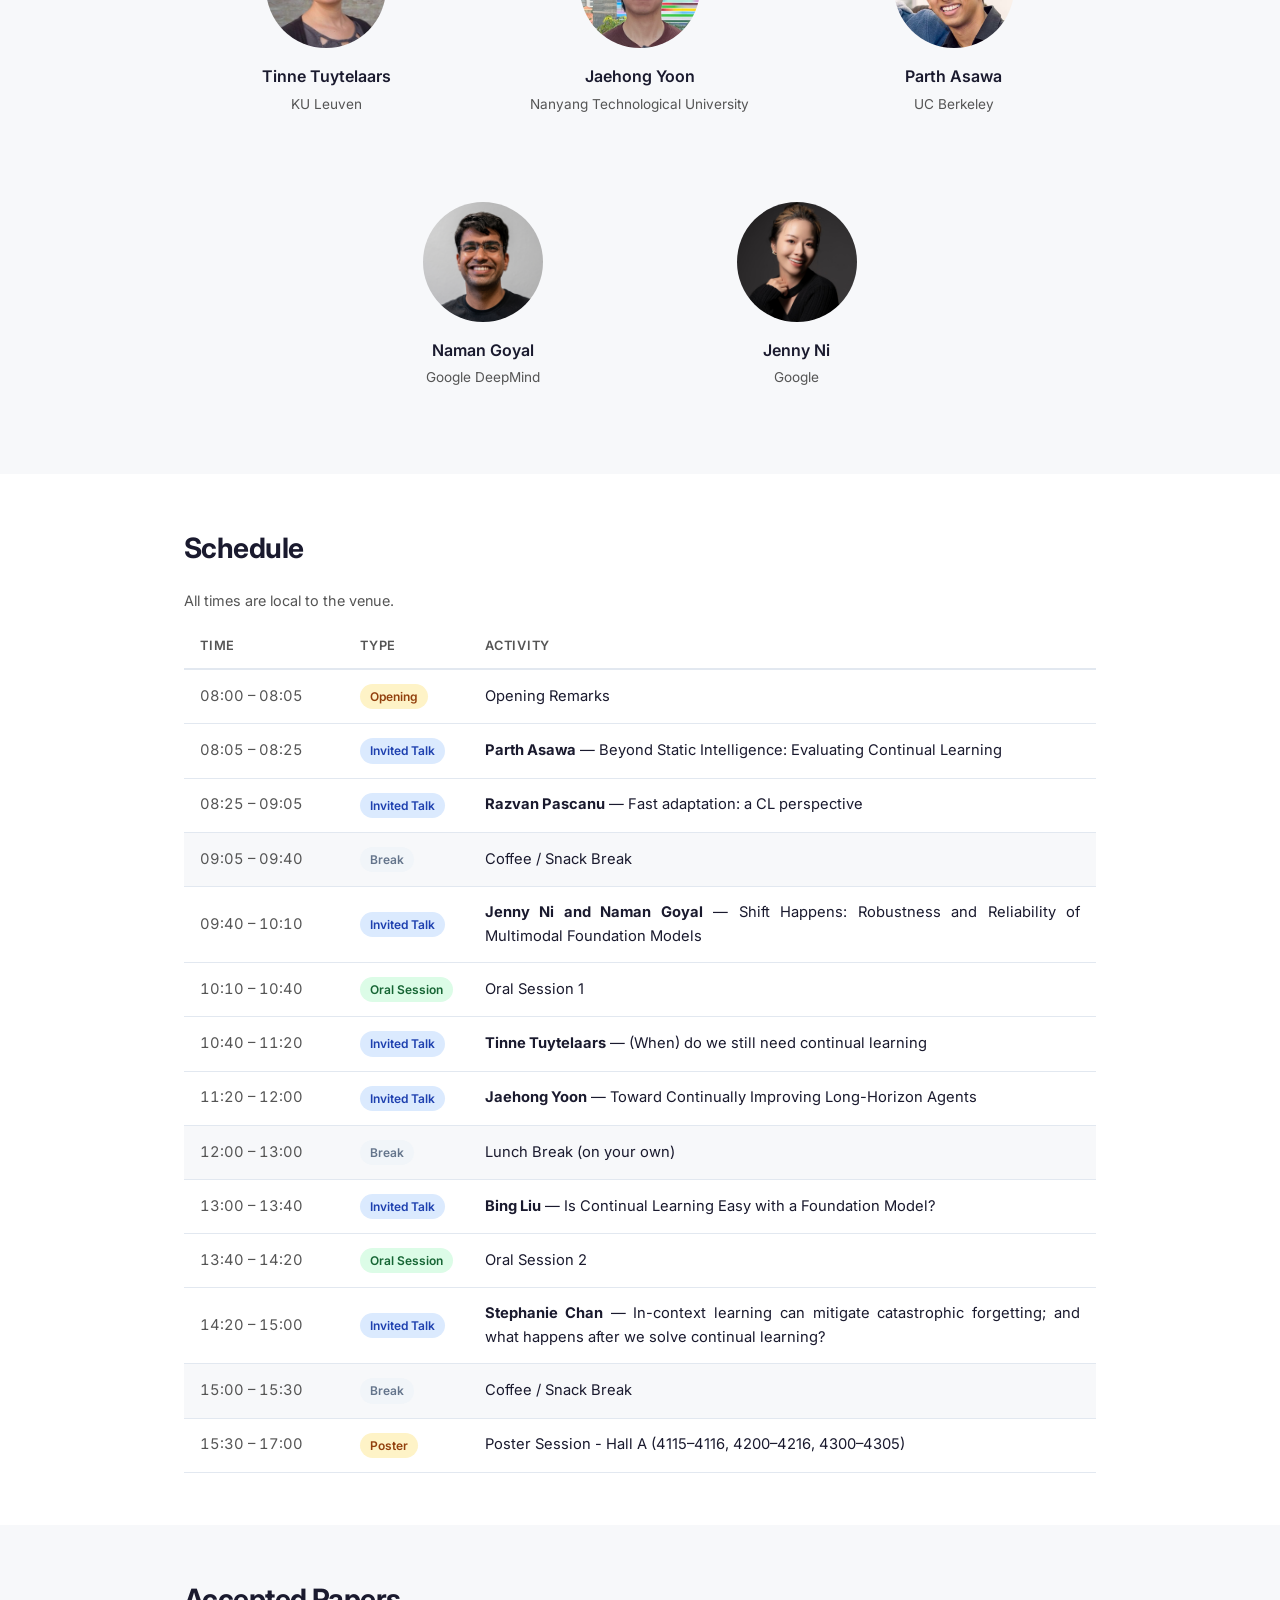
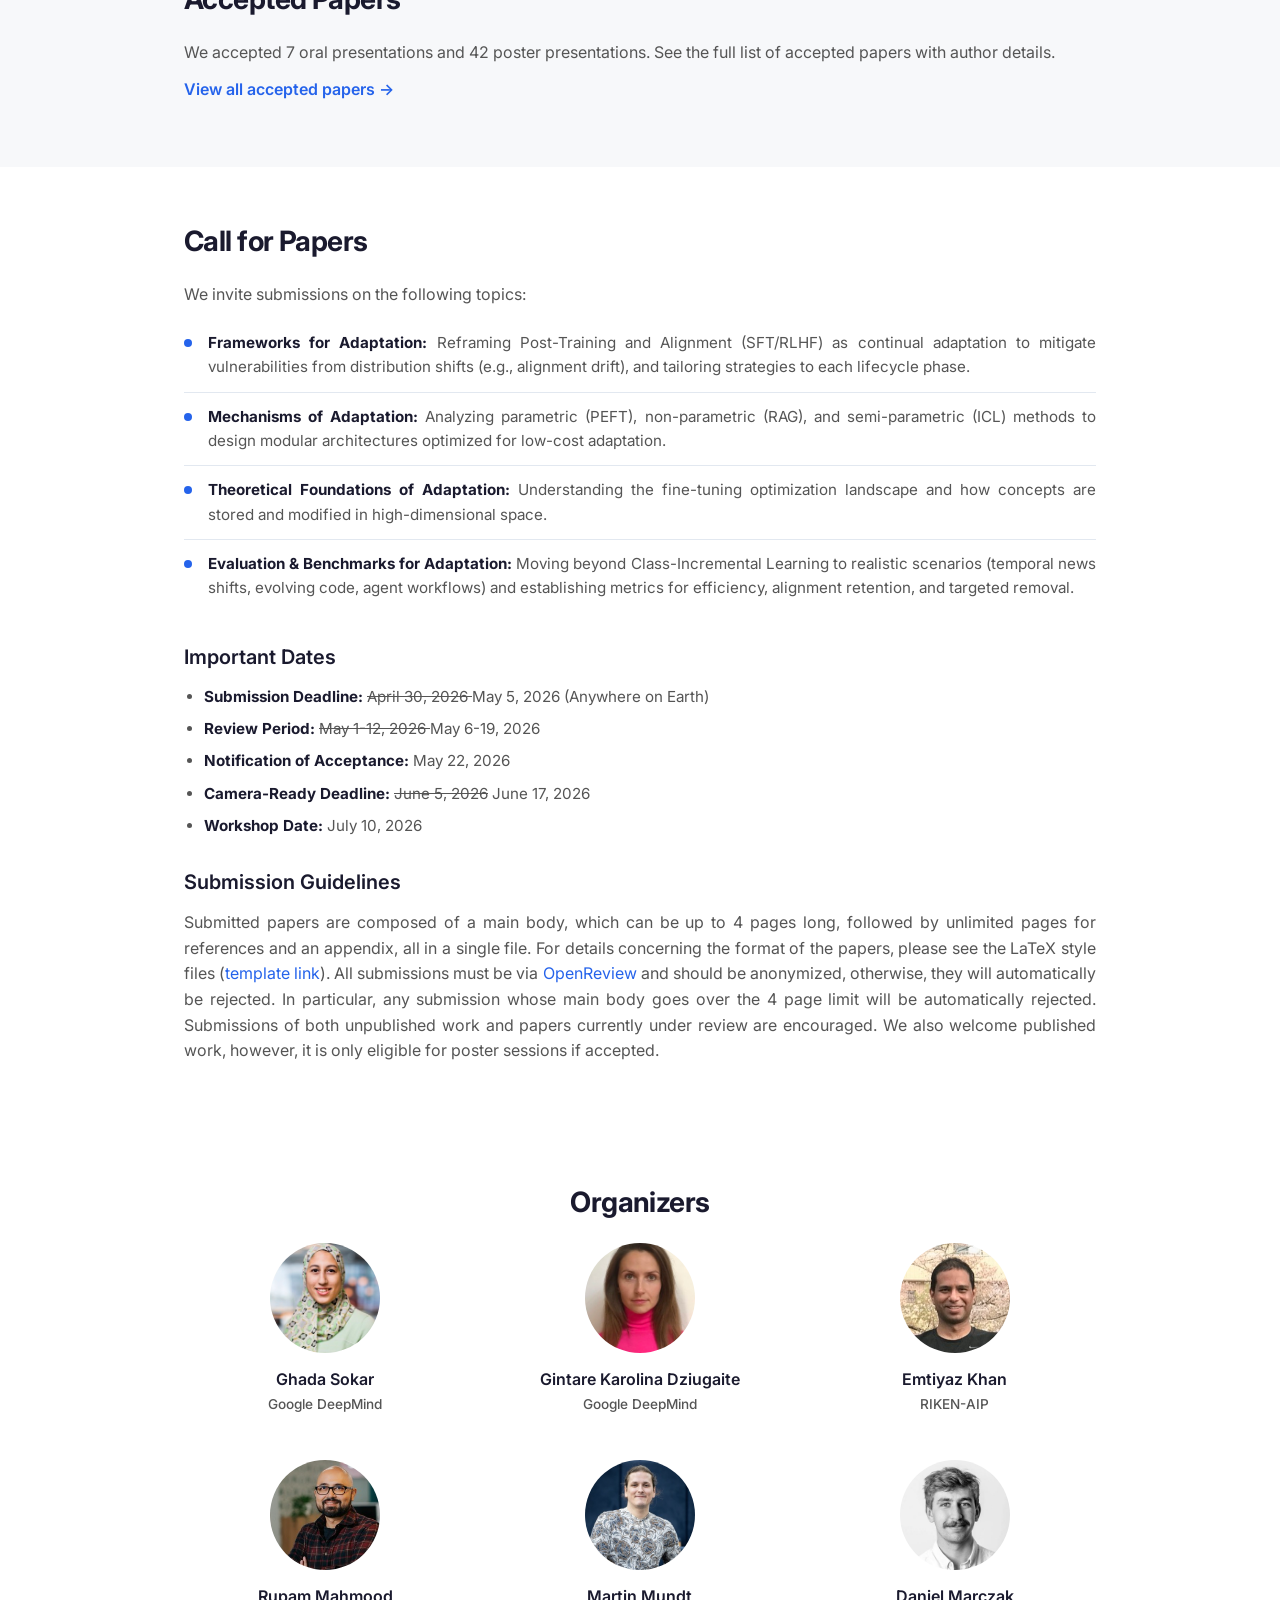
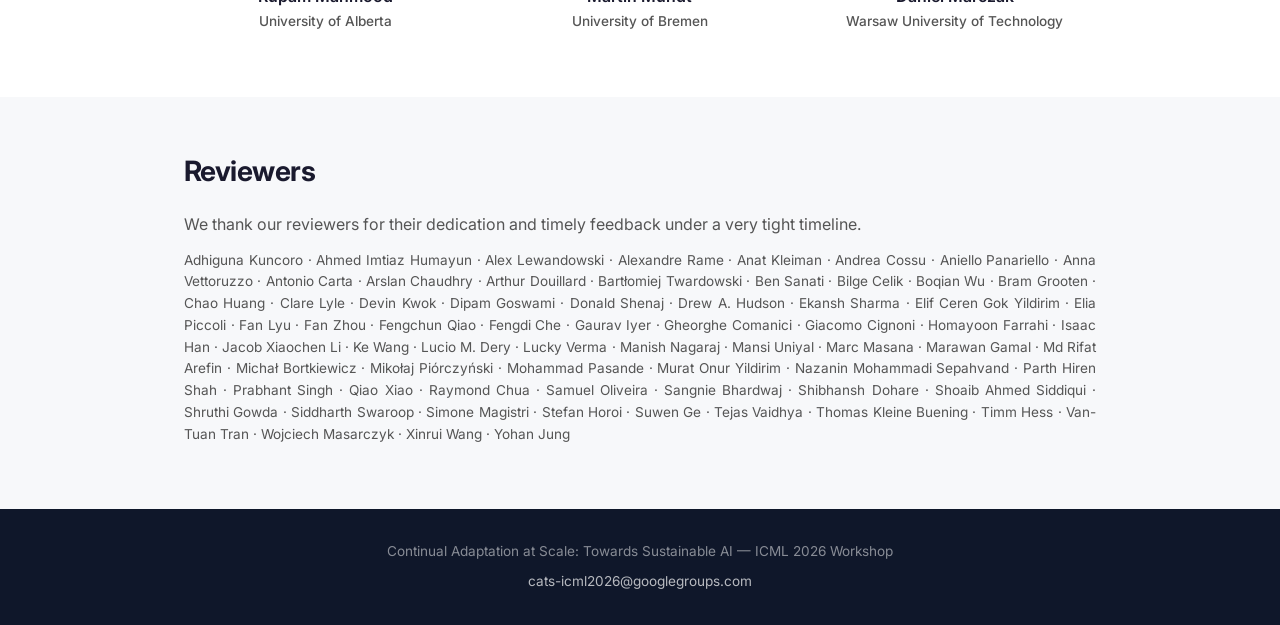
==== commit 90fc2c99: "update poster boards" ====
--- a/index.html
+++ b/index.html
@@ -307,7 +307,7 @@
                         <td>15:30 &ndash; 17:00</td>
                         <td><span class="badge badge-misc">Poster</span></td>
                         <td>
-                            Poster Session (Hall A)
+                            Poster Session - Hall A (4115–4116, 4200–4216, 4300–4305)
                             <div class="schedule-abstract">
                                 <div class="oral-paper">
                                     <div><strong>Listen, Look, and Learn: Learning Without Forgetting through SAM-Audio</strong><br><span class="oral-authors">AVI GUPTA &middot; Nilotpal Sinha &middot; Vishnu Raj &middot; Sambuddha Saha &middot; Pratik Joshi &middot; Koteswar Rao Jerripothula &middot; Tammam Tillo</span></div>
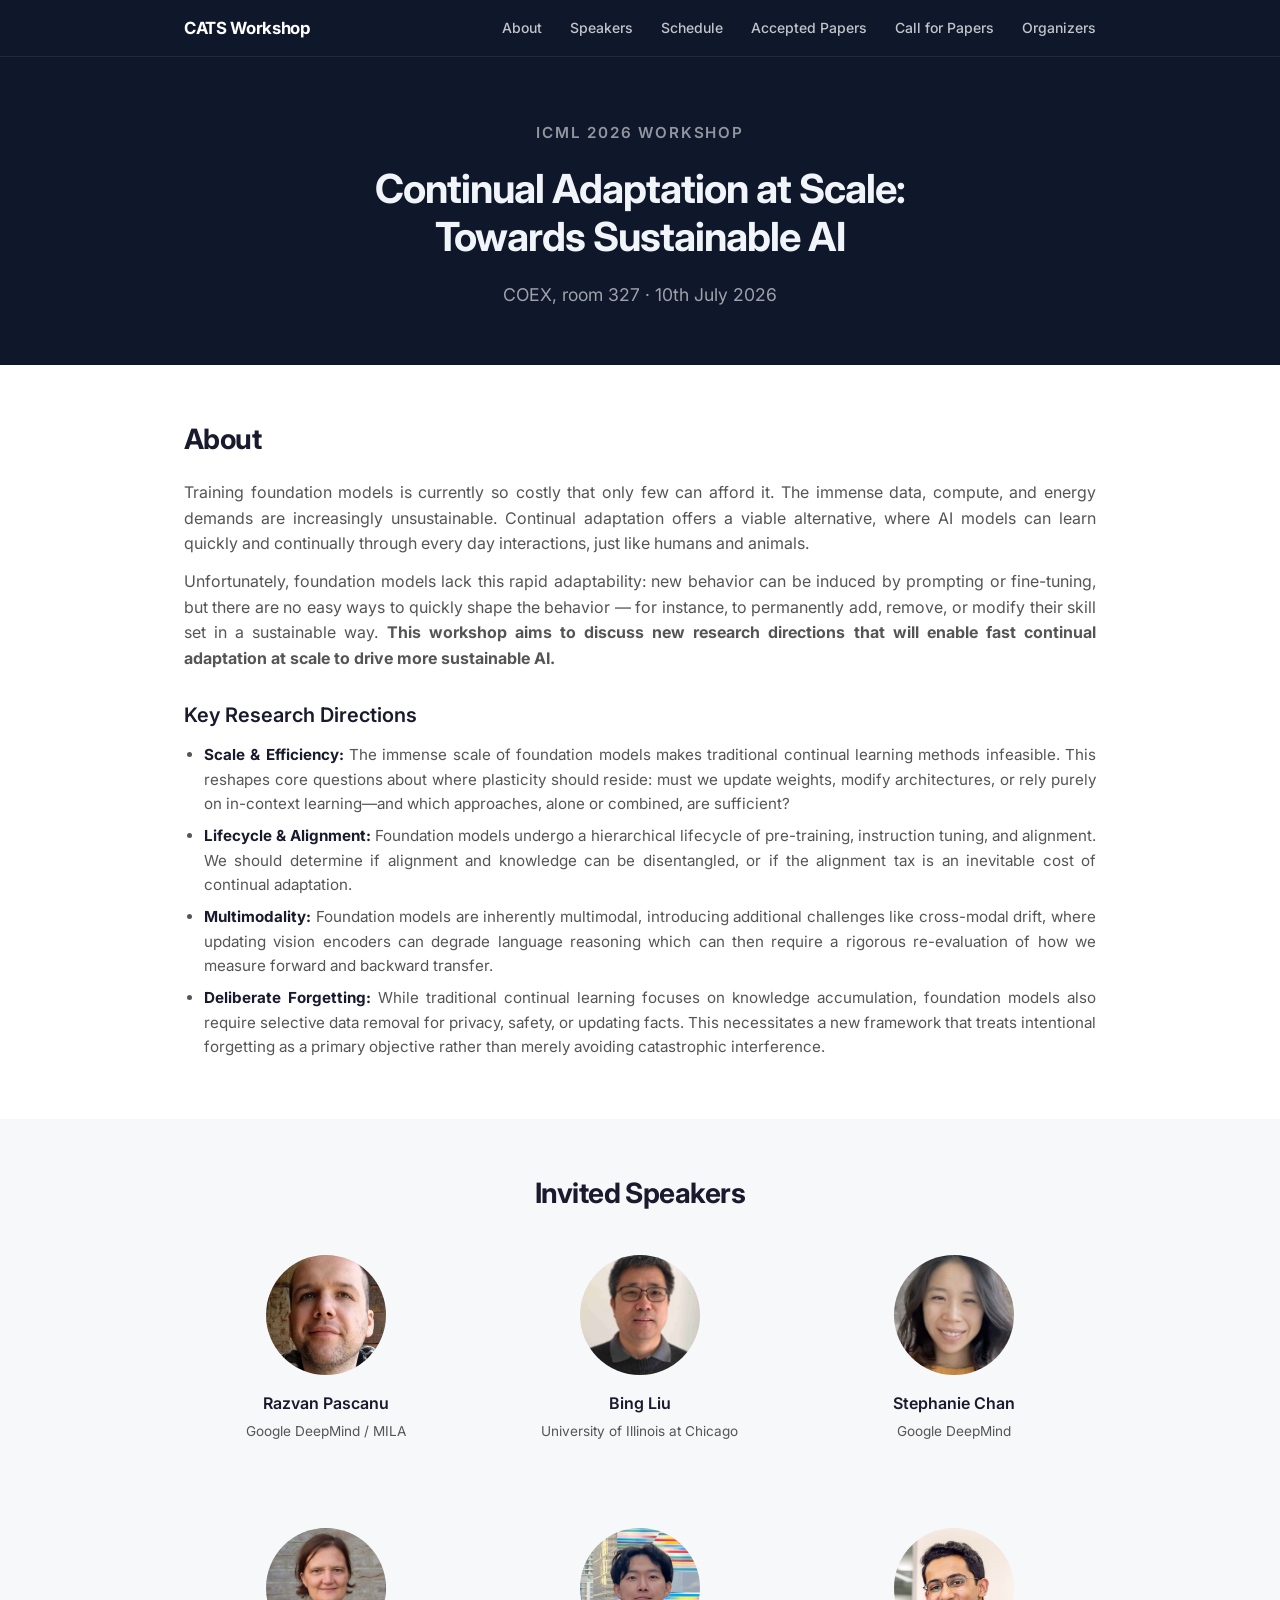
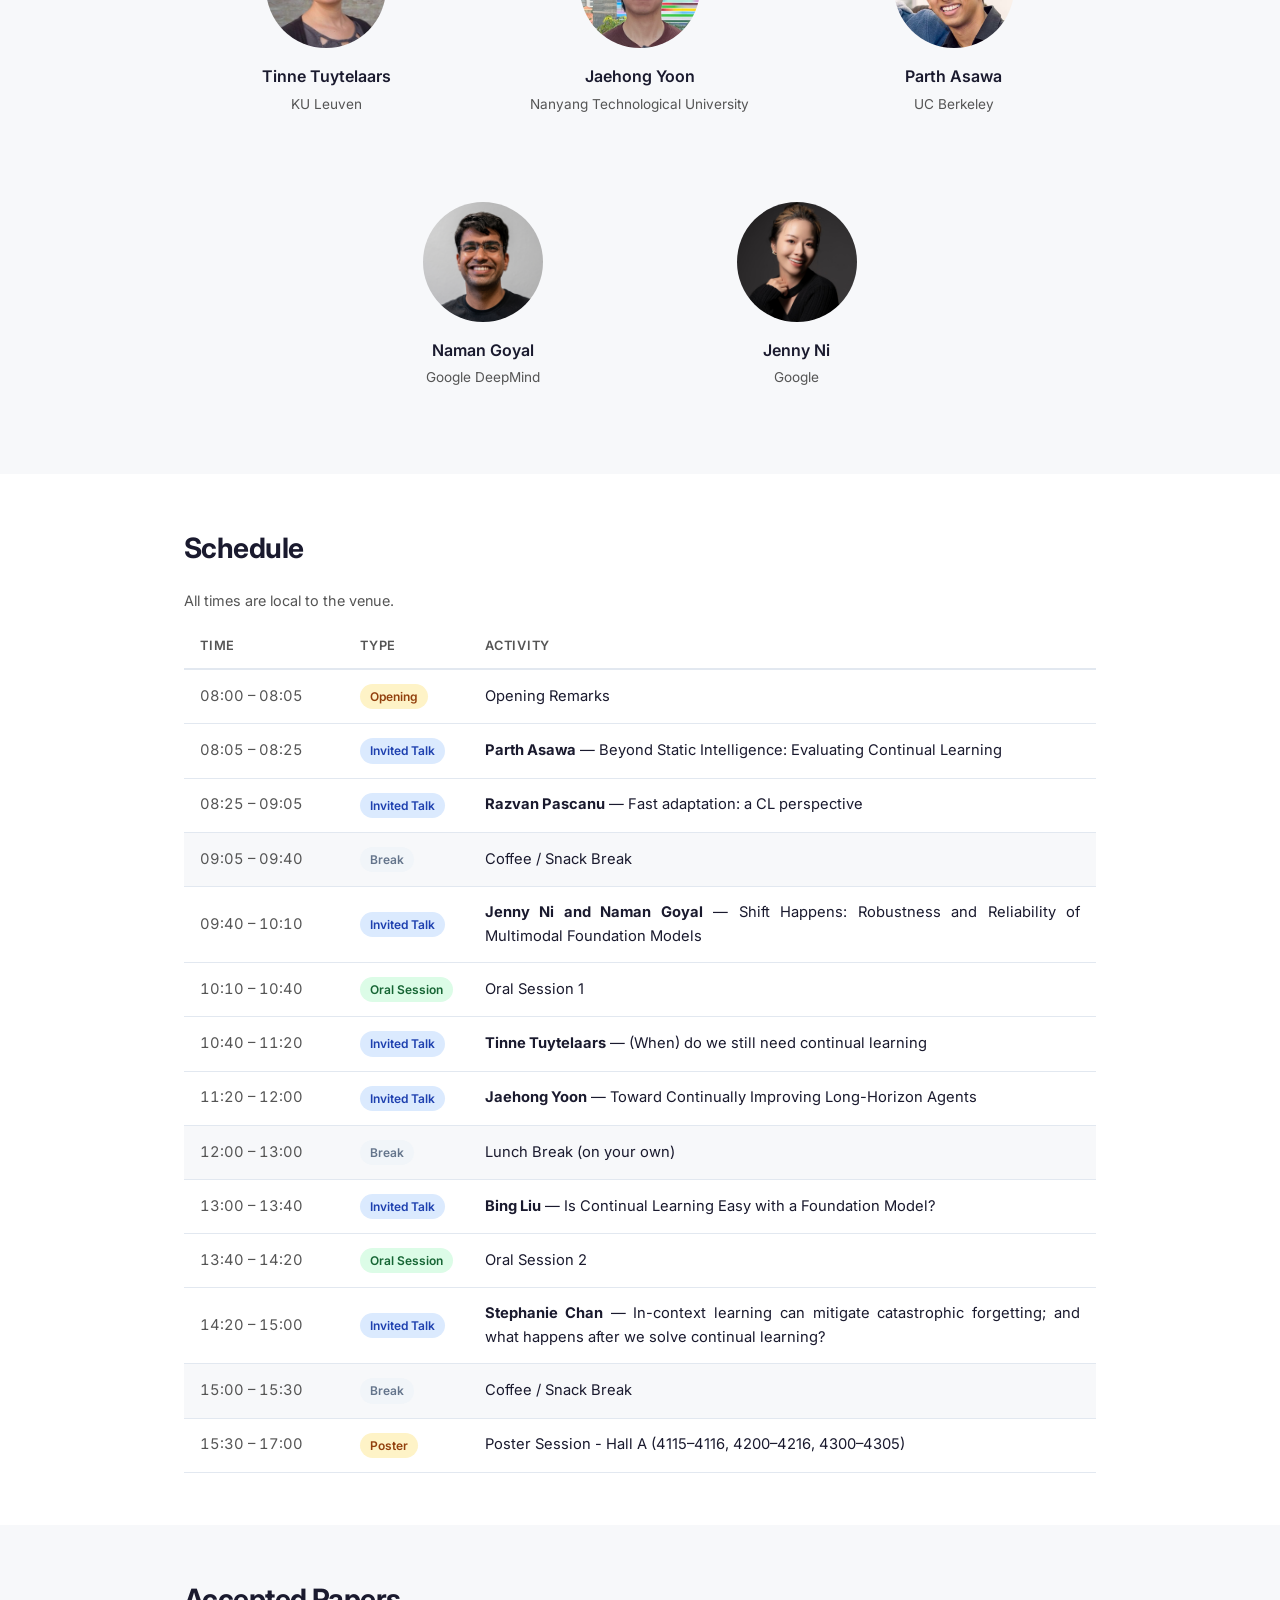
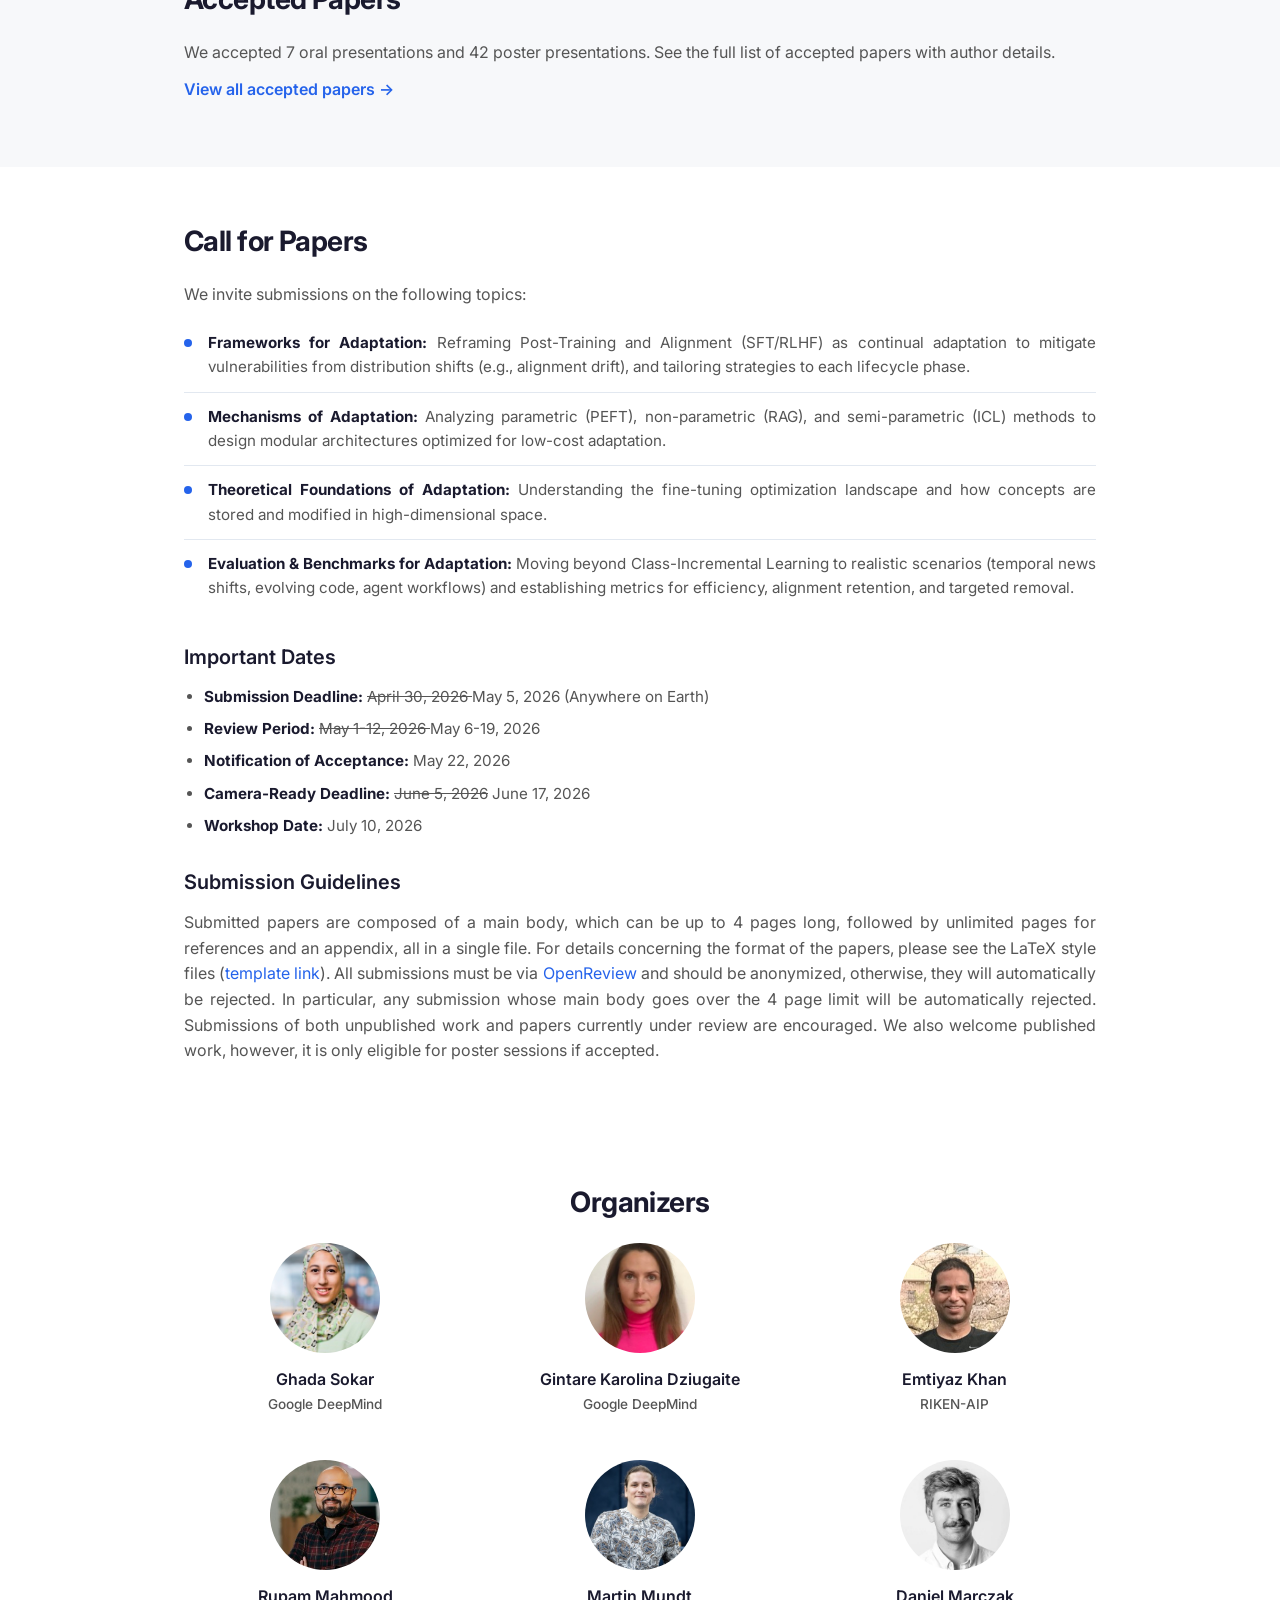
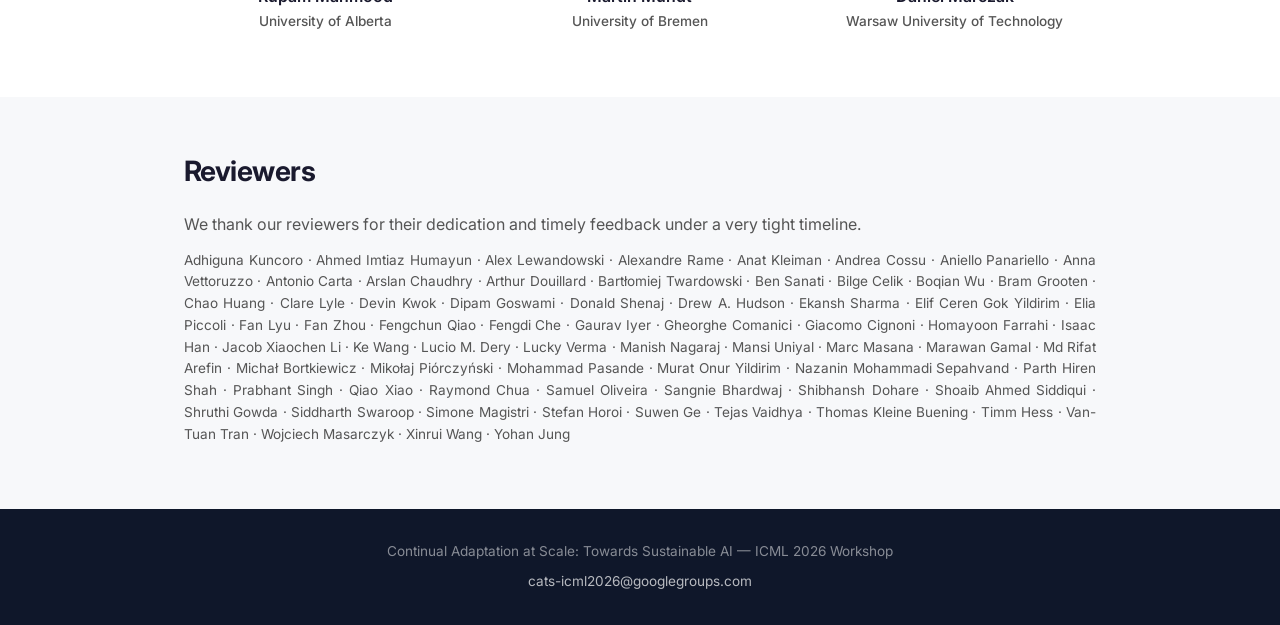
==== commit 999eb382: "update room" ====
--- a/index.html
+++ b/index.html
@@ -32,7 +32,7 @@
     <div class="container">
         <p class="hero-venue">ICML 2026 Workshop</p>
         <h1>Continual Adaptation at Scale:<br>Towards Sustainable AI</h1>
-        <p class="hero-details">Hybrid Event &middot; Date 10th July 2026 </p>
+        <p class="hero-details">COEX, room 327 &middot; 10th July 2026 </p>
     </div>
 </header>
 
